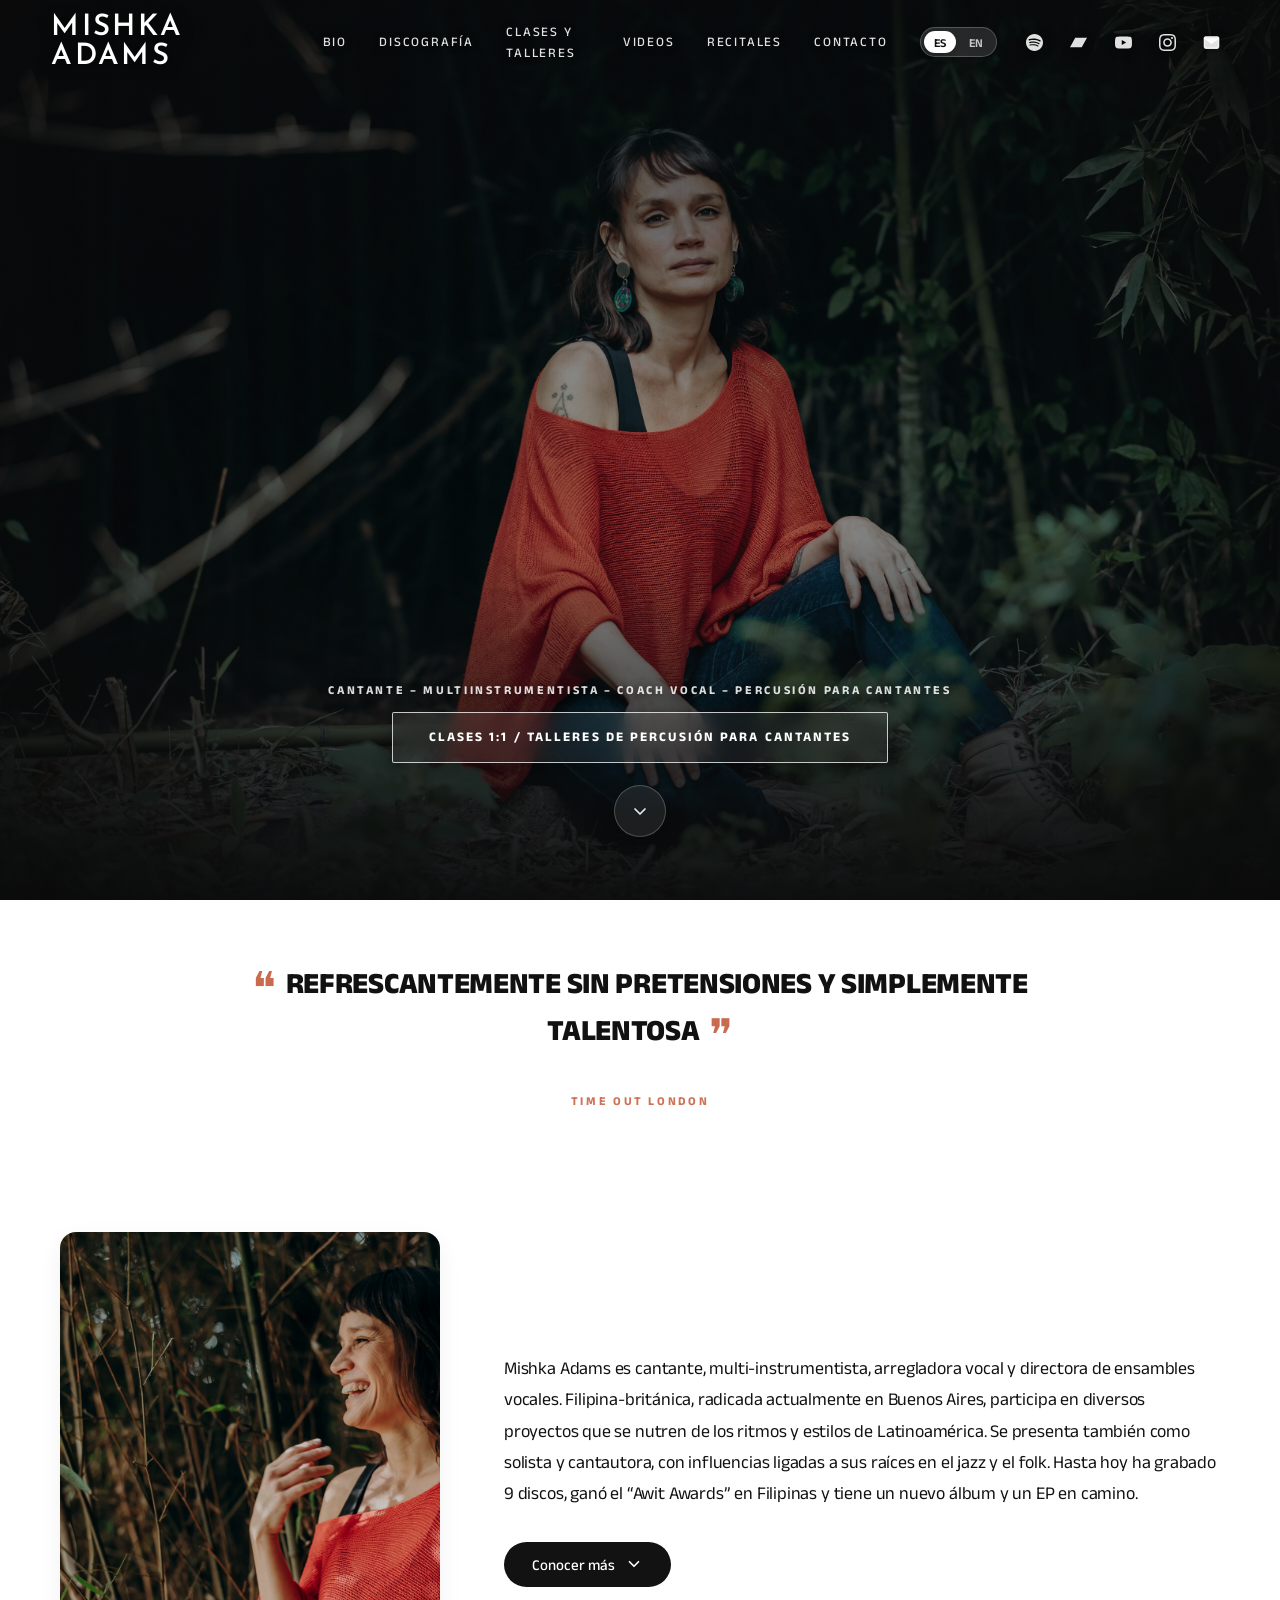
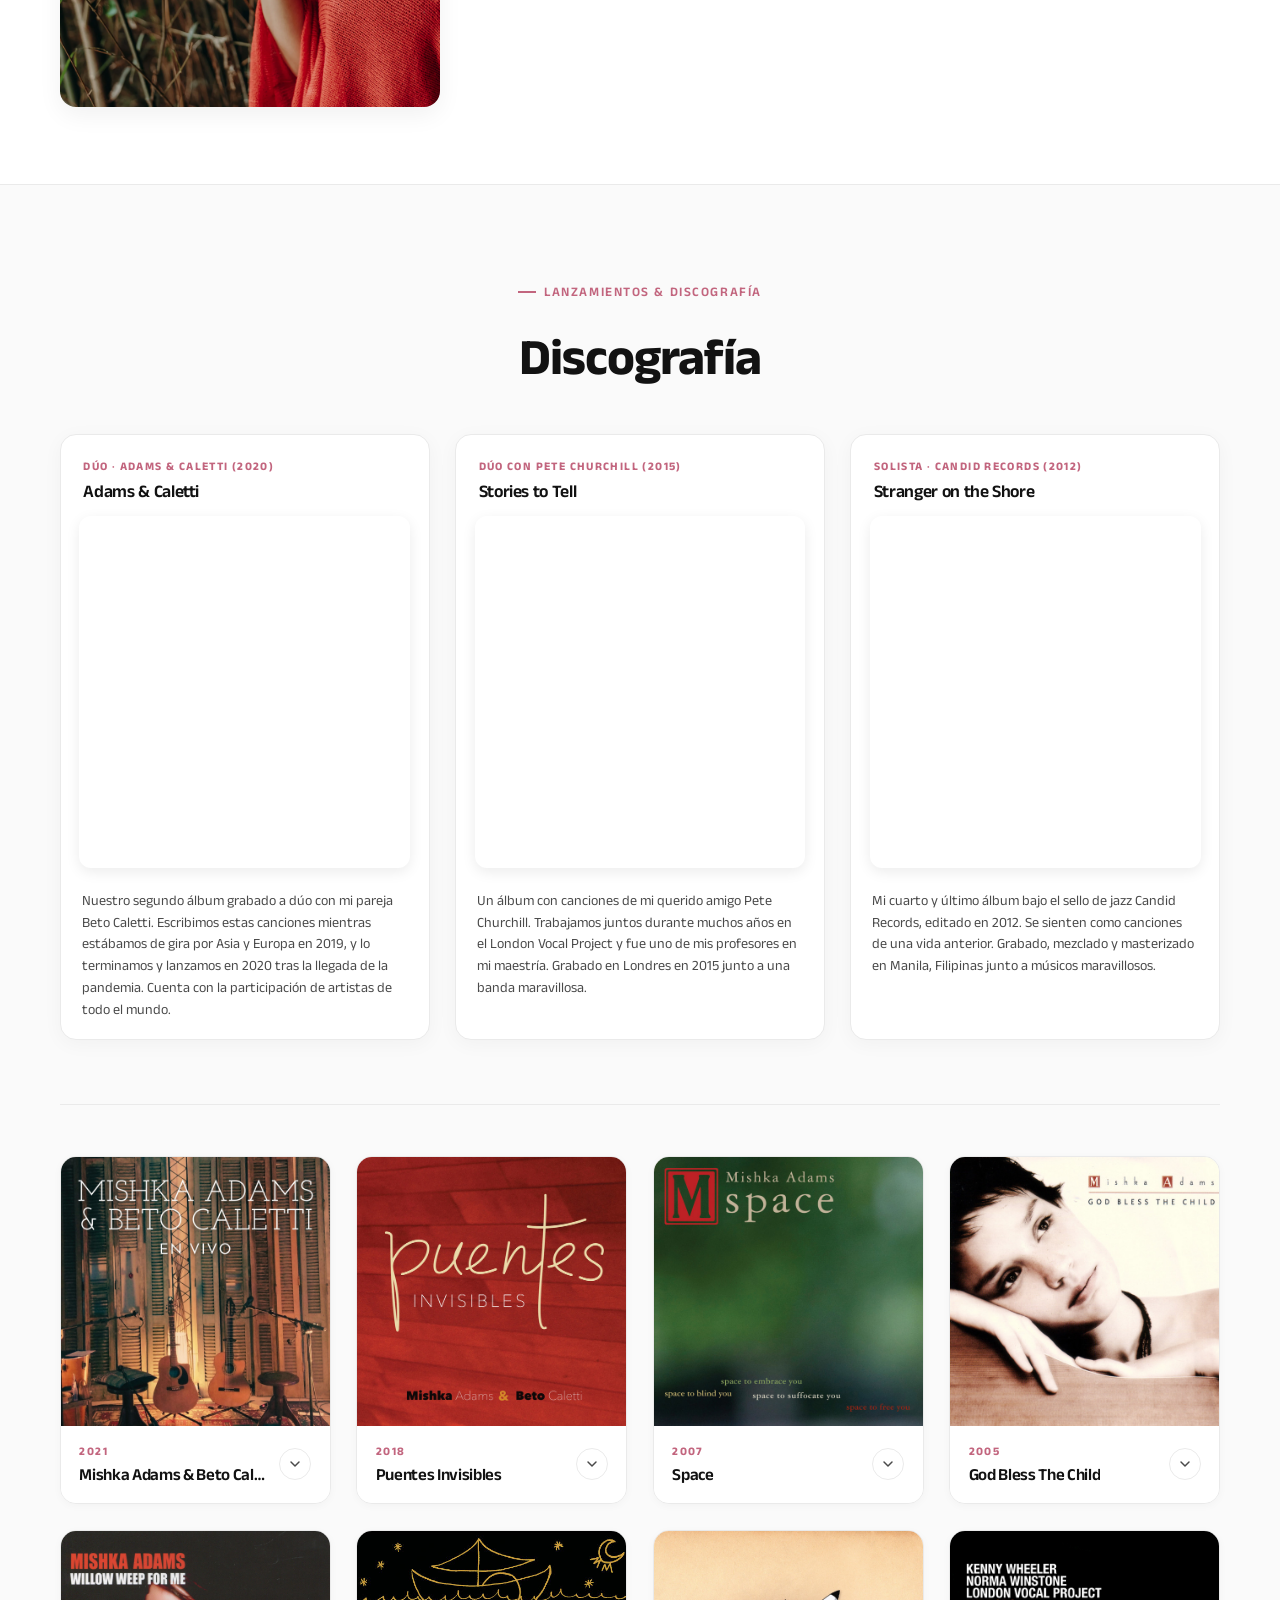
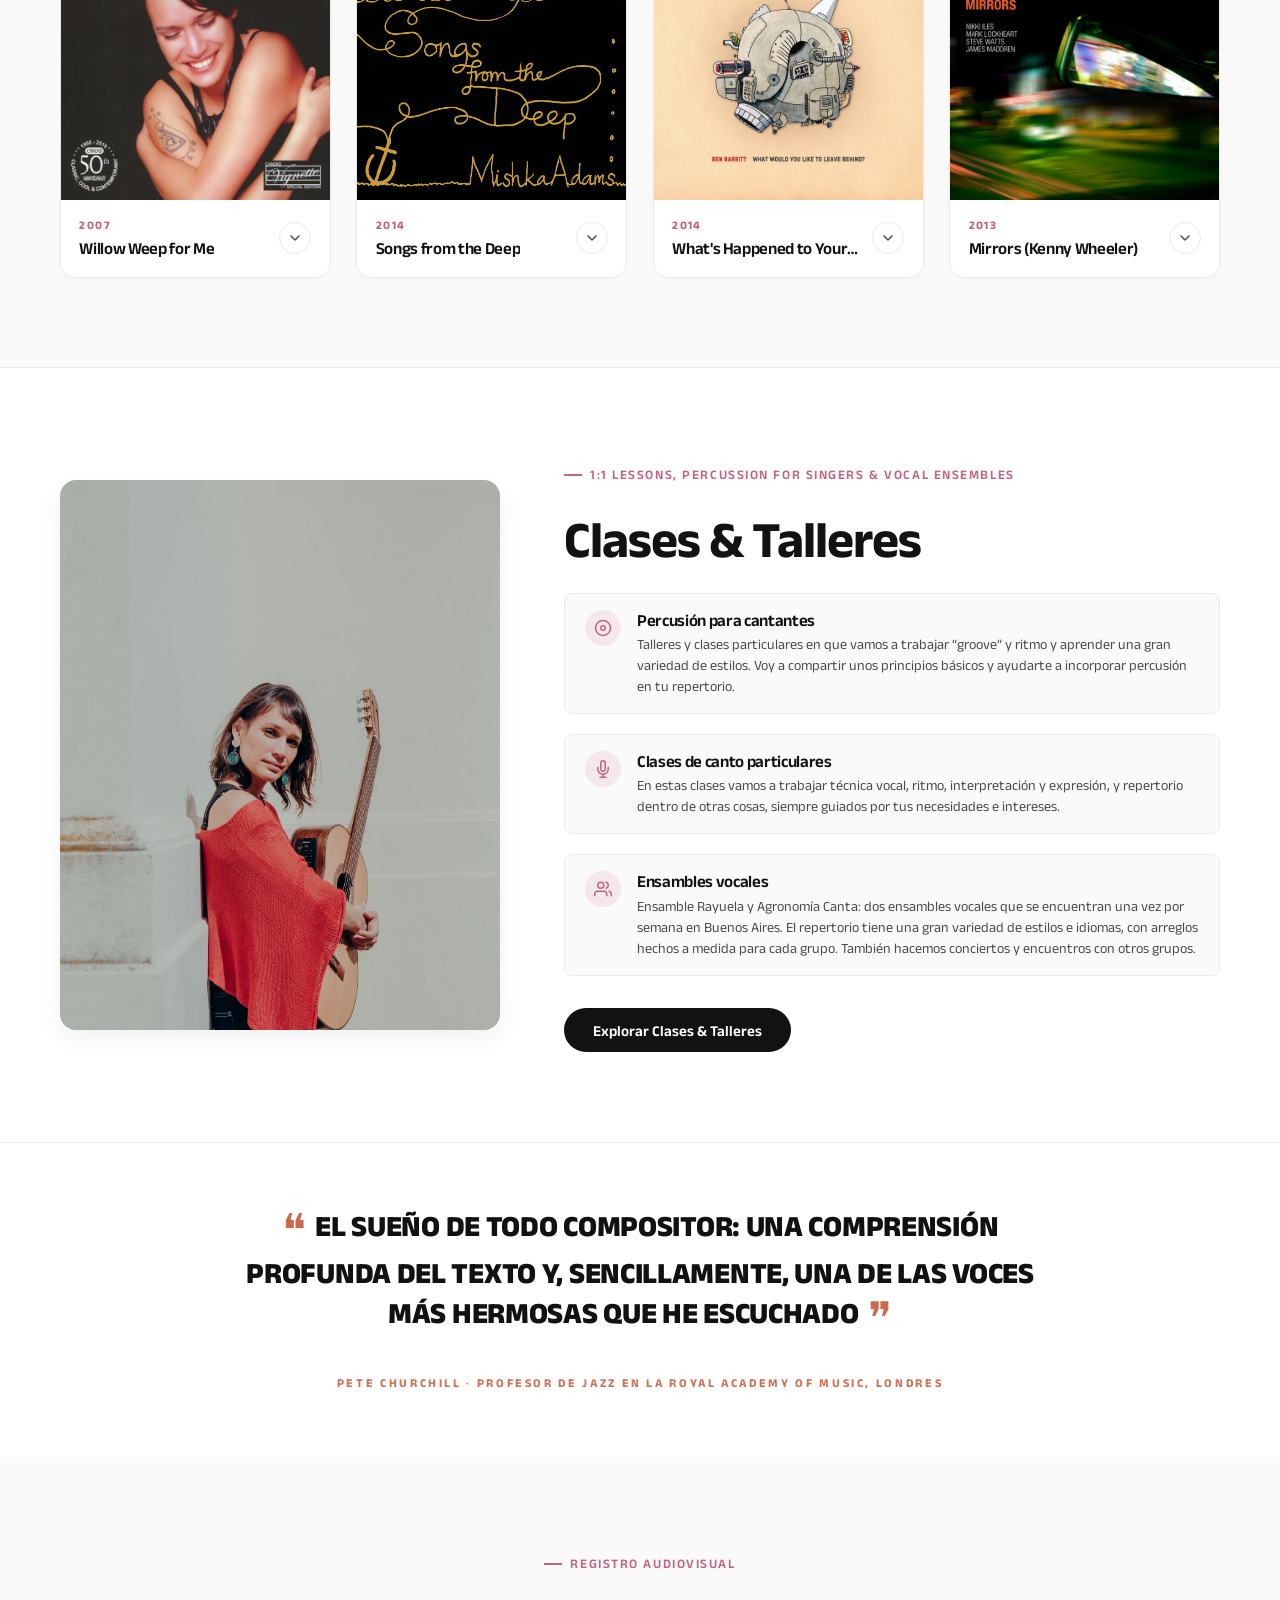
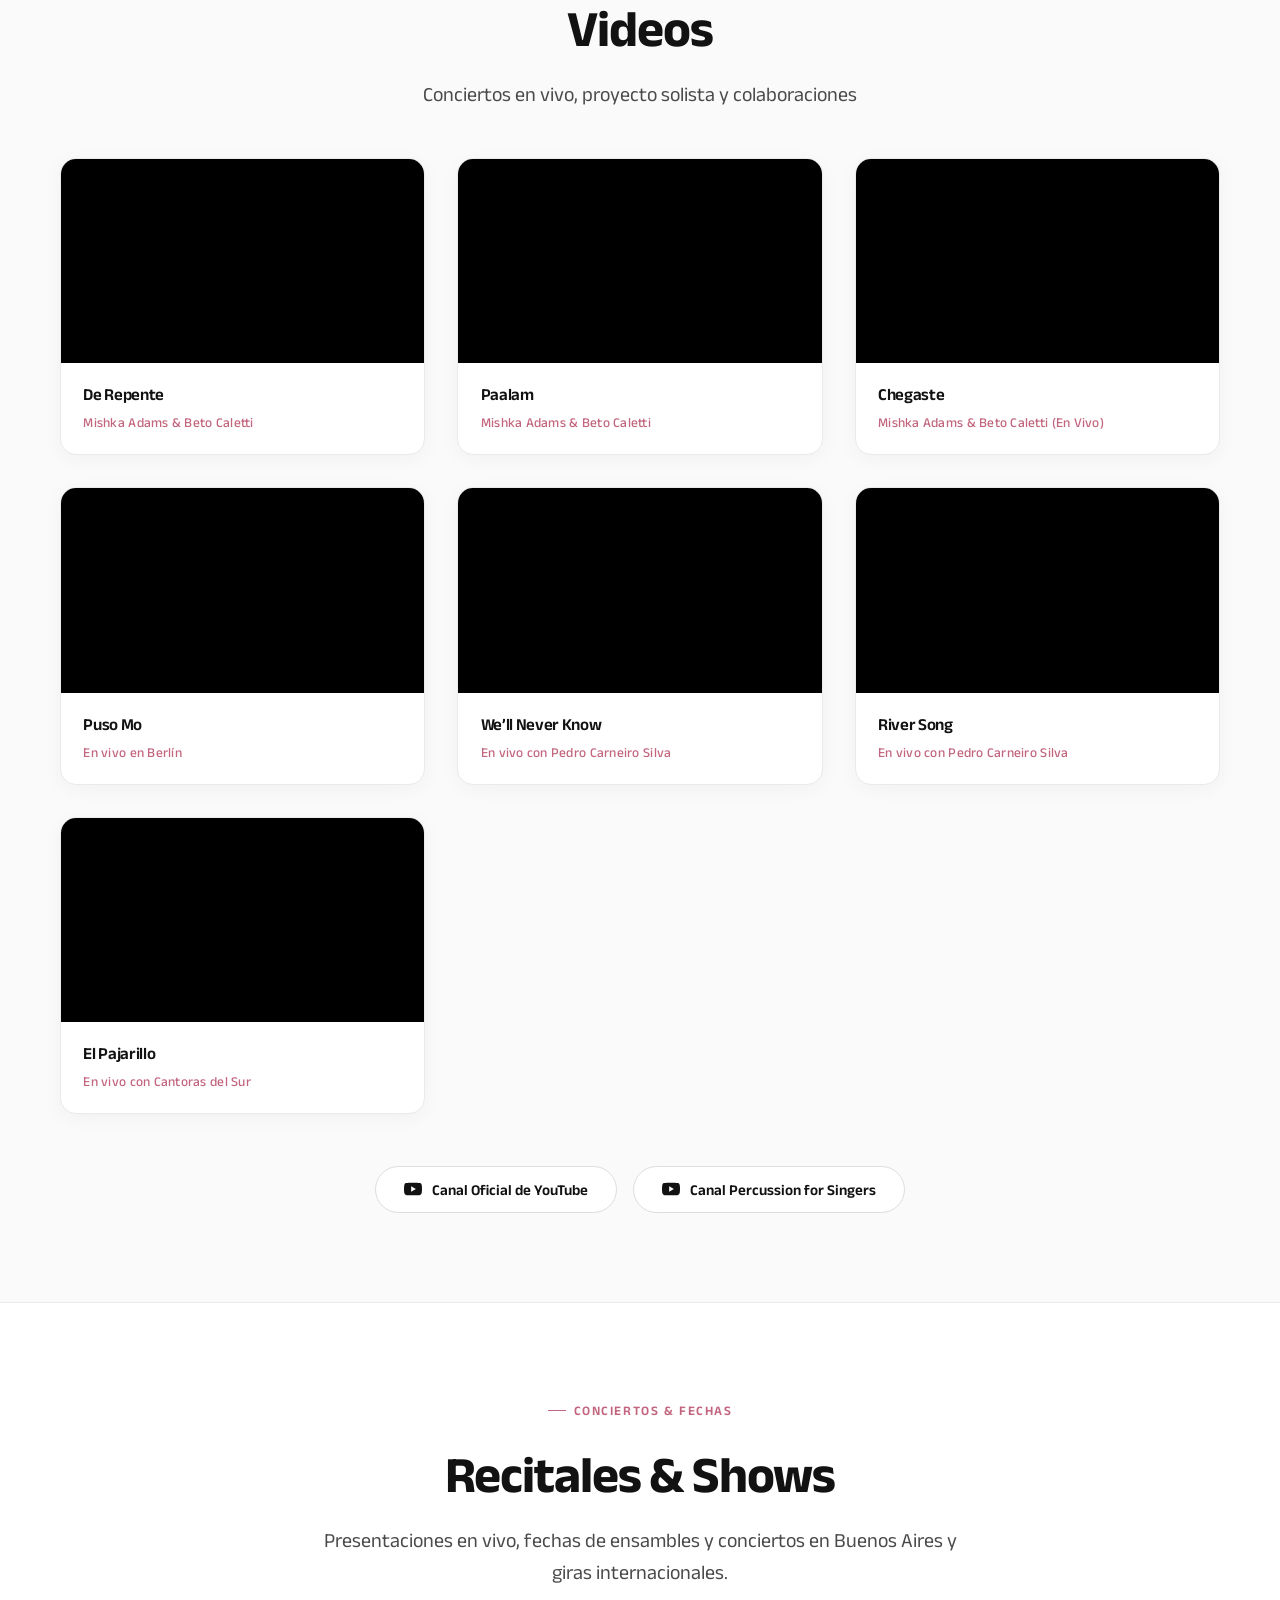
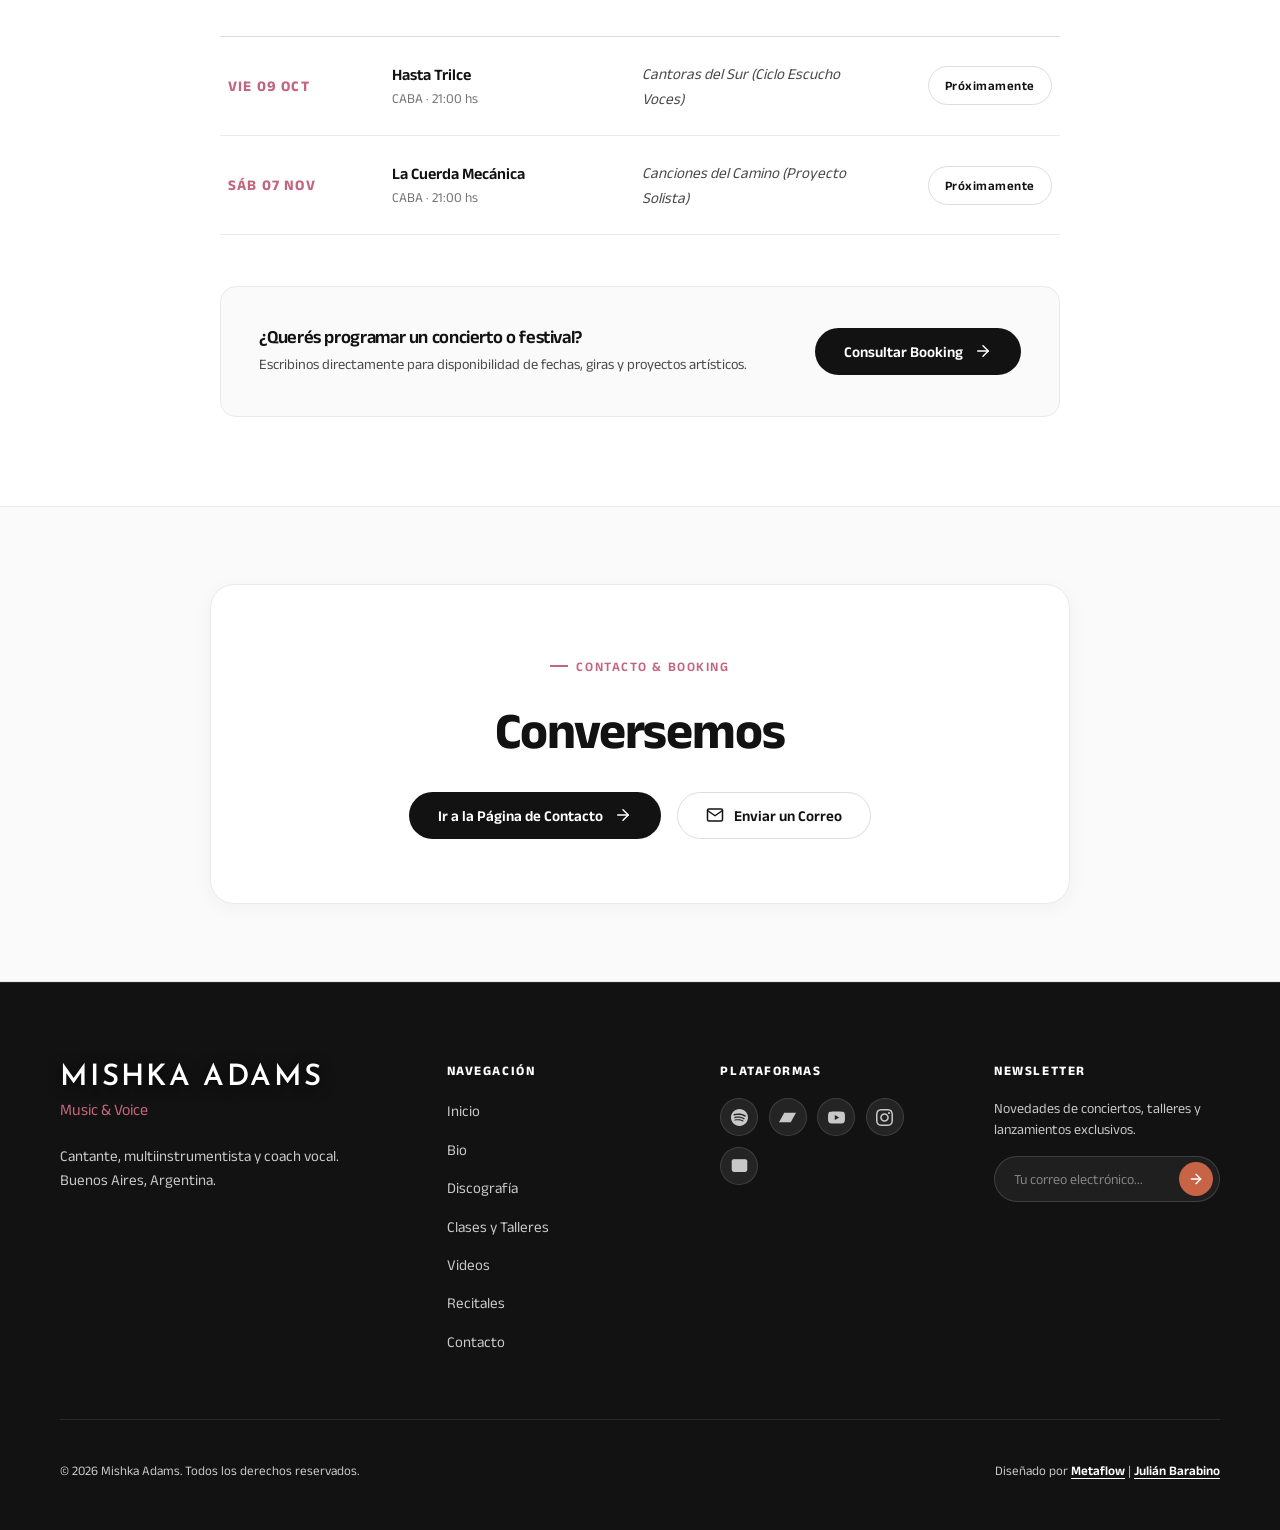
==== index.html @ d63f4602 "feat(media): replace main website photography with new session webp assets" ====
<!DOCTYPE html>
<html lang="es">
<head>
  <meta charset="UTF-8" />
  <meta name="viewport" content="width=device-width, initial-scale=1.0" />
  <title>Mishka Adams — Cantante, Multiinstrumentista & Vocal Coach | Sitio Oficial</title>
  <meta name="description" content="Sitio oficial de Mishka Adams: cantante, multiinstrumentista, compositora y pedagoga vocal en Buenos Aires. Creadora de Percussion for Singers, clases particulares y ensambles vocales." />
  <meta name="keywords" content="Mishka Adams, Percussion for Singers, Clases de canto Buenos Aires, Ensambles vocales, Jazz acústico, Bossa Nova, Beto Caletti, London Vocal Project" />
  
  <!-- Hreflang for SEO Multilingual -->
  <link rel="alternate" hreflang="es" href="https://mishkaadams.com/" />
  <link rel="alternate" hreflang="en" href="https://mishkaadams.com/?lang=en" />
  <link rel="alternate" hreflang="x-default" href="https://mishkaadams.com/" />

  <!-- OpenGraph / Social Media -->
  <meta property="og:type" content="website" />
  <meta property="og:title" content="Mishka Adams — Sitio Oficial" />
  <meta property="og:description" content="Música de raíz, jazz acústico, bossa nova y pedagogía vocal. Clases particulares y talleres de Percusión para Cantantes." />
  <meta property="og:image" content="FOTOS WEBSITE/Berlin/4 (1 of 1).jpg" />
  <meta name="twitter:card" content="summary_large_image" />

  <!-- Google Fonts Preconnect & Styles -->
  <link rel="preconnect" href="https://fonts.googleapis.com" />
  <link rel="preconnect" href="https://fonts.gstatic.com" crossorigin />
  <link href="https://fonts.googleapis.com/css2?family=Anek+Latin:wght@100..800&family=Josefin+Sans:ital,wght@0,100..700;1,100..700&display=swap" rel="stylesheet" />

  <!-- Stylesheet -->
  <link rel="stylesheet" href="styles.css" />

  <!-- Schema.org Structured Data (JSON-LD) -->
  <script type="application/ld+json">
  {
    "@context": "https://schema.org",
    "@graph": [
      {
        "@type": "Person",
        "@id": "https://mishkaadams.com/#person",
        "name": "Mishka Adams",
        "jobTitle": "Singer, Multi-instrumentalist, Vocal Coach",
        "description": "Filipino-British singer, multi-instrumentalist and vocal teacher based in Buenos Aires, Argentina.",
        "sameAs": [
          "https://open.spotify.com/artist/mishkaadams",
          "https://mishkaadams.bandcamp.com",
          "https://www.youtube.com/@PercussionforSingers",
          "https://instagram.com/mishkaadams"
        ]
      },
      {
        "@type": "Course",
        "name": "Percussion for Singers",
        "description": "Rhythm and percussion workshop tailored specifically for vocalists and singers of all levels.",
        "provider": {
          "@type": "Person",
          "name": "Mishka Adams"
        }
      },
      {
        "@type": "MusicEvent",
        "name": "Cantoras del Sur (Ciclo Escucho Voces)",
        "startDate": "2026-10-09T21:00:00-03:00",
        "eventStatus": "https://schema.org/EventScheduled",
        "eventAttendanceMode": "https://schema.org/OfflineEventAttendanceMode",
        "location": {
          "@type": "Place",
          "name": "Hasta Trilce",
          "address": {
            "@type": "PostalAddress",
            "addressLocality": "Buenos Aires",
            "addressRegion": "CABA",
            "addressCountry": "AR"
          }
        },
        "performer": {
          "@type": "Person",
          "name": "Mishka Adams"
        }
      },
      {
        "@type": "MusicEvent",
        "name": "Canciones del Camino (Proyecto Solista)",
        "startDate": "2026-11-07T21:00:00-03:00",
        "eventStatus": "https://schema.org/EventScheduled",
        "eventAttendanceMode": "https://schema.org/OfflineEventAttendanceMode",
        "location": {
          "@type": "Place",
          "name": "La Cuerda Mecánica",
          "address": {
            "@type": "PostalAddress",
            "addressLocality": "Buenos Aires",
            "addressRegion": "CABA",
            "addressCountry": "AR"
          }
        },
        "performer": {
          "@type": "Person",
          "name": "Mishka Adams"
        }
      }
    ]
  }
  </script>
</head>
<body>

  <!-- =========================================================================
       HEADER & NAVIGATION (Transparent Overlay Janis Joplin Style)
       ========================================================================= -->
  <header class="site-header">
    <div class="header-container">
      
      <!-- Brand Signature / Wordmark -->
      <a href="#" class="brand-logo" aria-label="Mishka Adams">
        <span class="brand-name">Mishka Adams</span>
      </a>

      <!-- Navigation Links & Mobile Drawer (Centered, Minimalist, Clean) -->
      <nav class="nav-menu" id="nav-menu" aria-label="Main Navigation">
        
        <!-- Mobile Drawer Top: Small Signature Logo -->
        <div class="mobile-nav-header">
          <a href="#" class="mobile-nav-logo" aria-label="Mishka Adams">
            <span class="brand-name">Mishka Adams</span>
          </a>
        </div>

        <!-- Mobile Drawer Language Switcher -->
        <div class="mobile-nav-lang">
          <div class="lang-switcher" aria-label="Selector de idioma / Language Switcher">
            <button class="lang-btn active" data-lang="es" aria-label="Español">ES</button>
            <span class="lang-divider">/</span>
            <button class="lang-btn" data-lang="en" aria-label="English">EN</button>
          </div>
        </div>

        <!-- Main Nav Links -->
        <div class="nav-links-wrap">
          <a href="#bio" class="nav-link" data-i18n="navBio">Bio</a>
          <a href="#discografia" class="nav-link" data-i18n="navDisco">Discografía</a>
          <a href="talleres.html" class="nav-link" data-i18n="navTeaching">Clases y Talleres</a>
          <a href="#videos" class="nav-link" data-i18n="navVideos">Videos</a>
          <a href="#recitales" class="nav-link" data-i18n="navShows">Recitales</a>
          <a href="contacto.html" class="nav-link" data-i18n="navContact">Contacto</a>
        </div>

        <!-- Mobile Drawer Footer: Socials & Credits (No Newsletter) -->
        <div class="mobile-nav-footer">
          <div class="mobile-nav-socials">
            <a href="https://open.spotify.com" target="_blank" rel="noopener noreferrer" class="social-icon-btn" aria-label="Spotify">
              <svg viewBox="0 0 24 24">
                <path d="M12 0C5.373 0 0 5.373 0 12s5.373 12 12 12 12-5.373 12-12S18.627 0 12 0zm5.494 17.305a.754.754 0 0 1-1.036.25c-2.833-1.732-6.4-2.124-10.603-1.163a.755.755 0 0 1-.34-1.472c4.604-1.05 8.56-.607 11.729 1.349a.755.755 0 0 1 .25 1.036zm1.467-3.262a.945.945 0 0 1-1.298.312c-3.243-1.993-8.188-2.568-12.025-1.402a.945.945 0 0 1-.557-1.805c4.385-1.332 9.83-.69 13.568 1.597a.945.945 0 0 1 .312 1.298zm.126-3.398c-3.889-2.31-10.3-2.524-14.032-1.391a1.134 1.134 0 1 1-.659-2.171c4.29-1.303 11.37-1.05 15.82 1.592a1.134 1.134 0 1 1-1.129 1.97z"/>
              </svg>
            </a>
            <a href="https://mishkaadams.bandcamp.com" target="_blank" rel="noopener noreferrer" class="social-icon-btn" aria-label="Bandcamp">
              <svg viewBox="0 0 24 24">
                <path d="M0 18.75l7.437-13.5h16.563l-7.438 13.5z"/>
              </svg>
            </a>
            <a href="https://www.youtube.com/@PercussionforSingers" target="_blank" rel="noopener noreferrer" class="social-icon-btn" aria-label="YouTube">
              <svg viewBox="0 0 24 24">
                <path d="M23.498 6.186a3.016 3.016 0 0 0-2.122-2.136C19.505 3.545 12 3.545 12 3.545s-7.505 0-9.377.505A3.017 3.017 0 0 0 .502 6.186C0 8.07 0 12 0 12s0 3.93.502 5.814a3.016 3.016 0 0 0 2.122 2.136c1.871.505 9.376.505 9.376.505s7.505 0 9.377-.505a3.015 3.015 0 0 0 2.122-2.136C24 15.93 24 12 24 12s0-3.93-.502-5.814zM9.545 15.568V8.432L15.818 12l-6.273 3.568z"/>
              </svg>
            </a>
            <a href="https://instagram.com/mishkaadams" target="_blank" rel="noopener noreferrer" class="social-icon-btn" aria-label="Instagram">
              <svg viewBox="0 0 24 24">
                <path d="M12 2.163c3.204 0 3.584.012 4.85.07 3.252.148 4.771 1.691 4.919 4.919.058 1.265.069 1.645.069 4.849 0 3.205-.012 3.584-.069 4.849-.149 3.225-1.664 4.771-4.919 4.919-1.266.058-1.644.07-4.85.07-3.204 0-3.584-.012-4.849-.07-3.26-.149-4.771-1.699-4.919-4.92-.058-1.265-.07-1.644-.07-4.849 0-3.204.013-3.583.07-4.849.149-3.227 1.664-4.771 4.919-4.919 1.266-.057 1.645-.069 4.849-.069zm0-2.163c-3.259 0-3.667.014-4.947.072-4.358.2-6.78 2.618-6.98 6.98-.059 1.281-.073 1.689-.073 4.948 0 3.259.014 3.668.072 4.948.2 4.358 2.618 6.78 6.98 6.98 1.281.058 1.689.072 4.948.072 3.259 0 3.668-.014 4.948-.072 4.354-.2 6.782-2.618 6.979-6.98.059-1.28.073-1.689.073-4.948 0-3.259-.014-3.667-.072-4.947-.196-4.354-2.617-6.78-6.979-6.98-1.281-.059-1.69-.073-4.949-.073zm0 5.838c-3.403 0-6.162 2.759-6.162 6.162s2.759 6.163 6.162 6.163 6.162-2.759 6.162-6.163c0-3.403-2.759-6.162-6.162-6.162zm0 10.162c-2.209 0-4-1.79-4-4 0-2.209 1.791-4 4-4s4 1.791 4 4c0 2.21-1.791 4-4 4zm6.406-11.845c-.796 0-1.441.645-1.441 1.44s.645 1.44 1.441 1.44c.795 0 1.439-.645 1.439-1.44s-.644-1.44-1.439-1.44z"/>
              </svg>
            </a>
            <a href="mailto:contact@mishkaadams.com" class="social-icon-btn" aria-label="Email">
              <svg viewBox="0 0 24 24" fill="none" stroke="currentColor" stroke-width="2" stroke-linecap="round" stroke-linejoin="round">
                <path d="M4 4h16c1.1 0 2 .9 2 2v12c0 1.1-.9 2-2 2H4c-1.1 0-2-.9-2-2V6c0-1.1.9-2 2-2z"></path>
                <polyline points="22,6 12,13 2,6"></polyline>
              </svg>
            </a>
          </div>
          <div class="mobile-nav-info">
            <p>© 2026 Mishka Adams. <span data-i18n="footerRights">Todos los derechos reservados.</span></p>
            <p class="mobile-nav-credits"><span data-i18n-html="footerCredits">Diseñado por <a href="https://metaflow.com.ar" target="_blank" rel="noopener noreferrer">Metaflow</a> | <a href="https://julianbarabino.com.ar" target="_blank" rel="noopener noreferrer">Julián Barabino</a></span></p>
          </div>
        </div>

      </nav>

      <!-- Header Actions: Language Switch & Socials -->
      <div class="header-actions">
        
        <!-- Language Switcher Pill -->
        <div class="lang-switcher" aria-label="Selector de idioma / Language Switcher">
          <button class="lang-btn active" data-lang="es" aria-label="Español">ES</button>
          <button class="lang-btn" data-lang="en" aria-label="English">EN</button>
        </div>

        <!-- Social Media Streaming Icons -->
        <div class="header-socials">
          <a href="https://open.spotify.com" target="_blank" rel="noopener noreferrer" class="social-icon-btn" aria-label="Spotify">
            <svg viewBox="0 0 24 24">
              <path d="M12 0C5.373 0 0 5.373 0 12s5.373 12 12 12 12-5.373 12-12S18.627 0 12 0zm5.494 17.305a.754.754 0 0 1-1.036.25c-2.833-1.732-6.4-2.124-10.603-1.163a.755.755 0 0 1-.34-1.472c4.604-1.05 8.56-.607 11.729 1.349a.755.755 0 0 1 .25 1.036zm1.467-3.262a.945.945 0 0 1-1.298.312c-3.243-1.993-8.188-2.568-12.025-1.402a.945.945 0 0 1-.557-1.805c4.385-1.332 9.83-.69 13.568 1.597a.945.945 0 0 1 .312 1.298zm.126-3.398c-3.889-2.31-10.3-2.524-14.032-1.391a1.134 1.134 0 1 1-.659-2.171c4.29-1.303 11.37-1.05 15.82 1.592a1.134 1.134 0 1 1-1.129 1.97z"/>
            </svg>
          </a>

          <a href="https://mishkaadams.bandcamp.com" target="_blank" rel="noopener noreferrer" class="social-icon-btn" aria-label="Bandcamp">
            <svg viewBox="0 0 24 24">
              <path d="M0 18.75l7.437-13.5h16.563l-7.438 13.5z"/>
            </svg>
          </a>

          <a href="https://www.youtube.com/@PercussionforSingers" target="_blank" rel="noopener noreferrer" class="social-icon-btn" aria-label="YouTube">
            <svg viewBox="0 0 24 24">
              <path d="M23.498 6.186a3.016 3.016 0 0 0-2.122-2.136C19.505 3.545 12 3.545 12 3.545s-7.505 0-9.377.505A3.017 3.017 0 0 0 .502 6.186C0 8.07 0 12 0 12s0 3.93.502 5.814a3.016 3.016 0 0 0 2.122 2.136c1.871.505 9.376.505 9.376.505s7.505 0 9.377-.505a3.015 3.015 0 0 0 2.122-2.136C24 15.93 24 12 24 12s0-3.93-.502-5.814zM9.545 15.568V8.432L15.818 12l-6.273 3.568z"/>
            </svg>
          </a>

          <a href="https://instagram.com/mishkaadams" target="_blank" rel="noopener noreferrer" class="social-icon-btn" aria-label="Instagram">
            <svg viewBox="0 0 24 24">
              <path d="M12 2.163c3.204 0 3.584.012 4.85.07 3.252.148 4.771 1.691 4.919 4.919.058 1.265.069 1.645.069 4.849 0 3.205-.012 3.584-.069 4.849-.149 3.225-1.664 4.771-4.919 4.919-1.266.058-1.644.07-4.85.07-3.204 0-3.584-.012-4.849-.07-3.26-.149-4.771-1.699-4.919-4.92-.058-1.265-.07-1.644-.07-4.849 0-3.204.013-3.583.07-4.849.149-3.227 1.664-4.771 4.919-4.919 1.266-.057 1.645-.069 4.849-.069zm0-2.163c-3.259 0-3.667.014-4.947.072-4.358.2-6.78 2.618-6.98 6.98-.059 1.281-.073 1.689-.073 4.948 0 3.259.014 3.668.072 4.948.2 4.358 2.618 6.78 6.98 6.98 1.281.058 1.689.072 4.948.072 3.259 0 3.668-.014 4.948-.072 4.354-.2 6.782-2.618 6.979-6.98.059-1.28.073-1.689.073-4.948 0-3.259-.014-3.667-.072-4.947-.196-4.354-2.617-6.78-6.979-6.98-1.281-.059-1.69-.073-4.949-.073zm0 5.838c-3.403 0-6.162 2.759-6.162 6.162s2.759 6.163 6.162 6.163 6.162-2.759 6.162-6.163c0-3.403-2.759-6.162-6.162-6.162zm0 10.162c-2.209 0-4-1.79-4-4 0-2.209 1.791-4 4-4s4 1.791 4 4c0 2.21-1.791 4-4 4zm6.406-11.845c-.796 0-1.441.645-1.441 1.44s.645 1.44 1.441 1.44c.795 0 1.439-.645 1.439-1.44s-.644-1.44-1.439-1.44z"/>
            </svg>
          </a>

          <a href="mailto:contact@mishkaadams.com" class="social-icon-btn" aria-label="Email">
            <svg viewBox="0 0 24 24" fill="none" stroke="currentColor" stroke-width="2" stroke-linecap="round" stroke-linejoin="round">
              <path d="M4 4h16c1.1 0 2 .9 2 2v12c0 1.1-.9 2-2 2H4c-1.1 0-2-.9-2-2V6c0-1.1.9-2 2-2z"></path>
              <polyline points="22,6 12,13 2,6"></polyline>
            </svg>
          </a>
        </div>

        <!-- Mobile Menu Toggle Button (Minimalist 2-line icon) -->
        <button class="mobile-toggle" aria-label="Abrir menú">
          <span></span>
          <span></span>
        </button>

      </div>
    </div>
  </header>

  <!-- =========================================================================
       HERO SECTION (Fullscreen Editorial Layout)
       ========================================================================= -->
  <section class="hero-section" id="hero">
    <!-- Accessible H1 for SEO -->
    <h1 class="visually-hidden">Mishka Adams — Cantante, Multiinstrumentista & Vocal Coach</h1>

    <!-- Fullscreen Hero Image & Vignette -->
    <img 
      src="FOTOS WEBSITE/Fotos Finales Mishka/pagina principal - Foto tapa opcion 1.webp" 
      alt="Mishka Adams" 
      class="hero-bg-img"
      width="1920" 
      height="1080"
    />
    <div class="hero-overlay"></div>

    <!-- Editorial Hero Call to Action (Pure Floating CTA — No Box) -->
    <div class="hero-cta-box">
      <span class="hero-cta-tag" data-i18n="heroCtaTag">Cantante – multiinstrumentista – coach vocal – percusión para cantantes</span>
      <a href="talleres.html" class="hero-cta-btn" data-i18n="heroCtaBtn">
        Clases 1:1 / Talleres de Percusión para Cantantes
      </a>
    </div>

    <!-- Centered Bottom Scroll Down Indicator (Takes user to Biography) -->
    <a href="#bio" class="hero-scroll-btn" aria-label="Desplazarse a la biografía">
      <svg class="hero-scroll-arrow" viewBox="0 0 24 24" fill="none" stroke="currentColor" stroke-width="1.75" stroke-linecap="round" stroke-linejoin="round">
        <path d="M7 10l5 5 5-5"/>
      </svg>
    </a>
  </section>

  <!-- =========================================================================
       EDITORIAL PRESS HIGHLIGHT 1 (Prior to Bio)
       ========================================================================= -->
  <section class="bio-press-minimal pre-bio-quote" id="quote-timeout" style="margin-top: clamp(3.5rem, 5vw, 5rem); margin-bottom: clamp(2rem, 3.5vw, 3rem);">
    <div class="container container-narrow">
      <div class="bio-quote-statement">
        <span class="bio-quote-glyph start" aria-hidden="true">❝</span>
        <blockquote class="bio-quote-text" data-i18n="preBioQuoteText">
          REFRESHINGLY UNPRETENTIOUS AND JUST PLAIN TALENTED
        </blockquote>
        <span class="bio-quote-glyph end" aria-hidden="true">❞</span>
      </div>
      <div class="bio-quote-author" data-i18n="preBioQuoteAuthor">
        TIME OUT LONDON
      </div>
    </div>
  </section>

  <!-- =========================================================================
       1. BIO STRIPE (Zócalo Editorial — No Title, Direct Hook)
       ========================================================================= -->
  <section class="bio-stripe-section" id="bio">
    <div class="container">
      <div class="bio-stripe-grid">
        
        <!-- Portrait Image -->
        <div class="bio-stripe-media">
          <img 
            src="FOTOS WEBSITE/Fotos Finales Mishka/pagina principal - Foto al lado del bio.webp" 
            alt="Mishka Adams" 
            class="bio-stripe-img" 
            loading="lazy" 
          />
        </div>

        <!-- Bio Content & Read More CTA -->
        <div class="bio-stripe-content">
          <p class="bio-stripe-lead" data-i18n="bioStripeLead">
            Mishka Adams es cantante, multi-instrumentista, arregladora vocal y directora de ensambles vocales. Filipina-británica, radicada actualmente en Buenos Aires, participa en diversos proyectos que se nutren de los ritmos y estilos de Latinoamérica. Se presenta también como solista y cantautora, con influencias ligadas a sus raíces en el jazz y el folk. Hasta hoy ha grabado 9 discos, ganó el “Awit Awards” en Filipinas y tiene un nuevo álbum y un EP en camino.
          </p>
          <div class="bio-stripe-actions">
            <button type="button" class="btn btn-primary bio-expand-btn" id="bio-expand-btn" aria-expanded="false" aria-controls="bio-extended-drawer">
              <span class="bio-btn-label" data-i18n="bioStripeBtn">Conocer más</span>
              <svg class="bio-expand-chevron" viewBox="0 0 24 24" width="16" height="16" fill="none" stroke="currentColor" stroke-width="2" stroke-linecap="round" stroke-linejoin="round" aria-hidden="true">
                <polyline points="6 9 12 15 18 9"></polyline>
              </svg>
            </button>
          </div>
        </div>

      </div>

      <!-- Expandable In-Place Bio Drawer -->
      <div class="bio-extended-drawer" id="bio-extended-drawer" aria-hidden="true">
        <div class="bio-extended-wrapper">
          <div class="bio-extended-inner" data-i18n-html="bioExtendedHtml">
            <p>Nací en Filipinas, hija de una escultora filipina y de un empresario inglés (y poeta ocasional). Gracias al arte de mi madre crecí rodeada por la comunidad bohemia de Manila. En casa había reuniones que se extendían hasta altas horas de la noche y en las que siempre aparecía una guitarra; mi madre me enseñaba canciones de Joni Mitchell, James Taylor y Crosby, Stills &amp; Nash, que cantábamos a dúo; la primera canción que toqué en la guitarra fue The Circle Game de Joni Mitchell. Nos reuníamos en la casa de mi tío, llegaba un pianista, un tío cantaba Elvis, otro Frank Sinatra. Mi tío preferido tocaba la flauta traversa y cantaba temas de Jobim, esa fue mi primera conexión con la música brasileña. La música seguía hasta tarde y mi tío mayor tenía una lista de temas entrañables que siempre me pedía que cantara. Su preferido indiscutido era Cry Me a River de Arthur Hamilton, para ese entonces ya me interesaba el jazz.</p>

            <p>Entonces me fui a estudiar a Londres, y ahí toqué guitarra, piano, batería, y finalmente descubrí el saxo tenor, impulsada por mi amor al jazz nacido en aquellas cenas familiares. No sabía mucho de teoría pero podía leer música; toqué en una orquesta y con el tiempo empecé a cantar en un grupo de jazz. Cuando canté en público por primera vez tenía 14 años, me temblaban tanto las rodillas que tuve que cantar descalza.</p>

            <p>A los 18 decidí quedarme en Manila y a los 19 ya era cantante de jazz de tiempo completo. Tuve la fortuna de ser invitada a cantar en un concierto durante una gira del gran saxofonista británico Courtney Pine y entre el público se encontraba la esposa del presidente de Candid Records. Poco tiempo después firmé un contrato por cuatro álbumes en los que pude grabar mis canciones y hacer mis primeros arreglos.</p>

            <p>Cuatro años después sentí que ya no pertenecía allí y me mudé definitivamente a Londres para estudiar jazz y vivir como música profesional. Cursé una maestría en jazz en la Guildhall School of Music, donde conocí a profesores maravillosos, entre ellos a Pete Churchill, con quién cofundamos el “London Vocal Project”. Pete y yo grabamos juntos un álbum con sus hermosas canciones. Durante mis años en Londres participé en numerosos proyectos como cantante principal, integrante de coros y sesionista en voces y percusión.</p>

            <p>Profundicé mi amor por la música brasilera al sumarme al grupo de samba “Rhythms of the City”: entré como percusionista y con el tiempo me convertí en una de sus cantantes. Toqué con ellos durante cinco o seis años girando por todo el Reino Unido y parte de Europa. Viajé a Brasil, aprendí portugués y viví un breve tiempo en Berlín. En el medio recorrí el mundo, conociendo lugares increíbles y personas entrañables. Hacia el final de mi estadía en Londres Guillermo Rozenthuler, compañero de banda, amigo y maestro, me introdujo por primera vez a la música argentina y me hizo escuchar las canciones de Beto Caletti, a quién conocí, me enamoré y terminé acompañando a la Argentina. Y aquí estoy en Buenos Aires, donde nació nuestra hija Mayumi, sintiendo que finalmente encontré mi lugar en el mundo. Con Beto giramos por el mundo tocando y cantando como dúo. Este hermoso país y su gente me abrieron infinitas puertas y tengo la suerte de compartir música con artistas extraordinarios.</p>

            <div class="bio-projects-section" style="margin-top: 2.25rem; border-top: 1px solid var(--border-subtle); padding-top: 1.75rem;">
              <h4 style="font-size: 1.15rem; font-weight: 600; color: var(--text-primary); margin-bottom: 1.25rem;">Otros proyectos:</h4>
              <div class="bio-projects-list">
                <div class="bio-project-item">
                  <span class="bio-project-title">Mishka Adams &amp; Beto Caletti</span>
                  <span class="bio-project-desc">Dúo de voces, guitarra de siete cuerdas y percusión que tiene sus raíces en la tradición de los ritmos afro latinos de Sudamérica. Sus canciones emergen de esta mezcla de estilos y embarcan a quien los escucha en un viaje en cuatro lenguajes: español, portugués, inglés y tagalog (filipino).</span>
                </div>
                <div class="bio-project-item">
                  <span class="bio-project-title">Canciones Migrantes</span>
                  <span class="bio-project-desc">Trío junto a Florencia Dávalos y Georgina Hassan que reúne canciones de sus ancestros, canciones propias y otras de diferentes partes del mundo.</span>
                </div>
                <div class="bio-project-item">
                  <span class="bio-project-title">Cantoras del Sur</span>
                  <span class="bio-project-desc">Ensamble de siete cantantes y percusión - una reunión de intérpretes y compositoras de diversas procedencias y estilos, unidas por el deseo de compartir y recrear repertorios populares, propios y anónimos, transmitidos de generación en generación principalmente por mujeres.</span>
                </div>
                <div class="bio-project-item">
                  <span class="bio-project-title">Mujererío Voces y Cuerpo</span>
                  <span class="bio-project-desc">Es un espectáculo en el que la música y las voces, se entrelazan con poemas y textos en una puesta en escena sutil y poética. Voces a capella, nueve cantoras y una bailarina bajo la dirección y arreglos de Violeta Manoukian.</span>
                </div>
                <div class="bio-project-item">
                  <span class="bio-project-title">Stories to Tell (with Pete Churchill)</span>
                  <span class="bio-project-desc">Unidos por las canciones de Pete Churchill y la voz de Mishka, este grupo también incluye el extraordinario Mark Lockheart en saxo, la guitarra exquisita de Ben Barritt, y el fantástico percusionista Adriano Adewale.</span>
                </div>
              </div>
            </div>

            <p style="margin-top: 1.75rem;">Entre todo esto, tengo mi proyecto solista en que toco mis composiciones que nacen de mis raíces en el folk y el jazz. También dirijo dos ensambles de mujeres, doy clases de canto particulares y talleres de percusión para cantantes.</p>

            <p class="bio-closing-note" style="margin-top: 1rem; font-style: italic;">Ha sido una aventura maravillosa hasta ahora, y no podría estar más agradecida, sobre todo a mi maestro John – sin él sería otra persona.</p>
          </div>
        </div>
      </div>
    </div>
  </section>

  <!-- =========================================================================
       2. DISCOGRAFÍA (Dedicated Releases & Music Archive Showcase)
       ========================================================================= -->
  <section class="section-discography" id="discografia">
    <div class="container">
      
      <!-- Section Header -->
      <div style="text-align: center; max-width: 760px; margin: 0 auto 3rem auto;">
        <span class="section-tag" data-i18n="discoTag">Lanzamientos & Discografía</span>
        <h2 class="section-title" data-i18n="discoTitle" style="margin-top: 0.5rem;">Discografía</h2>
      </div>

      <!-- 3 Central Players Grid -->
      <div class="disco-players-central">
        
        <!-- Player 1: Adams & Caletti (2020) -->
        <div class="disco-player-col">
          <div class="disco-player-header">
            <span class="disco-player-badge" data-i18n="discoPlayer1Badge">Dúo · Adams &amp; Caletti (2020)</span>
            <h3 class="disco-player-album-title" data-i18n="discoPlayer1Title">Adams &amp; Caletti</h3>
          </div>
          <div class="disco-player-frame">
            <iframe data-testid="embed-iframe" style="border-radius:12px" src="https://open.spotify.com/embed/album/0hYOZdnYE6uOcHZCHz37UT?utm_source=generator" width="100%" height="352" frameBorder="0" allowfullscreen="" allow="autoplay; clipboard-write; encrypted-media; fullscreen; picture-in-picture" loading="lazy"></iframe>
          </div>
          <p class="disco-player-desc" data-i18n="discoPlayer1Desc">
            Our second album recorded in duo with my husband Beto Caletti. We wrote these songs while on tour in Asia and Europe in 2019 and finished and released it in 2020 after the pandemic hit. Featuring artists from all over the world.
          </p>
        </div>

        <!-- Player 2: Stories to Tell (with Pete Churchill, 2015) -->
        <div class="disco-player-col">
          <div class="disco-player-header">
            <span class="disco-player-badge" data-i18n="discoPlayer2Badge">Dúo con Pete Churchill (2015)</span>
            <h3 class="disco-player-album-title" data-i18n="discoPlayer2Title">Stories to Tell</h3>
          </div>
          <div class="disco-player-frame">
            <iframe style="border: 0; width: 100%; height: 352px; border-radius: 12px;" src="https://bandcamp.com/EmbeddedPlayer/album=976803219/size=large/bgcol=ffffff/linkcol=333333/tracklist=true/transparent=true/" seamless loading="lazy" title="Stories to Tell — Pete Churchill &amp; Mishka Adams"><a href="https://petechurchillandmishkaadams.bandcamp.com/album/stories-to-tell">Stories to tell by Pete Churchill and Mishka Adams</a></iframe>
          </div>
          <p class="disco-player-desc" data-i18n="discoPlayer2Desc">
            An album of my close friend Pete Churchill’s songs. We worked together for many years in the London Vocal Project and he was one of my teachers on my masters degree. Recorded in London in 2015 with a wonderful band.
          </p>
        </div>

        <!-- Player 3: Stranger on the Shore (2012) -->
        <div class="disco-player-col">
          <div class="disco-player-header">
            <span class="disco-player-badge" data-i18n="discoPlayer3Badge">Solista · Candid Records (2012)</span>
            <h3 class="disco-player-album-title" data-i18n="discoPlayer3Title">Stranger on the Shore</h3>
          </div>
          <div class="disco-player-frame">
            <iframe data-testid="embed-iframe" style="border-radius:12px" src="https://open.spotify.com/embed/album/2JzKhUcsrw5Oju2WTPt5nD?utm_source=generator" width="100%" height="352" frameBorder="0" allowfullscreen="" allow="autoplay; clipboard-write; encrypted-media; fullscreen; picture-in-picture" loading="lazy"></iframe>
          </div>
          <p class="disco-player-desc" data-i18n="discoPlayer3Desc">
            My fourth and final album on jazz label Candid Records, released in 2012. They feel like songs from a previous life. Recorded, mixed and mastered in Manila, Philippines with wonderful musicians.
          </p>
        </div>

      </div>

      <!-- Expandable Discography Catalog (Directly underneath players) -->
      <div class="disco-covers-section">
        <div class="disco-catalog-grid">
          
          <!-- 1. Mishka Adams & Beto Caletti en Vivo (2021) -->
          <article class="disco-catalog-card" data-album="live-duo">
            <div class="disco-catalog-media">
              <img src="albumes/MishkaAdams_BetoCaletti_EnVivo.jpg" alt="Mishka Adams & Beto Caletti en Vivo" class="disco-catalog-img" loading="lazy" />
            </div>
            <div class="disco-catalog-header">
              <div class="disco-catalog-title-wrap">
                <span class="disco-catalog-year">2021</span>
                <h3 class="disco-catalog-title">Mishka Adams &amp; Beto Caletti en Vivo</h3>
              </div>
              <button class="disco-catalog-toggle" aria-expanded="false" aria-label="Desplegar información de Mishka Adams & Beto Caletti en Vivo">
                <svg viewBox="0 0 24 24" width="16" height="16" fill="none" stroke="currentColor" stroke-width="2.2" stroke-linecap="round" stroke-linejoin="round">
                  <polyline points="6 9 12 15 18 9"></polyline>
                </svg>
              </button>
            </div>
            <div class="disco-catalog-drawer">
              <div class="disco-catalog-drawer-inner">
                <div class="disco-catalog-meta">
                  <span class="disco-catalog-genre" data-i18n="discoStyle1">Música Brasileña & Raíz</span>
                  <span class="disco-catalog-label" data-i18n="discoLabel1">Grabación en Vivo</span>
                </div>
                <p class="disco-catalog-desc" data-i18n="discoDesc1">
                  Nuestro tercer álbum a dúo con Beto Caletti, grabado en vivo en nuestro primer concierto en público en 2021 tras el fin de la pandemia. Estaba embarazada de 4 meses de nuestra hija Mayumi.
                </p>
                <div class="disco-catalog-actions">
                  <span class="disco-catalog-listen-label" data-i18n="discoListenLabel">Escuchar en:</span>
                  <div class="disco-catalog-platform-links">
                    <a href="https://open.spotify.com/album/61mvtOMODBCeVPecemGDYH" target="_blank" rel="noopener noreferrer" class="platform-icon-btn" aria-label="Escuchar Mishka Adams & Beto Caletti en Vivo en Spotify">
                      <svg viewBox="0 0 24 24" width="15" height="15" fill="currentColor"><path d="M12 0C5.373 0 0 5.373 0 12s5.373 12 12 12 12-5.373 12-12S18.627 0 12 0zm5.494 17.305a.754.754 0 0 1-1.036.25c-2.833-1.732-6.4-2.124-10.603-1.163a.755.755 0 0 1-.34-1.472c4.604-1.05 8.56-.607 11.729 1.349a.755.755 0 0 1 .25 1.036zm1.467-3.262a.945.945 0 0 1-1.298.312c-3.243-1.993-8.188-2.568-12.025-1.402a.945.945 0 0 1-.557-1.805c4.385-1.332 9.83-.69 13.568 1.597a.945.945 0 0 1 .312 1.298zm.126-3.398c-3.889-2.31-10.3-2.524-14.032-1.391a1.134 1.134 0 1 1-.659-2.171c4.29-1.303 11.37-1.05 15.82 1.592a1.134 1.134 0 1 1-1.129 1.97z"/></svg>
                      <span data-i18n="discoListenSpotify">Spotify</span>
                    </a>
                  </div>
                </div>
              </div>
            </div>
          </article>

          <!-- 2. Puentes Invisibles (2018) -->
          <article class="disco-catalog-card" data-album="caletti-duo">
            <div class="disco-catalog-media">
              <img src="albumes/adams_caletti_Puentes.png" alt="Puentes Invisibles — Mishka Adams & Beto Caletti" class="disco-catalog-img" loading="lazy" />
            </div>
            <div class="disco-catalog-header">
              <div class="disco-catalog-title-wrap">
                <span class="disco-catalog-year">2018</span>
                <h3 class="disco-catalog-title">Puentes Invisibles</h3>
              </div>
              <button class="disco-catalog-toggle" aria-expanded="false" aria-label="Desplegar información de Puentes Invisibles">
                <svg viewBox="0 0 24 24" width="16" height="16" fill="none" stroke="currentColor" stroke-width="2.2" stroke-linecap="round" stroke-linejoin="round">
                  <polyline points="6 9 12 15 18 9"></polyline>
                </svg>
              </button>
            </div>
            <div class="disco-catalog-drawer">
              <div class="disco-catalog-drawer-inner">
                <div class="disco-catalog-meta">
                  <span class="disco-catalog-genre" data-i18n="discoStyle2">Música Rioplatense, Bossa & Folk</span>
                  <span class="disco-catalog-label" data-i18n="discoLabel2">Dúo de Estudio · Buenos Aires</span>
                </div>
                <p class="disco-catalog-desc" data-i18n="discoDesc2">
                  Nuestro primer álbum a dúo con Beto Caletti, grabado, mezclado y masterizado en Buenos Aires en 2018. Nos habíamos conocido el año anterior y estábamos recién enamorados.
                </p>
                <div class="disco-catalog-actions">
                  <span class="disco-catalog-listen-label" data-i18n="discoListenLabel">Escuchar en:</span>
                  <div class="disco-catalog-platform-links">
                    <a href="https://open.spotify.com/album/5Pi7e57HqZZK93cZ3mIruN" target="_blank" rel="noopener noreferrer" class="platform-icon-btn" aria-label="Escuchar Puentes Invisibles en Spotify">
                      <svg viewBox="0 0 24 24" width="15" height="15" fill="currentColor"><path d="M12 0C5.373 0 0 5.373 0 12s5.373 12 12 12 12-5.373 12-12S18.627 0 12 0zm5.494 17.305a.754.754 0 0 1-1.036.25c-2.833-1.732-6.4-2.124-10.603-1.163a.755.755 0 0 1-.34-1.472c4.604-1.05 8.56-.607 11.729 1.349a.755.755 0 0 1 .25 1.036zm1.467-3.262a.945.945 0 0 1-1.298.312c-3.243-1.993-8.188-2.568-12.025-1.402a.945.945 0 0 1-.557-1.805c4.385-1.332 9.83-.69 13.568 1.597a.945.945 0 0 1 .312 1.298zm.126-3.398c-3.889-2.31-10.3-2.524-14.032-1.391a1.134 1.134 0 1 1-.659-2.171c4.29-1.303 11.37-1.05 15.82 1.592a1.134 1.134 0 1 1-1.129 1.97z"/></svg>
                      <span data-i18n="discoListenSpotify">Spotify</span>
                    </a>
                  </div>
                </div>
              </div>
            </div>
          </article>

          <!-- 3. Space (2007) -->
          <article class="disco-catalog-card" data-album="space">
            <div class="disco-catalog-media">
              <img src="albumes/mishka_adams_Space_2007.png" alt="Space — Mishka Adams" class="disco-catalog-img" loading="lazy" />
            </div>
            <div class="disco-catalog-header">
              <div class="disco-catalog-title-wrap">
                <span class="disco-catalog-year">2007</span>
                <h3 class="disco-catalog-title">Space</h3>
              </div>
              <button class="disco-catalog-toggle" aria-expanded="false" aria-label="Desplegar información de Space">
                <svg viewBox="0 0 24 24" width="16" height="16" fill="none" stroke="currentColor" stroke-width="2.2" stroke-linecap="round" stroke-linejoin="round">
                  <polyline points="6 9 12 15 18 9"></polyline>
                </svg>
              </button>
            </div>
            <div class="disco-catalog-drawer">
              <div class="disco-catalog-drawer-inner">
                <div class="disco-catalog-meta">
                  <span class="disco-catalog-genre" data-i18n="discoStyle3">Contemporary Jazz & Folk</span>
                  <span class="disco-catalog-label" data-i18n="discoLabel3">Candid Records · Londres</span>
                </div>
                <p class="disco-catalog-desc" data-i18n="discoDesc3">
                  Mi segundo álbum con Candid Records. Grabado y arreglado en Londres en colaboración con el trompetista John Hoare y su maravilloso cuarteto en 2007, recién graduada de mi maestría en jazz.
                </p>
                <div class="disco-catalog-actions">
                  <span class="disco-catalog-listen-label" data-i18n="discoListenLabel">Escuchar en:</span>
                  <div class="disco-catalog-platform-links">
                    <a href="https://open.spotify.com/album/6ONBgDDEntuobFz9LXT5im" target="_blank" rel="noopener noreferrer" class="platform-icon-btn" aria-label="Escuchar Space en Spotify">
                      <svg viewBox="0 0 24 24" width="15" height="15" fill="currentColor"><path d="M12 0C5.373 0 0 5.373 0 12s5.373 12 12 12 12-5.373 12-12S18.627 0 12 0zm5.494 17.305a.754.754 0 0 1-1.036.25c-2.833-1.732-6.4-2.124-10.603-1.163a.755.755 0 0 1-.34-1.472c4.604-1.05 8.56-.607 11.729 1.349a.755.755 0 0 1 .25 1.036zm1.467-3.262a.945.945 0 0 1-1.298.312c-3.243-1.993-8.188-2.568-12.025-1.402a.945.945 0 0 1-.557-1.805c4.385-1.332 9.83-.69 13.568 1.597a.945.945 0 0 1 .312 1.298zm.126-3.398c-3.889-2.31-10.3-2.524-14.032-1.391a1.134 1.134 0 1 1-.659-2.171c4.29-1.303 11.37-1.05 15.82 1.592a1.134 1.134 0 1 1-1.129 1.97z"/></svg>
                      <span data-i18n="discoListenSpotify">Spotify</span>
                    </a>
                  </div>
                </div>
              </div>
            </div>
          </article>

          <!-- 4. God Bless The Child (2005) -->
          <article class="disco-catalog-card" data-album="god-bless">
            <div class="disco-catalog-media">
              <img src="albumes/mishka_adamas_god_bless_the_child.png" alt="God Bless The Child — Mishka Adams" class="disco-catalog-img" loading="lazy" />
            </div>
            <div class="disco-catalog-header">
              <div class="disco-catalog-title-wrap">
                <span class="disco-catalog-year">2005</span>
                <h3 class="disco-catalog-title">God Bless The Child</h3>
              </div>
              <button class="disco-catalog-toggle" aria-expanded="false" aria-label="Desplegar información de God Bless The Child">
                <svg viewBox="0 0 24 24" width="16" height="16" fill="none" stroke="currentColor" stroke-width="2.2" stroke-linecap="round" stroke-linejoin="round">
                  <polyline points="6 9 12 15 18 9"></polyline>
                </svg>
              </button>
            </div>
            <div class="disco-catalog-drawer">
              <div class="disco-catalog-drawer-inner">
                <div class="disco-catalog-meta">
                  <span class="disco-catalog-genre" data-i18n="discoStyle4">Vocal Jazz & Bossa Nova</span>
                  <span class="disco-catalog-label" data-i18n="discoLabel4">Candid Records · Debut</span>
                </div>
                <p class="disco-catalog-desc" data-i18n="discoDesc4">
                  Mi primer álbum de la historia y el primero de cuatro con el sello discográfico Candid Records. Tenía 19 años y estaba feliz de grabar. Fue grabado, mezclado y masterizado en Manila, Filipinas con mi banda de aquel momento en 2005.
                </p>
                <div class="disco-catalog-actions">
                  <span class="disco-catalog-listen-label" data-i18n="discoListenLabel">Escuchar en:</span>
                  <div class="disco-catalog-platform-links">
                    <a href="https://open.spotify.com/album/5CZnOXpelNTeHtR1x2U78e" target="_blank" rel="noopener noreferrer" class="platform-icon-btn" aria-label="Escuchar God Bless The Child en Spotify">
                      <svg viewBox="0 0 24 24" width="15" height="15" fill="currentColor"><path d="M12 0C5.373 0 0 5.373 0 12s5.373 12 12 12 12-5.373 12-12S18.627 0 12 0zm5.494 17.305a.754.754 0 0 1-1.036.25c-2.833-1.732-6.4-2.124-10.603-1.163a.755.755 0 0 1-.34-1.472c4.604-1.05 8.56-.607 11.729 1.349a.755.755 0 0 1 .25 1.036zm1.467-3.262a.945.945 0 0 1-1.298.312c-3.243-1.993-8.188-2.568-12.025-1.402a.945.945 0 0 1-.557-1.805c4.385-1.332 9.83-.69 13.568 1.597a.945.945 0 0 1 .312 1.298zm.126-3.398c-3.889-2.31-10.3-2.524-14.032-1.391a1.134 1.134 0 1 1-.659-2.171c4.29-1.303 11.37-1.05 15.82 1.592a1.134 1.134 0 1 1-1.129 1.97z"/></svg>
                      <span data-i18n="discoListenSpotify">Spotify</span>
                    </a>
                  </div>
                </div>
              </div>
            </div>
          </article>

          <!-- 5. Willow Weep for Me (2007) -->
          <article class="disco-catalog-card" data-album="willow-weep">
            <div class="disco-catalog-media">
              <img src="albumes/willow_weep_for_me.jpg" alt="Willow Weep for Me — Mishka Adams" class="disco-catalog-img" loading="lazy" />
            </div>
            <div class="disco-catalog-header">
              <div class="disco-catalog-title-wrap">
                <span class="disco-catalog-year">2007</span>
                <h3 class="disco-catalog-title">Willow Weep for Me</h3>
              </div>
              <button class="disco-catalog-toggle" aria-expanded="false" aria-label="Desplegar información de Willow Weep for Me">
                <svg viewBox="0 0 24 24" width="16" height="16" fill="none" stroke="currentColor" stroke-width="2.2" stroke-linecap="round" stroke-linejoin="round">
                  <polyline points="6 9 12 15 18 9"></polyline>
                </svg>
              </button>
            </div>
            <div class="disco-catalog-drawer">
              <div class="disco-catalog-drawer-inner">
                <div class="disco-catalog-meta">
                  <span class="disco-catalog-genre" data-i18n="discoStyle5">Vocal Jazz Standards</span>
                  <span class="disco-catalog-label" data-i18n="discoLabel5">Candid Records · Manila</span>
                </div>
                <p class="disco-catalog-desc" data-i18n="discoDesc5">
                  Mi tercer álbum bajo el sello Candid Records, una reedición de algunas canciones anteriores junto con cuatro nuevas grabaciones incluidas, registrado con mi banda en Filipinas en 2007.
                </p>
                <div class="disco-catalog-actions">
                  <span class="disco-catalog-listen-label" data-i18n="discoListenLabel">Escuchar en:</span>
                  <div class="disco-catalog-platform-links">
                    <a href="https://open.spotify.com/album/1hOxhJaiUl0IzQyCuTXGr2" target="_blank" rel="noopener noreferrer" class="platform-icon-btn" aria-label="Escuchar Willow Weep for Me en Spotify">
                      <svg viewBox="0 0 24 24" width="15" height="15" fill="currentColor"><path d="M12 0C5.373 0 0 5.373 0 12s5.373 12 12 12 12-5.373 12-12S18.627 0 12 0zm5.494 17.305a.754.754 0 0 1-1.036.25c-2.833-1.732-6.4-2.124-10.603-1.163a.755.755 0 0 1-.34-1.472c4.604-1.05 8.56-.607 11.729 1.349a.755.755 0 0 1 .25 1.036zm1.467-3.262a.945.945 0 0 1-1.298.312c-3.243-1.993-8.188-2.568-12.025-1.402a.945.945 0 0 1-.557-1.805c4.385-1.332 9.83-.69 13.568 1.597a.945.945 0 0 1 .312 1.298zm.126-3.398c-3.889-2.31-10.3-2.524-14.032-1.391a1.134 1.134 0 1 1-.659-2.171c4.29-1.303 11.37-1.05 15.82 1.592a1.134 1.134 0 1 1-1.129 1.97z"/></svg>
                      <span data-i18n="discoListenSpotify">Spotify</span>
                    </a>
                  </div>
                </div>
              </div>
            </div>
          </article>

          <!-- 6. Songs from the Deep (2014) -->
          <article class="disco-catalog-card" data-album="songs-deep">
            <div class="disco-catalog-media">
              <img src="albumes/songs_from_the_deep.jpg" alt="Songs from the Deep — Mishka Adams" class="disco-catalog-img" loading="lazy" />
            </div>
            <div class="disco-catalog-header">
              <div class="disco-catalog-title-wrap">
                <span class="disco-catalog-year">2014</span>
                <h3 class="disco-catalog-title">Songs from the Deep</h3>
              </div>
              <button class="disco-catalog-toggle" aria-expanded="false" aria-label="Desplegar información de Songs from the Deep">
                <svg viewBox="0 0 24 24" width="16" height="16" fill="none" stroke="currentColor" stroke-width="2.2" stroke-linecap="round" stroke-linejoin="round">
                  <polyline points="6 9 12 15 18 9"></polyline>
                </svg>
              </button>
            </div>
            <div class="disco-catalog-drawer">
              <div class="disco-catalog-drawer-inner">
                <div class="disco-catalog-meta">
                  <span class="disco-catalog-genre" data-i18n="discoStyle6">Acoustic Folk & Songwriting</span>
                  <span class="disco-catalog-label" data-i18n="discoLabel6">Independiente · Manila</span>
                </div>
                <p class="disco-catalog-desc" data-i18n="discoDesc6">
                  Grabé este álbum en Manila en un momento muy difícil de mi vida. Es un proyecto totalmente independiente, autofinanciado, producido y publicado por mí, y fue la primera y única vez que lancé un disco con composiciones exclusivamente mías. Mi querido amigo Ben Barritt viajó a Filipinas para grabarlo conmigo.
                </p>
                <div class="disco-catalog-actions">
                  <span class="disco-catalog-listen-label" data-i18n="discoListenLabel">Escuchar en:</span>
                  <div class="disco-catalog-platform-links">
                    <a href="https://mishkaadams.bandcamp.com/album/songs-from-the-deep" target="_blank" rel="noopener noreferrer" class="platform-icon-btn" aria-label="Escuchar Songs from the Deep en Bandcamp">
                      <svg viewBox="0 0 24 24" width="15" height="15" fill="currentColor"><path d="M0 18.75l7.437-13.5h16.563l-7.438 13.5z"/></svg>
                      <span data-i18n="discoListenBandcamp">Bandcamp</span>
                    </a>
                  </div>
                </div>
              </div>
            </div>
          </article>

          <!-- 7. What's Happened to Your Wonder? (Ben Barritt, 2014) -->
          <article class="disco-catalog-card" data-album="ben-barritt">
            <div class="disco-catalog-media">
              <img src="albumes/ben_barritt_debut.jpg" alt="What's Happened to Your Wonder? — Ben Barritt" class="disco-catalog-img" loading="lazy" />
            </div>
            <div class="disco-catalog-header">
              <div class="disco-catalog-title-wrap">
                <span class="disco-catalog-year">2014</span>
                <h3 class="disco-catalog-title">What's Happened to Your Wonder?</h3>
              </div>
              <button class="disco-catalog-toggle" aria-expanded="false" aria-label="Desplegar información de Ben Barritt debut">
                <svg viewBox="0 0 24 24" width="16" height="16" fill="none" stroke="currentColor" stroke-width="2.2" stroke-linecap="round" stroke-linejoin="round">
                  <polyline points="6 9 12 15 18 9"></polyline>
                </svg>
              </button>
            </div>
            <div class="disco-catalog-drawer">
              <div class="disco-catalog-drawer-inner">
                <div class="disco-catalog-meta">
                  <span class="disco-catalog-genre" data-i18n="discoStyle7">Folk, Soul & Acoustic</span>
                  <span class="disco-catalog-label" data-i18n="discoLabel7">Colaboración · Berlín</span>
                </div>
                <p class="disco-catalog-desc" data-i18n="discoDesc7">
                  Coros y percusión para el álbum debut de mi querido amigo Ben Barritt.
                </p>
                <div class="disco-catalog-actions">
                  <span class="disco-catalog-listen-label" data-i18n="discoListenLabel">Escuchar en:</span>
                  <div class="disco-catalog-platform-links">
                    <a href="https://open.spotify.com/album/1jTPUV3GpvSUEPwOydZ6ub" target="_blank" rel="noopener noreferrer" class="platform-icon-btn" aria-label="Escuchar Ben Barritt debut en Spotify">
                      <svg viewBox="0 0 24 24" width="15" height="15" fill="currentColor"><path d="M12 0C5.373 0 0 5.373 0 12s5.373 12 12 12 12-5.373 12-12S18.627 0 12 0zm5.494 17.305a.754.754 0 0 1-1.036.25c-2.833-1.732-6.4-2.124-10.603-1.163a.755.755 0 0 1-.34-1.472c4.604-1.05 8.56-.607 11.729 1.349a.755.755 0 0 1 .25 1.036zm1.467-3.262a.945.945 0 0 1-1.298.312c-3.243-1.993-8.188-2.568-12.025-1.402a.945.945 0 0 1-.557-1.805c4.385-1.332 9.83-.69 13.568 1.597a.945.945 0 0 1 .312 1.298zm.126-3.398c-3.889-2.31-10.3-2.524-14.032-1.391a1.134 1.134 0 1 1-.659-2.171c4.29-1.303 11.37-1.05 15.82 1.592a1.134 1.134 0 1 1-1.129 1.97z"/></svg>
                      <span data-i18n="discoListenSpotify">Spotify</span>
                    </a>
                  </div>
                </div>
              </div>
            </div>
          </article>

          <!-- 8. Mirrors — London Vocal Project & Kenny Wheeler (2013) -->
          <article class="disco-catalog-card" data-album="london-vocal">
            <div class="disco-catalog-media">
              <img src="albumes/london_vocal_project_kenny_wheeler.jpg" alt="Mirrors — London Vocal Project & Kenny Wheeler" class="disco-catalog-img" loading="lazy" />
            </div>
            <div class="disco-catalog-header">
              <div class="disco-catalog-title-wrap">
                <span class="disco-catalog-year">2013</span>
                <h3 class="disco-catalog-title">Mirrors (Kenny Wheeler)</h3>
              </div>
              <button class="disco-catalog-toggle" aria-expanded="false" aria-label="Desplegar información de Mirrors London Vocal Project">
                <svg viewBox="0 0 24 24" width="16" height="16" fill="none" stroke="currentColor" stroke-width="2.2" stroke-linecap="round" stroke-linejoin="round">
                  <polyline points="6 9 12 15 18 9"></polyline>
                </svg>
              </button>
            </div>
            <div class="disco-catalog-drawer">
              <div class="disco-catalog-drawer-inner">
                <div class="disco-catalog-meta">
                  <span class="disco-catalog-genre" data-i18n="discoStyle8">Choral Jazz & Poetry</span>
                  <span class="disco-catalog-label" data-i18n="discoLabel8">London Vocal Project · ECM / Edition</span>
                </div>
                <p class="disco-catalog-desc" data-i18n="discoDesc8">
                  Fui cofundadora y canté en la cuerda de contraltos de este maravilloso coro durante 13 años, bajo la dirección y arreglos de Pete Churchill. Grabamos este álbum con la música del gran Kenny Wheeler.
                </p>
                <div class="disco-catalog-actions">
                  <span class="disco-catalog-listen-label" data-i18n="discoListenLabel">Escuchar en:</span>
                  <div class="disco-catalog-platform-links">
                    <a href="https://open.spotify.com/album/7adEwWYHNWi0B6F8A492y3" target="_blank" rel="noopener noreferrer" class="platform-icon-btn" aria-label="Escuchar Mirrors London Vocal Project en Spotify">
                      <svg viewBox="0 0 24 24" width="15" height="15" fill="currentColor"><path d="M12 0C5.373 0 0 5.373 0 12s5.373 12 12 12 12-5.373 12-12S18.627 0 12 0zm5.494 17.305a.754.754 0 0 1-1.036.25c-2.833-1.732-6.4-2.124-10.603-1.163a.755.755 0 0 1-.34-1.472c4.604-1.05 8.56-.607 11.729 1.349a.755.755 0 0 1 .25 1.036zm1.467-3.262a.945.945 0 0 1-1.298.312c-3.243-1.993-8.188-2.568-12.025-1.402a.945.945 0 0 1-.557-1.805c4.385-1.332 9.83-.69 13.568 1.597a.945.945 0 0 1 .312 1.298zm.126-3.398c-3.889-2.31-10.3-2.524-14.032-1.391a1.134 1.134 0 1 1-.659-2.171c4.29-1.303 11.37-1.05 15.82 1.592a1.134 1.134 0 1 1-1.129 1.97z"/></svg>
                      <span data-i18n="discoListenSpotify">Spotify</span>
                    </a>
                  </div>
                </div>
              </div>
            </div>
          </article>

        </div>
      </div>

    </div>
  </section>

  <!-- =========================================================================
       3. CLASES & TALLERES (Zócalo / Teaser hacia talleres.html)
       ========================================================================= -->
  <section class="section-workshops-teaser" id="talleres">
    <div class="container">
      <div class="workshops-teaser-grid">
        
        <!-- Media Visual -->
        <div class="workshops-teaser-media">
          <img 
            src="FOTOS WEBSITE/Fotos Finales Mishka/pagina principal - Foto al lado de clases y talleres.webp" 
            alt="Mishka Adams — Talleres de Percusión & Canto" 
            class="workshops-teaser-img" 
            loading="lazy" 
          />
        </div>

        <!-- Pillars & Content -->
        <div class="workshops-teaser-content">
          <span class="section-tag" data-i18n="teachingTeaserTag">1:1 lessons, percussion for singers & vocal ensembles</span>
          <h2 class="section-title" data-i18n="teachingTeaserTitle" style="margin-top: 0.5rem;">Clases & Talleres</h2>

          <!-- 3 Pillars List -->
          <div class="workshops-pillars-list" style="margin-top: 1.5rem;">
            
            <div class="pillar-item">
              <div class="pillar-icon-box">
                <svg viewBox="0 0 24 24" fill="none" stroke="currentColor" stroke-width="2" stroke-linecap="round" stroke-linejoin="round">
                  <circle cx="12" cy="12" r="10"></circle>
                  <circle cx="12" cy="12" r="3"></circle>
                </svg>
              </div>
              <div class="pillar-info">
                <h4 data-i18n="teachingPillar1Title">Percusión para cantantes</h4>
                <p data-i18n="teachingPillar1Desc">Talleres y clases particulares en que vamos a trabajar “groove” y ritmo y aprender una gran variedad de estilos. Voy a compartir unos principios básicos y ayudarte a incorporar percusión en tu repertorio.</p>
              </div>
            </div>

            <div class="pillar-item">
              <div class="pillar-icon-box">
                <svg viewBox="0 0 24 24" fill="none" stroke="currentColor" stroke-width="2" stroke-linecap="round" stroke-linejoin="round">
                  <path d="M12 1a3 3 0 0 0-3 3v8a3 3 0 0 0 6 0V4a3 3 0 0 0-3-3z"></path>
                  <path d="M19 10v2a7 7 0 0 1-14 0v-2"></path>
                  <line x1="12" y1="19" x2="12" y2="23"></line>
                  <line x1="8" y1="23" x2="16" y2="23"></line>
                </svg>
              </div>
              <div class="pillar-info">
                <h4 data-i18n="teachingPillar2Title">Clases de canto particulares</h4>
                <p data-i18n="teachingPillar2Desc">En estas clases vamos a trabajar técnica vocal, ritmo, interpretación y expresión, y repertorio dentro de otras cosas, siempre guiados por tus necesidades e intereses.</p>
              </div>
            </div>

            <div class="pillar-item">
              <div class="pillar-icon-box">
                <svg viewBox="0 0 24 24" fill="none" stroke="currentColor" stroke-width="2" stroke-linecap="round" stroke-linejoin="round">
                  <path d="M17 21v-2a4 4 0 0 0-4-4H5a4 4 0 0 0-4 4v2"></path>
                  <circle cx="9" cy="7" r="4"></circle>
                  <path d="M23 21v-2a4 4 0 0 0-3-3.87"></path>
                  <path d="M16 3.13a4 4 0 0 1 0 7.75"></path>
                </svg>
              </div>
              <div class="pillar-info">
                <h4 data-i18n="teachingPillar3Title">Ensambles vocales</h4>
                <p data-i18n="teachingPillar3Desc">Ensamble Rayuela y Agronomía Canta: dos ensambles vocales que se encuentran una vez por semana en Buenos Aires. El repertorio tiene una gran variedad de estilos e idiomas, con arreglos hechos a medida para cada grupo. También hacemos conciertos y encuentros con otros grupos.</p>
              </div>
            </div>

          </div>

          <div class="workshops-teaser-actions">
            <a href="talleres.html" class="btn btn-primary" data-i18n="teachingTeaserBtn">
              <span>Explorar Clases & Talleres</span>
              <svg viewBox="0 0 24 24" width="16" height="16" fill="none" stroke="currentColor" stroke-width="2" stroke-linecap="round" stroke-linejoin="round">
                <line x1="5" y1="12" x2="19" y2="12"></line>
                <polyline points="12 5 19 12 12 19"></polyline>
              </svg>
            </a>
          </div>

        </div>

      </div>
    </div>
  </section>

  <!-- =========================================================================
       EDITORIAL PRESS HIGHLIGHT 2
       ========================================================================= -->
  <section class="bio-press-minimal" id="home-quote" style="margin-top: clamp(3rem, 5vw, 4.5rem); margin-bottom: clamp(3rem, 5vw, 4.5rem);">
    <div class="container container-narrow">
      <div class="bio-quote-statement">
        <span class="bio-quote-glyph start" aria-hidden="true">❝</span>
        <blockquote class="bio-quote-text" data-i18n="homeQuoteText">
          EL SUEÑO DE TODO COMPOSITOR: UNA COMPRENSIÓN PROFUNDA DEL TEXTO Y, SENCILLAMENTE, UNA DE LAS VOCES MÁS HERMOSAS QUE HE ESCUCHADO
        </blockquote>
        <span class="bio-quote-glyph end" aria-hidden="true">❞</span>
      </div>
      <div class="bio-quote-author" data-i18n="homeQuoteAuthor">
        PETE CHURCHILL · PROFESOR DE JAZZ EN LA ROYAL ACADEMY OF MUSIC, LONDRES
      </div>
    </div>
  </section>

  <!-- =========================================================================
       4. VIDEOS SECTION (Curated Live Performances & YouTube Channels)
       ========================================================================= -->
  <section class="section-videos" id="videos">
    <div class="container">
      
      <!-- Section Header -->
      <div style="text-align: center; max-width: 760px; margin: 0 auto 3rem auto;">
        <span class="section-tag" data-i18n="videosTag">Registro Audiovisual</span>
        <h2 class="section-title" data-i18n="videosTitle" style="margin-top: 0.5rem;">Videos</h2>
        <p class="section-subtitle" data-i18n="videosSubtitle" style="margin-left: auto; margin-right: auto;">
          Conciertos en vivo, proyecto solista y colaboraciones
        </p>
      </div>

      <!-- Videos Grid -->
      <div class="videos-grid">
        
        <!-- Video 1: De Repente (Mishka Adams & Beto Caletti) -->
        <div class="video-card">
          <div class="video-frame-container">
            <iframe 
              src="https://www.youtube-nocookie.com/embed/28lg_ip8phk" 
              title="De Repente — Mishka Adams &amp; Beto Caletti" 
              allow="accelerometer; autoplay; clipboard-write; encrypted-media; gyroscope; picture-in-picture" 
              allowfullscreen 
              loading="lazy">
            </iframe>
          </div>
          <div class="video-card-body">
            <h4 class="video-card-title" data-i18n="video1Title">De Repente</h4>
            <span class="video-card-subtitle" data-i18n="video1Sub">Mishka Adams &amp; Beto Caletti</span>
          </div>
        </div>

        <!-- Video 2: Paalam (Mishka Adams & Beto Caletti) -->
        <div class="video-card">
          <div class="video-frame-container">
            <iframe 
              src="https://www.youtube-nocookie.com/embed/v4JJeYOySpg" 
              title="Paalam — Mishka Adams &amp; Beto Caletti" 
              allow="accelerometer; autoplay; clipboard-write; encrypted-media; gyroscope; picture-in-picture" 
              allowfullscreen 
              loading="lazy">
            </iframe>
          </div>
          <div class="video-card-body">
            <h4 class="video-card-title" data-i18n="video2Title">Paalam</h4>
            <span class="video-card-subtitle" data-i18n="video2Sub">Mishka Adams &amp; Beto Caletti</span>
          </div>
        </div>

        <!-- Video 3: Chegaste (En Vivo con Beto Caletti) -->
        <div class="video-card">
          <div class="video-frame-container">
            <iframe 
              src="https://www.youtube-nocookie.com/embed/YAS4n-cMVP0" 
              title="Chegaste — Mishka Adams &amp; Beto Caletti" 
              allow="accelerometer; autoplay; clipboard-write; encrypted-media; gyroscope; picture-in-picture" 
              allowfullscreen 
              loading="lazy">
            </iframe>
          </div>
          <div class="video-card-body">
            <h4 class="video-card-title" data-i18n="video3Title">Chegaste</h4>
            <span class="video-card-subtitle" data-i18n="video3Sub">Mishka Adams &amp; Beto Caletti (En Vivo)</span>
          </div>
        </div>

        <!-- Video 4: Puso Mo (Live in Berlin) -->
        <div class="video-card">
          <div class="video-frame-container">
            <iframe 
              src="https://www.youtube-nocookie.com/embed/ke12zhcXO7Q" 
              title="Puso Mo — Live in Berlin" 
              allow="accelerometer; autoplay; clipboard-write; encrypted-media; gyroscope; picture-in-picture" 
              allowfullscreen 
              loading="lazy">
            </iframe>
          </div>
          <div class="video-card-body">
            <h4 class="video-card-title" data-i18n="video4Title">Puso Mo</h4>
            <span class="video-card-subtitle" data-i18n="video4Sub">En vivo en Berlín</span>
          </div>
        </div>

        <!-- Video 5: We’ll never know (Live with Pedro Carneiro Silva) -->
        <div class="video-card">
          <div class="video-frame-container">
            <iframe 
              src="https://www.youtube-nocookie.com/embed/IW3PiMWhMRw" 
              title="We’ll never know — Live with Pedro Carneiro Silva" 
              allow="accelerometer; autoplay; clipboard-write; encrypted-media; gyroscope; picture-in-picture" 
              allowfullscreen 
              loading="lazy">
            </iframe>
          </div>
          <div class="video-card-body">
            <h4 class="video-card-title" data-i18n="video5Title">We’ll Never Know</h4>
            <span class="video-card-subtitle" data-i18n="video5Sub">En vivo con Pedro Carneiro Silva</span>
          </div>
        </div>

        <!-- Video 6: River Song (Live with Pedro Carneiro Silva) -->
        <div class="video-card">
          <div class="video-frame-container">
            <iframe 
              src="https://www.youtube-nocookie.com/embed/nXkZ48Aay6s" 
              title="River Song — Live with Pedro Carneiro Silva" 
              allow="accelerometer; autoplay; clipboard-write; encrypted-media; gyroscope; picture-in-picture" 
              allowfullscreen 
              loading="lazy">
            </iframe>
          </div>
          <div class="video-card-body">
            <h4 class="video-card-title" data-i18n="video6Title">River Song</h4>
            <span class="video-card-subtitle" data-i18n="video6Sub">En vivo con Pedro Carneiro Silva</span>
          </div>
        </div>

        <!-- Video 7: El Pajarillo (Live with Cantoras del Sur) -->
        <div class="video-card">
          <div class="video-frame-container">
            <iframe 
              src="https://www.youtube-nocookie.com/embed/gGlWdeI2vIs" 
              title="El Pajarillo — Live with Cantoras del Sur" 
              allow="accelerometer; autoplay; clipboard-write; encrypted-media; gyroscope; picture-in-picture" 
              allowfullscreen 
              loading="lazy">
            </iframe>
          </div>
          <div class="video-card-body">
            <h4 class="video-card-title" data-i18n="video7Title">El Pajarillo</h4>
            <span class="video-card-subtitle" data-i18n="video7Sub">En vivo con Cantoras del Sur</span>
          </div>
        </div>

      </div>

      <!-- Video Action Links -->
      <div class="videos-footer-actions">
        <a href="https://www.youtube.com/channel/UC6MEJPJrqSQyWl6XbNT9J2w" target="_blank" rel="noopener noreferrer" class="btn btn-secondary">
          <svg viewBox="0 0 24 24" width="16" height="16" fill="currentColor"><path d="M23.498 6.186a3.016 3.016 0 0 0-2.122-2.136C19.505 3.545 12 3.545 12 3.545s-7.505 0-9.377.505A3.017 3.017 0 0 0 .502 6.186C0 8.07 0 12 0 12s0 3.93.502 5.814a3.016 3.016 0 0 0 2.122 2.136c1.871.505 9.376.505 9.376.505s7.505 0 9.377-.505a3.015 3.015 0 0 0 2.122-2.136C24 15.93 24 12 24 12s0-3.93-.502-5.814zM9.545 15.568V8.432L15.818 12l-6.273 3.568z"/></svg>
          <span data-i18n="videosMoreBtn">Canal Oficial de YouTube</span>
        </a>
        <a href="https://www.youtube.com/@PercussionforSingers" target="_blank" rel="noopener noreferrer" class="btn btn-secondary">
          <svg viewBox="0 0 24 24" width="16" height="16" fill="currentColor"><path d="M23.498 6.186a3.016 3.016 0 0 0-2.122-2.136C19.505 3.545 12 3.545 12 3.545s-7.505 0-9.377.505A3.017 3.017 0 0 0 .502 6.186C0 8.07 0 12 0 12s0 3.93.502 5.814a3.016 3.016 0 0 0 2.122 2.136c1.871.505 9.376.505 9.376.505s7.505 0 9.377-.505a3.015 3.015 0 0 0 2.122-2.136C24 15.93 24 12 24 12s0-3.93-.502-5.814zM9.545 15.568V8.432L15.818 12l-6.273 3.568z"/></svg>
          <span data-i18n="videosTeachingBtn">Canal Percussion for Singers</span>
        </a>
      </div>

    </div>
  </section>

  <!-- =========================================================================
       5. RECITALES & GIGS (Nick Cave Minimalist Live Tour Dates)
       ========================================================================= -->
  <section class="section-gigs" id="recitales">
    <div class="container container-narrow">
      
      <!-- Section Header -->
      <div style="text-align: center;">
        <span class="section-tag" data-i18n="showsTag">Conciertos & Fechas</span>
        <h2 class="section-title" data-i18n="showsTitle" style="margin-top: 0.5rem;">Recitales & Shows</h2>
        <p class="section-subtitle" data-i18n="showsSubtitle" style="margin-left: auto; margin-right: auto;">
          Presentaciones en vivo, fechas de ensambles y conciertos en Buenos Aires y giras internacionales.
        </p>
      </div>

      <!-- Live Dates List -->
      <div class="gigs-list">
        
        <div class="gig-item">
          <div class="gig-date" data-i18n="show1Date">VIE 09 OCT</div>
          <div class="gig-location">
            <span class="gig-city" data-i18n="show1City">Hasta Trilce</span>
            <span class="gig-venue" data-i18n="show1Venue">CABA · 21:00 hs</span>
          </div>
          <div class="gig-project" data-i18n="show1Project">Cantoras del Sur (Ciclo Escucho Voces)</div>
          <div class="gig-action">
            <a href="contacto.html?subject=booking" class="gig-status-btn" data-i18n="show1Status">Próximamente</a>
          </div>
        </div>

        <div class="gig-item">
          <div class="gig-date" data-i18n="show2Date">SÁB 07 NOV</div>
          <div class="gig-location">
            <span class="gig-city" data-i18n="show2City">La Cuerda Mecánica</span>
            <span class="gig-venue" data-i18n="show2Venue">CABA · 21:00 hs</span>
          </div>
          <div class="gig-project" data-i18n="show2Project">Canciones del Camino (Proyecto Solista)</div>
          <div class="gig-action">
            <a href="contacto.html?subject=booking" class="gig-status-btn" data-i18n="show2Status">Próximamente</a>
          </div>
        </div>

      </div>

      <!-- Booking Callout Box -->
      <div class="gigs-booking-callout">
        <div class="gigs-booking-text">
          <h4 data-i18n="showBookingTitle">¿Querés programar un concierto o festival?</h4>
          <p data-i18n="showBookingDesc">Escribinos directamente para disponibilidad de fechas, giras y proyectos artísticos.</p>
        </div>
        <a href="contacto.html?subject=booking" class="btn btn-primary">
          <span data-i18n="showBookingBtn">Consultar Booking</span>
          <svg viewBox="0 0 24 24" width="16" height="16" fill="none" stroke="currentColor" stroke-width="2" stroke-linecap="round" stroke-linejoin="round">
            <line x1="5" y1="12" x2="19" y2="12"></line>
            <polyline points="12 5 19 12 12 19"></polyline>
          </svg>
        </a>
      </div>

    </div>
  </section>

  <!-- =========================================================================
       6. CONTACTO (Zócalo / Teaser de Enlace hacia contacto.html)
       ========================================================================= -->
  <section class="section-contact-teaser" id="contacto">
    <div class="container">
      <div class="contact-teaser-card">
        <span class="section-tag" data-i18n="contactTeaserTag">Contacto & Booking</span>
        <h2 class="section-title" data-i18n="contactTeaserTitle" style="margin-top: 0.5rem;">Conversemos</h2>
        
        <div class="contact-teaser-actions">
          <a href="contacto.html" class="btn btn-primary">
            <span data-i18n="contactTeaserBtn">Ir a la Página de Contacto</span>
            <svg viewBox="0 0 24 24" width="16" height="16" fill="none" stroke="currentColor" stroke-width="2" stroke-linecap="round" stroke-linejoin="round">
              <line x1="5" y1="12" x2="19" y2="12"></line>
              <polyline points="12 5 19 12 12 19"></polyline>
            </svg>
          </a>
          <a href="mailto:contact@mishkaadams.com" class="btn btn-secondary">
            <svg viewBox="0 0 24 24" width="16" height="16" fill="none" stroke="currentColor" stroke-width="2" stroke-linecap="round" stroke-linejoin="round">
              <path d="M4 4h16c1.1 0 2 .9 2 2v12c0 1.1-.9 2-2 2H4c-1.1 0-2-.9-2-2V6c0-1.1.9-2 2-2z"></path>
              <polyline points="22,6 12,13 2,6"></polyline>
            </svg>
            <span data-i18n="contactDirectEmail">Enviar un Correo</span>
          </a>
        </div>

      </div>
    </div>
  </section>

  <!-- =========================================================================
       FOOTER
       ========================================================================= -->
  <footer class="site-footer">
    <div class="container">
      
      <div class="footer-top">
        
        <!-- Brand Summary -->
        <div class="footer-brand">
          <span class="brand-name">Mishka Adams</span>
          <span class="brand-subtitle" style="display: block; margin-top: 4px;">Music & Voice</span>
          <p class="footer-brand-desc" data-i18n="footerBrandDesc">
            Cantante, multiinstrumentista y coach vocal. Buenos Aires, Argentina.
          </p>
        </div>

        <!-- Navigation Links -->
        <div>
          <h4 class="footer-col-title" data-i18n="footerNavTitle">Navegación</h4>
          <ul class="footer-links">
            <li><a href="index.html" class="footer-link" data-i18n="navHome">Inicio</a></li>
            <li><a href="#bio" class="footer-link" data-i18n="navBio">Bio</a></li>
            <li><a href="#discografia" class="footer-link" data-i18n="navDisco">Discografía</a></li>
            <li><a href="talleres.html" class="footer-link" data-i18n="navTeaching">Clases y Talleres</a></li>
            <li><a href="#videos" class="footer-link" data-i18n="navVideos">Videos</a></li>
            <li><a href="#recitales" class="footer-link" data-i18n="navShows">Recitales</a></li>
            <li><a href="contacto.html" class="footer-link" data-i18n="navContact">Contacto</a></li>
          </ul>
        </div>

        <!-- Music Platforms -->
        <div>
          <h4 class="footer-col-title" data-i18n="footerConnectTitle">Plataformas</h4>
          <div class="footer-social-icons">
            <a href="https://open.spotify.com" target="_blank" rel="noopener noreferrer" class="footer-social-btn" aria-label="Spotify">
              <svg viewBox="0 0 24 24">
                <path d="M12 0C5.373 0 0 5.373 0 12s5.373 12 12 12 12-5.373 12-12S18.627 0 12 0zm5.494 17.305a.754.754 0 0 1-1.036.25c-2.833-1.732-6.4-2.124-10.603-1.163a.755.755 0 0 1-.34-1.472c4.604-1.05 8.56-.607 11.729 1.349a.755.755 0 0 1 .25 1.036zm1.467-3.262a.945.945 0 0 1-1.298.312c-3.243-1.993-8.188-2.568-12.025-1.402a.945.945 0 0 1-.557-1.805c4.385-1.332 9.83-.69 13.568 1.597a.945.945 0 0 1 .312 1.298zm.126-3.398c-3.889-2.31-10.3-2.524-14.032-1.391a1.134 1.134 0 1 1-.659-2.171c4.29-1.303 11.37-1.05 15.82 1.592a1.134 1.134 0 1 1-1.129 1.97z"/>
              </svg>
            </a>
            <a href="https://mishkaadams.bandcamp.com" target="_blank" rel="noopener noreferrer" class="footer-social-btn" aria-label="Bandcamp">
              <svg viewBox="0 0 24 24">
                <path d="M0 18.75l7.437-13.5h16.563l-7.438 13.5z"/>
              </svg>
            </a>
            <a href="https://www.youtube.com/@PercussionforSingers" target="_blank" rel="noopener noreferrer" class="footer-social-btn" aria-label="YouTube">
              <svg viewBox="0 0 24 24">
                <path d="M23.498 6.186a3.016 3.016 0 0 0-2.122-2.136C19.505 3.545 12 3.545 12 3.545s-7.505 0-9.377.505A3.017 3.017 0 0 0 .502 6.186C0 8.07 0 12 0 12s0 3.93.502 5.814a3.016 3.016 0 0 0 2.122 2.136c1.871.505 9.376.505 9.376.505s7.505 0 9.377-.505a3.015 3.015 0 0 0 2.122-2.136C24 15.93 24 12 24 12s0-3.93-.502-5.814zM9.545 15.568V8.432L15.818 12l-6.273 3.568z"/>
              </svg>
            </a>
            <a href="https://instagram.com/mishkaadams" target="_blank" rel="noopener noreferrer" class="footer-social-btn" aria-label="Instagram">
              <svg viewBox="0 0 24 24">
                <path d="M12 2.163c3.204 0 3.584.012 4.85.07 3.252.148 4.771 1.691 4.919 4.919.058 1.265.069 1.645.069 4.849 0 3.205-.012 3.584-.069 4.849-.149 3.225-1.664 4.771-4.919 4.919-1.266.058-1.644.07-4.85.07-3.204 0-3.584-.012-4.849-.07-3.26-.149-4.771-1.699-4.919-4.92-.058-1.265-.07-1.644-.07-4.849 0-3.204.013-3.583.07-4.849.149-3.227 1.664-4.771 4.919-4.919 1.266-.057 1.645-.069 4.849-.069zm0-2.163c-3.259 0-3.667.014-4.947.072-4.358.2-6.78 2.618-6.98 6.98-.059 1.281-.073 1.689-.073 4.948 0 3.259.014 3.668.072 4.948.2 4.358 2.618 6.78 6.98 6.98 1.281.058 1.689.072 4.948.072 3.259 0 3.668-.014 4.948-.072 4.354-.2 6.782-2.618 6.979-6.98.059-1.28.073-1.689.073-4.948 0-3.259-.014-3.667-.072-4.947-.196-4.354-2.617-6.78-6.979-6.98-1.281-.059-1.69-.073-4.949-.073zm0 5.838c-3.403 0-6.162 2.759-6.162 6.162s2.759 6.163 6.162 6.163 6.162-2.759 6.162-6.163c0-3.403-2.759-6.162-6.162-6.162zm0 10.162c-2.209 0-4-1.79-4-4 0-2.209 1.791-4 4-4s4 1.791 4 4c0 2.21-1.791 4-4 4zm6.406-11.845c-.796 0-1.441.645-1.441 1.44s.645 1.44 1.441 1.44c.795 0 1.439-.645 1.439-1.44s-.644-1.44-1.439-1.44z"/>
              </svg>
            </a>
            <a href="mailto:contact@mishkaadams.com" class="footer-social-btn" aria-label="Email">
              <svg viewBox="0 0 24 24" fill="none" stroke="currentColor" stroke-width="2" stroke-linecap="round" stroke-linejoin="round">
                <path d="M4 4h16c1.1 0 2 .9 2 2v12c0 1.1-.9 2-2 2H4c-1.1 0-2-.9-2-2V6c0-1.1.9-2 2-2z"></path>
                <polyline points="22,6 12,13 2,6"></polyline>
              </svg>
            </a>
          </div>
        </div>

        <!-- Newsletter Compact Card -->
        <div class="footer-newsletter-col">
          <h4 class="footer-col-title" data-i18n="footerNewsletterTitle">Newsletter</h4>
          <p class="footer-newsletter-desc" data-i18n="footerNewsletterDesc">
            Novedades de conciertos, talleres y lanzamientos exclusivos.
          </p>
          <form class="footer-newsletter-form" id="footer-newsletter-form">
            <div class="footer-input-group">
              <input 
                type="email" 
                class="footer-input" 
                placeholder="Tu correo electrónico..." 
                data-i18n-placeholder="newsletterPlaceholder" 
                required 
                aria-label="Correo para newsletter"
              />
              <button type="submit" class="footer-submit-btn" aria-label="Suscribirse">
                <svg viewBox="0 0 24 24" width="16" height="16" fill="none" stroke="currentColor" stroke-width="2" stroke-linecap="round" stroke-linejoin="round">
                  <line x1="5" y1="12" x2="19" y2="12"></line>
                  <polyline points="12 5 19 12 12 19"></polyline>
                </svg>
              </button>
            </div>
            <div class="newsletter-feedback" id="footer-newsletter-feedback"></div>
          </form>
        </div>

      </div>

      <!-- Footer Bottom -->
      <div class="footer-bottom">
        <div>
          <span>© 2026 Mishka Adams. <span data-i18n="footerRights">Todos los derechos reservados.</span></span>
        </div>
        <div class="footer-credits">
          <span data-i18n-html="footerCredits">Diseñado por <a href="https://metaflow.com.ar" target="_blank" rel="noopener noreferrer">Metaflow</a> | <a href="https://julianbarabino.com.ar" target="_blank" rel="noopener noreferrer">Julián Barabino</a></span>
        </div>
      </div>

    </div>
  </footer>

  <!-- Scripts -->
  <script src="main.js"></script>
</body>
</html>
---- styles.css ----
@import url('https://fonts.googleapis.com/css2?family=Josefin+Sans:ital,wght@0,100..700;1,100..700&display=swap');

/* ==========================================================================
   MISHKA ADAMS — OFFICIAL WEBSITE
   Design System: Warm Editorial / Organic Bossa Nova & World Jazz
   Creative Direction: Metaflow | Julián Barabino
   ========================================================================== */

/* --------------------------------------------------------------------------
   1. DESIGN TOKENS & CSS VARIABLES
   -------------------------------------------------------------------------- */
:root {
  /* Color Palette: Clean Editorial White Canvas (Matching Bio Page) */
  --bg-canvas: #FFFFFF;
  --bg-canvas-alt: #FFFFFF;
  --bg-surface: #FFFFFF;
  --bg-surface-elevated: #FFFFFF;
  --bg-card: #FFFFFF;
  --bg-card-hover: #F8F8F8;
  --bg-overlay: rgba(18, 18, 18, 0.4);

  /* Typography Colors */
  --text-primary: #121212;
  --text-secondary: #4A4A4A;
  --text-muted: #767676;
  --text-on-dark: #FFFFFF;
  --text-on-dark-muted: #C8C8C8;

  /* Accent Tones */
  --accent-rose: #C2657E;
  --accent-rose-soft: rgba(194, 101, 126, 0.12);
  --accent-terracotta: #C86446;
  --accent-terracotta-soft: rgba(200, 100, 70, 0.1);
  --accent-gold: #B88E52;
  --accent-gold-soft: rgba(184, 142, 82, 0.12);

  /* Borders & Lines */
  --border-subtle: #EAEAEA;
  --border-medium: #DDDDDD;
  --border-focus: #C2657E;

  /* Shadows */
  --shadow-sm: 0 2px 8px rgba(0, 0, 0, 0.03);
  --shadow-md: 0 8px 24px rgba(0, 0, 0, 0.06);
  --shadow-lg: 0 16px 40px rgba(0, 0, 0, 0.08);
  --shadow-card: 0 4px 20px rgba(0, 0, 0, 0.04);

  /* Typography Stacks (Anek Latin Full-Site Unified Standard & Josefin Sans Brand) */
  --font-primary: 'Anek Latin', -apple-system, BlinkMacSystemFont, 'Segoe UI', Roboto, sans-serif;
  --font-sans: 'Anek Latin', -apple-system, BlinkMacSystemFont, 'Segoe UI', Roboto, sans-serif;
  --font-display: 'Anek Latin', -apple-system, BlinkMacSystemFont, 'Segoe UI', Roboto, sans-serif;
  --font-serif-subtle: 'Anek Latin', -apple-system, BlinkMacSystemFont, 'Segoe UI', Roboto, sans-serif;
  --font-karla: 'Anek Latin', -apple-system, BlinkMacSystemFont, 'Segoe UI', Roboto, sans-serif;
  --font-anek: 'Anek Latin', -apple-system, BlinkMacSystemFont, 'Segoe UI', Roboto, sans-serif;
  --font-logo: "Josefin Sans", sans-serif;

  /* Layout & Spacing */
  --container-max: 1240px;
  --container-narrow: 920px;
  --section-padding: clamp(4.5rem, 8vw, 8rem);
  --header-height: 84px;
  --radius-sm: 8px;
  --radius-md: 16px;
  --radius-lg: 24px;
  --radius-pill: 9999px;

  /* Transitions */
  --transition-fast: 0.2s cubic-bezier(0.16, 1, 0.3, 1);
  --transition-medium: 0.35s cubic-bezier(0.16, 1, 0.3, 1);
  --transition-slow: 0.6s cubic-bezier(0.16, 1, 0.3, 1);
}

/* --------------------------------------------------------------------------
   2. RESET & BASE STYLES
   -------------------------------------------------------------------------- */
*, *::before, *::after {
  box-sizing: border-box;
  margin: 0;
  padding: 0;
}

html {
  scroll-behavior: smooth;
  scroll-snap-type: y proximity;
  font-size: 16px;
  -webkit-text-size-adjust: 100%;
}


body {
  background-color: var(--bg-canvas);
  color: var(--text-primary);
  font-family: var(--font-primary);
  font-optical-sizing: auto;
  font-variation-settings: "wdth" 100;
  line-height: 1.65;
  font-weight: 400;
  overflow-x: hidden;
  position: relative;
  -webkit-font-smoothing: antialiased;
  -moz-osx-font-smoothing: grayscale;
}

img, picture, video {
  max-width: 100%;
  display: block;
  height: auto;
}

a {
  color: inherit;
  text-decoration: none;
  transition: color var(--transition-fast);
}

button, input, textarea, select {
  font-family: inherit;
  font-size: inherit;
  color: inherit;
}

ul, ol {
  list-style: none;
}

::selection {
  background-color: var(--accent-rose-soft);
  color: var(--text-primary);
}

/* Vertical Scroll Snap Section Targets */
.hero-section,
.section-teaching,
.section-music,
.section-bio,
.section-press,
.section-newsletter,
.section-contact,
.site-footer {
  scroll-snap-align: start;
  scroll-snap-stop: normal;
}

/* Visually Hidden Utility for SEO & Screen Readers */
.visually-hidden {
  position: absolute;
  width: 1px;
  height: 1px;
  padding: 0;
  margin: -1px;
  overflow: hidden;
  clip: rect(0, 0, 0, 0);
  white-space: nowrap;
  border: 0;
}

/* --------------------------------------------------------------------------
   3. TYPOGRAPHY UTILITIES
   -------------------------------------------------------------------------- */

h1, h2, h3, h4, h5, h6 {
  font-family: var(--font-primary);
  font-weight: 700;
  line-height: 1.2;
  color: var(--text-primary);
  letter-spacing: -0.02em;
}

.font-display {
  font-family: var(--font-primary);
}

.font-serif {
  font-family: var(--font-primary);
}

.text-rose {
  color: var(--accent-rose);
}

.text-gold {
  color: var(--accent-gold);
}

.text-muted {
  color: var(--text-muted);
}

.section-tag {
  display: inline-flex;
  align-items: center;
  gap: 0.5rem;
  font-size: 0.8125rem;
  font-weight: 600;
  text-transform: uppercase;
  letter-spacing: 0.12em;
  color: var(--accent-rose);
  margin-bottom: 1rem;
}

.section-tag::before {
  content: "";
  display: inline-block;
  width: 18px;
  height: 1.5px;
  background-color: var(--accent-rose);
}

.section-title {
  font-size: clamp(2rem, 4vw, 3.25rem);
  margin-bottom: 1.25rem;
  line-height: 1.15;
}

.section-subtitle {
  font-size: clamp(1.05rem, 1.8vw, 1.25rem);
  color: var(--text-secondary);
  max-width: 640px;
  line-height: 1.6;
}

.container {
  width: 100%;
  max-width: var(--container-max);
  margin-left: auto;
  margin-right: auto;
  padding-left: clamp(1.25rem, 4vw, 2.5rem);
  padding-right: clamp(1.25rem, 4vw, 2.5rem);
}

.container-narrow {
  max-width: var(--container-narrow);
}

/* --------------------------------------------------------------------------
   4. HEADER & NAVIGATION
   -------------------------------------------------------------------------- */
/* --------------------------------------------------------------------------
   4. HEADER & NAVIGATION (Transparent Overlay Janis Joplin Style)
   -------------------------------------------------------------------------- */
.site-header {
  position: fixed;
  top: 0;
  left: 0;
  width: 100%;
  height: var(--header-height);
  z-index: 1000;
  background-color: transparent;
  border: none;
  transform: translateY(0);
  opacity: 1;
  pointer-events: auto;
  transition: transform var(--transition-medium), opacity var(--transition-medium);
}

.site-header.header-hidden {
  transform: translateY(-100%);
  opacity: 0;
  pointer-events: none;
}

/* Dedicated Header Background exclusively for Contact Page */
body.page-contacto .site-header {
  background-color: rgba(18, 18, 18, 0.96);
  backdrop-filter: blur(16px);
  -webkit-backdrop-filter: blur(16px);
  border-bottom: 1px solid rgba(255, 255, 255, 0.1);
  box-shadow: 0 4px 20px rgba(0, 0, 0, 0.12);
}

body.page-contacto .brand-name,
body.page-contacto .nav-link {
  text-shadow: none;
}


.header-container {
  width: 100%;
  max-width: 1600px;
  margin: 0 auto;
  height: 100%;
  padding: 0 clamp(1.5rem, 4vw, 3.5rem);
  display: flex;
  align-items: center;
  justify-content: space-between;
  gap: 2rem;
}

/* Brand Wordmark / Signature */
.brand-logo {
  text-decoration: none;
  display: flex;
  align-items: center;
}

.brand-name {
  font-family: var(--font-logo);
  font-optical-sizing: auto;
  font-weight: 600;
  font-style: normal;
  font-size: clamp(1.4rem, 2.3vw, 1.95rem);
  color: #ffffff;
  letter-spacing: 0.08em;
  text-transform: uppercase;
  text-shadow: 0 2px 14px rgba(0, 0, 0, 0.75);
  line-height: 1;
}

/* Navigation Menu (Centered, Clean, Letter-spaced) */
.nav-menu {
  display: flex;
  align-items: center;
  gap: clamp(1.5rem, 2.5vw, 2.5rem);
}

.nav-links-wrap {
  display: flex;
  align-items: center;
  gap: clamp(1.5rem, 2.5vw, 2.5rem);
}

.mobile-nav-header,
.mobile-nav-lang,
.mobile-nav-footer {
  display: none !important;
}

.nav-link {
  font-family: var(--font-sans);
  font-size: 0.8125rem;
  font-weight: 500;
  text-transform: uppercase;
  letter-spacing: 0.14em;
  color: rgba(255, 255, 255, 0.88);
  position: relative;
  padding: 0.35rem 0;
  text-shadow: 0 1px 6px rgba(0, 0, 0, 0.6);
  transition: color var(--transition-fast);
}

.nav-link::after {
  content: "";
  position: absolute;
  bottom: -2px;
  left: 0;
  width: 0;
  height: 1.5px;
  background-color: #ffffff;
  transition: width var(--transition-fast);
}

.nav-link:hover,
.nav-link.active {
  color: #ffffff;
}

.nav-link:hover::after,
.nav-link.active::after {
  width: 100%;
}

/* Header Actions: Language Switch & Socials */
.header-actions {
  display: flex;
  align-items: center;
  gap: 1.25rem;
}

/* Language Toggle Pill */
.lang-switcher {
  display: inline-flex;
  align-items: center;
  background: rgba(255, 255, 255, 0.12);
  border: 1px solid rgba(255, 255, 255, 0.22);
  border-radius: var(--radius-pill);
  padding: 3px;
  gap: 2px;
  backdrop-filter: blur(8px);
}

.lang-btn {
  border: none;
  background: transparent;
  padding: 0.3rem 0.65rem;
  font-size: 0.75rem;
  font-weight: 600;
  border-radius: var(--radius-pill);
  cursor: pointer;
  color: rgba(255, 255, 255, 0.75);
  transition: all var(--transition-fast);
}

.lang-btn.active {
  background-color: #ffffff;
  color: #121214;
  box-shadow: 0 2px 8px rgba(0, 0, 0, 0.3);
}

.lang-btn:hover:not(.active) {
  color: #ffffff;
}

/* Header Socials */
.header-socials {
  display: flex;
  align-items: center;
  gap: 0.65rem;
}

.social-icon-btn {
  display: flex;
  align-items: center;
  justify-content: center;
  width: 34px;
  height: 34px;
  border-radius: 50%;
  color: rgba(255, 255, 255, 0.88);
  background: transparent;
  border: none;
  transition: all var(--transition-fast);
}

.social-icon-btn svg {
  width: 17px;
  height: 17px;
  fill: currentColor;
  filter: drop-shadow(0 1px 4px rgba(0, 0, 0, 0.7));
}

.social-icon-btn:hover {
  color: #ffffff;
  transform: translateY(-2px);
}

/* Mobile Menu Toggle (Minimalist 2-line icon) */
.mobile-toggle {
  display: none;
  flex-direction: column;
  justify-content: center;
  gap: 6px;
  width: 40px;
  height: 40px;
  background: transparent;
  border: none;
  cursor: pointer;
  padding: 8px;
}

.mobile-toggle span {
  display: block;
  width: 22px;
  height: 2px;
  background-color: #ffffff;
  border-radius: 2px;
  transition: all var(--transition-fast);
  box-shadow: 0 1px 4px rgba(0, 0, 0, 0.6);
}

/* --------------------------------------------------------------------------
   5. HERO SECTION (Fullscreen Editorial Layout Janis Joplin)
   -------------------------------------------------------------------------- */
.hero-section {
  position: relative;
  width: 100%;
  height: 100vh;
  height: 100dvh;
  min-height: 620px;
  display: flex;
  flex-direction: column;
  justify-content: flex-end;
  align-items: center;
  text-align: center;
  overflow: hidden;
  padding-bottom: clamp(3rem, 7vh, 6rem);
  background-color: #0c0c0e;
}

/* Fullscreen Background Image */
.hero-bg-img {
  position: absolute;
  inset: 0;
  width: 100%;
  height: 100%;
  object-fit: cover;
  object-position: center 30%;
  z-index: 1;
}

/* Cinematic Vignette Overlay (Matching Janis Joplin Reference) */
.hero-overlay {
  position: absolute;
  inset: 0;
  z-index: 2;
  pointer-events: none;
  background: 
    radial-gradient(circle at center, rgba(0, 0, 0, 0.05) 0%, rgba(10, 10, 10, 0.45) 65%, rgba(10, 10, 10, 0.85) 100%),
    linear-gradient(to top, rgba(12, 12, 14, 0.95) 0%, rgba(12, 12, 14, 0.1) 40%, rgba(12, 12, 14, 0.4) 100%);
}

/* Editorial Hero Call to Action (Floating Minimalist CTA — No Box) */
.hero-cta-box {
  position: relative;
  z-index: 3;
  display: flex;
  flex-direction: column;
  align-items: center;
  text-align: center;
  margin-bottom: clamp(1.25rem, 2.5vh, 2rem);
  padding: 0;
  background: transparent;
  border: none;
  box-shadow: none;
}

.hero-cta-tag {
  display: inline-block;
  font-family: var(--font-karla);
  font-size: clamp(0.75rem, 0.9vw, 0.85rem);
  font-weight: 700;
  text-transform: uppercase;
  letter-spacing: 0.22em;
  color: rgba(255, 255, 255, 0.85);
  margin-bottom: 0.75rem;
  text-shadow: 0 2px 10px rgba(0, 0, 0, 0.7);
}

.hero-cta-btn {
  display: inline-flex;
  align-items: center;
  justify-content: center;
  padding: 0.85rem 2.25rem;
  background-color: rgba(255, 255, 255, 0.06);
  color: #FFFFFF;
  font-family: var(--font-karla);
  font-size: clamp(0.82rem, 0.9vw, 0.92rem);
  font-weight: 700;
  text-transform: uppercase;
  letter-spacing: 0.16em;
  border-radius: 2px;
  border: 1.5px solid rgba(255, 255, 255, 0.75);
  backdrop-filter: blur(10px);
  -webkit-backdrop-filter: blur(10px);
  transition: all var(--transition-fast);
  text-decoration: none;
  cursor: pointer;
  box-shadow: 0 4px 20px rgba(0, 0, 0, 0.35);
}

.hero-cta-btn:hover {
  background-color: #FFFFFF;
  border-color: #FFFFFF;
  color: #121212;
  transform: translateY(-2px);
  box-shadow: 0 8px 28px rgba(0, 0, 0, 0.55);
}

/* Centered Bottom Scroll Down Indicator (Refined SVG Arrow Button) */
.hero-scroll-btn {
  position: relative;
  z-index: 3;
  display: inline-flex;
  align-items: center;
  justify-content: center;
  width: 52px;
  height: 52px;
  border-radius: 50%;
  color: rgba(255, 255, 255, 0.9);
  background: rgba(255, 255, 255, 0.08);
  backdrop-filter: blur(10px);
  -webkit-backdrop-filter: blur(10px);
  border: 1.5px solid rgba(255, 255, 255, 0.22);
  transition: all var(--transition-fast);
  cursor: pointer;
  animation: heroBounce 2.4s infinite ease-in-out;
  box-shadow: 0 4px 20px rgba(0, 0, 0, 0.35);
}

.hero-scroll-btn:hover {
  color: #ffffff;
  background: rgba(255, 255, 255, 0.2);
  border-color: rgba(255, 255, 255, 0.5);
  transform: translateY(4px) scale(1.08);
  box-shadow: 0 6px 24px rgba(0, 0, 0, 0.5);
}

.hero-scroll-arrow {
  width: 24px;
  height: 24px;
  stroke: currentColor;
  transition: transform var(--transition-fast);
}

.hero-scroll-btn:hover .hero-scroll-arrow {
  transform: translateY(2px);
}

@keyframes heroBounce {
  0%, 20%, 50%, 80%, 100% {
    transform: translateY(0);
  }
  40% {
    transform: translateY(8px);
  }
  60% {
    transform: translateY(4px);
  }
}


/* --------------------------------------------------------------------------
   6. BUTTONS & INTERACTIVE PILLS
   -------------------------------------------------------------------------- */
.btn {
  display: inline-flex;
  align-items: center;
  justify-content: center;
  gap: 0.65rem;
  padding: 0.85rem 1.75rem;
  font-size: 0.9375rem;
  font-weight: 600;
  border-radius: var(--radius-pill);
  cursor: pointer;
  transition: all var(--transition-fast);
  border: 1.5px solid transparent;
  line-height: 1;
}

.btn svg {
  width: 18px;
  height: 18px;
  transition: transform var(--transition-fast);
}

.btn:hover svg {
  transform: translateX(3px);
}

.btn-primary {
  background-color: var(--text-primary);
  color: var(--text-on-dark);
}

.btn-primary:hover {
  background-color: var(--accent-rose);
  box-shadow: 0 8px 20px rgba(194, 101, 126, 0.28);
  transform: translateY(-2px);
}

.btn-secondary {
  background-color: var(--bg-surface);
  color: var(--text-primary);
  border-color: var(--border-medium);
}

.btn-secondary:hover {
  border-color: var(--text-primary);
  background-color: var(--bg-canvas-alt);
  transform: translateY(-2px);
}

/* --------------------------------------------------------------------------
   7. TEACHING & WORKSHOPS SECTION (Horizontal Slide Carousel)
   -------------------------------------------------------------------------- */
.section-teaching {
  min-height: 100vh;
  min-height: 100dvh;
  display: flex;
  flex-direction: column;
  justify-content: center;
  padding-top: clamp(2.5rem, 5vh, 4rem);
  padding-bottom: clamp(2.5rem, 5vh, 4rem);
  background-color: var(--bg-canvas);
  border-top: none;
  border-bottom: none;
  position: relative;
  overflow: hidden;
  box-sizing: border-box;
}

.teaching-header-flex {
  display: flex;
  justify-content: space-between;
  align-items: flex-end;
  gap: 2rem;
  margin-bottom: clamp(1.5rem, 3vh, 2.5rem);
}


.teaching-header-flex .section-header {
  margin-bottom: 0;
}

/* Desktop-only Navigation Arrows in Header */
.edu-slider-arrows {
  display: flex;
  align-items: center;
  gap: 0.75rem;
  flex-shrink: 0;
}

.edu-arrow-btn {
  display: flex;
  align-items: center;
  justify-content: center;
  width: 44px;
  height: 44px;
  border-radius: 50%;
  background-color: var(--bg-surface);
  border: 1.5px solid var(--border-medium);
  color: var(--text-primary);
  cursor: pointer;
  transition: all var(--transition-fast);
  box-shadow: var(--shadow-sm);
}

.edu-arrow-btn:hover {
  background-color: var(--text-primary);
  color: var(--text-on-dark);
  border-color: var(--text-primary);
  transform: translateY(-2px);
  box-shadow: var(--shadow-md);
}

/* Dots Indicator Centered Below Slide Track */
.edu-dots-indicator {
  display: flex;
  align-items: center;
  justify-content: center;
  gap: 8px;
  margin-top: 1.75rem;
}

.edu-dot {
  width: 8px;
  height: 8px;
  border-radius: 50%;
  background-color: var(--border-medium);
  border: none;
  cursor: pointer;
  padding: 0;
  transition: all var(--transition-fast);
}

.edu-dot.active {
  width: 24px;
  border-radius: var(--radius-pill);
  background-color: var(--accent-rose);
}


/* Slide Container & Track */
.edu-slider-container {
  width: 100%;
  position: relative;
}

.edu-slider-track {
  display: flex;
  align-items: flex-start;
  gap: clamp(1.5rem, 3vw, 2.5rem);
  overflow-x: auto;
  scroll-snap-type: x mandatory;
  scroll-behavior: smooth;
  -webkit-overflow-scrolling: touch;
  padding: 0.5rem 4px 2rem 4px;
  scrollbar-width: none;
}

.edu-slider-track::-webkit-scrollbar {
  display: none;
}

/* Individual Modular Educational Box (Slide item) */
.edu-card {
  flex: 0 0 clamp(320px, 86vw, 760px);
  scroll-snap-align: start;
  align-self: flex-start;
  background-color: var(--bg-surface);
  border: 1px solid var(--border-medium);
  border-radius: var(--radius-lg);
  overflow: hidden;
  box-shadow: var(--shadow-sm);
  transition: box-shadow var(--transition-medium), border-color var(--transition-medium);
}


.edu-card:hover {
  box-shadow: var(--shadow-md);
  border-color: var(--accent-rose);
}

.edu-card.is-expanded {
  box-shadow: var(--shadow-lg);
  border-color: var(--accent-rose);
}


/* Main Grid: Photo and Description Alongside */
.edu-card-grid {
  display: grid;
  grid-template-columns: 1fr 1.2fr;
  gap: clamp(1.75rem, 3.5vw, 3.5rem);
  padding: clamp(1.5rem, 3vw, 2.75rem);
  align-items: center;
}

/* Photo Media Frame */
.edu-card-media {
  position: relative;
  width: 100%;
  height: 100%;
  min-height: 240px;
  border-radius: var(--radius-md);
  overflow: hidden;
  background-color: var(--bg-canvas-alt);
}

.edu-card-img {
  width: 100%;
  height: 100%;
  object-fit: cover;
  object-position: center;
  transition: transform var(--transition-slow);
}

.edu-card:hover .edu-card-img {
  transform: scale(1.03);
}

/* Content Column (Alongside the photo) */
.edu-card-content {
  display: flex;
  flex-direction: column;
  justify-content: center;
}

.edu-card-header {
  margin-bottom: 0.75rem;
}

.edu-card-badge {
  display: inline-block;
  font-size: 0.75rem;
  font-weight: 700;
  text-transform: uppercase;
  letter-spacing: 0.12em;
  color: var(--accent-rose);
  margin-bottom: 0.4rem;
}

.edu-card-title {
  font-family: var(--font-display);
  font-size: clamp(1.4rem, 2.5vw, 2.25rem);
  font-weight: 700;
  line-height: 1.18;
  color: var(--text-primary);
  margin-bottom: 0.25rem;
}

.edu-card-subtitle {
  font-style: italic;
  font-size: clamp(0.95rem, 1.4vw, 1.15rem);
  color: var(--text-secondary);
  line-height: 1.4;
  margin-bottom: 0.75rem;
}

.edu-card-summary {
  font-size: clamp(0.9rem, 1.2vw, 1rem);
  color: var(--text-secondary);
  line-height: 1.6;
  margin-bottom: 1.25rem;
}

/* Integrated Full Ficha / Details (Always Visible) */
.edu-card-details {
  background-color: var(--bg-canvas-alt);
  border-top: 1px solid var(--border-subtle);
  padding: clamp(1.25rem, 3vw, 2.25rem);
}

.edu-details-inner {
  display: flex;
  flex-direction: column;
  gap: 1.25rem;
  max-width: 800px;
  margin: 0 auto;
}

.edu-details-desc {
  font-size: clamp(0.875rem, 1.1vw, 0.975rem);
  color: var(--text-secondary);
  line-height: 1.65;
}

.edu-features-heading {
  font-size: 0.8125rem;
  font-weight: 700;
  text-transform: uppercase;
  letter-spacing: 0.08em;
  color: var(--text-primary);
  margin-bottom: 0.65rem;
}

.edu-features-list {
  display: flex;
  flex-direction: column;
  gap: 0.5rem;
}

.edu-feature-item {
  display: flex;
  align-items: flex-start;
  gap: 0.65rem;
  font-size: clamp(0.825rem, 1.05vw, 0.9rem);
  color: var(--text-secondary);
  line-height: 1.45;
}

.edu-feature-item .feature-bullet {
  color: var(--accent-rose);
  font-size: 0.95rem;
  line-height: 1.2;
}

.edu-card-actions {
  display: flex;
  flex-wrap: wrap;
  gap: 0.85rem;
  align-items: center;
  padding-top: 0.35rem;
}

.youtube-btn {
  display: inline-flex;
  align-items: center;
  gap: 0.5rem;
}


/* --------------------------------------------------------------------------
   8. DEDICATED BIO PAGE (bio.html — Clean White Editorial Aesthetic)
   -------------------------------------------------------------------------- */
.bio-page-body {
  background-color: #ffffff;
  color: var(--text-primary);
}

.hero-bio {
  position: relative;
  width: 100%;
  height: 100vh;
  height: 100dvh;
  min-height: 620px;
  display: flex;
  flex-direction: column;
  justify-content: flex-end;
  align-items: center;
  text-align: center;
  overflow: hidden;
  padding-bottom: clamp(3rem, 7vh, 6rem);
  background-color: #1a1816;
}

.hero-bio-bg-img {
  position: absolute;
  inset: 0;
  width: 100%;
  height: 100%;
  object-fit: cover;
  object-position: center 25%;
  z-index: 1;
}

.hero-bio-overlay {
  position: absolute;
  inset: 0;
  z-index: 2;
  pointer-events: none;
  background: 
    radial-gradient(circle at center, rgba(0, 0, 0, 0.02) 0%, rgba(0, 0, 0, 0.25) 65%, rgba(0, 0, 0, 0.65) 100%),
    linear-gradient(to top, rgba(0, 0, 0, 0.65) 0%, rgba(0, 0, 0, 0.05) 45%, rgba(0, 0, 0, 0.35) 100%);
}

.hero-bio-content {
  position: relative;
  z-index: 3;
  padding: 0 1.5rem;
  max-width: 1200px;
  margin-bottom: 2rem;
}

.hero-bio-outline-title {
  font-family: "Josefin Sans", sans-serif !important;
  font-optical-sizing: auto;
  font-weight: 600;
  font-style: normal;
  text-transform: uppercase;
  color: #FFFFFF !important;
  -webkit-text-stroke: 0 !important;
  text-stroke: 0 !important;
  letter-spacing: 0.08em;
  line-height: 1.15;
  text-align: center;
  text-shadow: 0 4px 20px rgba(0, 0, 0, 0.75), 0 1px 4px rgba(0, 0, 0, 0.9);
  margin: 0;
  font-size: clamp(2.2rem, 6vw, 4.5rem);
}

.section-teaching .section-title,
.section-teaching-teaser .section-title {
  font-family: var(--font-logo);
  font-weight: 600;
  letter-spacing: 0.02em;
}

.section-bio-story {
  padding-top: clamp(4rem, 7vw, 7rem);
  padding-bottom: clamp(5rem, 8vw, 8rem);
  background-color: #ffffff;
  position: relative;
}

.bio-page-body .bio-narrative-story p.lead {
  color: var(--text-primary);
}

.bio-page-body .bio-narrative-story p {
  color: var(--text-secondary);
}

.bio-footer-nav {
  display: flex;
  align-items: center;
  justify-content: center;
  margin-top: clamp(2.5rem, 5vw, 4rem);
  padding-top: clamp(2rem, 4vw, 3rem);
  border-top: 1px solid var(--border-subtle);
}

.bio-back-btn {
  display: inline-flex;
  align-items: center;
  justify-content: center;
  width: 52px;
  height: 52px;
  border-radius: 50%;
  background-color: var(--bg-surface);
  border: 1.5px solid var(--border-medium);
  color: var(--text-primary);
  transition: all var(--transition-fast);
  box-shadow: var(--shadow-sm);
  cursor: pointer;
}

.bio-back-btn svg {
  width: 22px;
  height: 22px;
  stroke: currentColor;
  transition: transform var(--transition-fast);
}

.bio-back-btn:hover {
  background-color: var(--text-primary);
  color: #ffffff;
  border-color: var(--text-primary);
  transform: translateX(-4px);
  box-shadow: var(--shadow-md);
}

.bio-back-btn:hover svg {
  transform: translateX(-2px);
}

/* --------------------------------------------------------------------------
   8B. HOMEPAGE BIO SPLIT SECTION (50/50 Full-Width Split-Screen)
   -------------------------------------------------------------------------- */
.section-bio-teaser {
  padding: 0;
  background-color: #FFFFFF;
  border-top: none;
  border-bottom: none;
  overflow: hidden;
  position: relative;
}

.bio-split-grid {
  display: grid;
  grid-template-columns: 1fr 1fr;
  min-height: clamp(380px, 46vh, 480px);
  width: 100%;
}

.bio-split-media {
  position: relative;
  width: 100%;
  height: 100%;
  min-height: 380px;
  overflow: hidden;
  background-color: #1a1816;
}

.bio-split-img {
  width: 100%;
  height: 100%;
  object-fit: cover;
  object-position: center 25%;
  display: block;
  transition: transform var(--transition-slow);
}

.bio-split-media:hover .bio-split-img {
  transform: scale(1.03);
}

.bio-split-content {
  display: flex;
  flex-direction: column;
  justify-content: center;
  align-items: flex-start;
  padding: clamp(2.25rem, 4vw, 3.5rem) clamp(2rem, 4.5vw, 4.25rem);
  background-color: #FFFFFF;
}

.bio-split-inner {
  max-width: 520px;
  width: 100%;
}

.bio-split-title {
  font-size: clamp(1.65rem, 2.4vw, 2.2rem);
  font-weight: 700;
  color: var(--text-primary);
  margin-bottom: 0.85rem;
  line-height: 1.15;
  letter-spacing: -0.01em;
}

.bio-split-text {
  font-size: clamp(0.95rem, 1.05vw, 1.05rem);
  color: var(--text-secondary);
  line-height: 1.65;
  margin-bottom: 1.5rem;
}

.bio-split-actions {
  display: flex;
  align-items: center;
}

/* 1. Diptych Photos Side by Side */
.bio-diptych {
  display: grid;
  grid-template-columns: 1fr 1fr;
  gap: clamp(0.75rem, 1.5vw, 1.25rem);
  margin-bottom: clamp(2rem, 3.5vw, 3rem);
}

.bio-diptych-frame {
  position: relative;
  border-radius: var(--radius-md);
  overflow: hidden;
  background-color: var(--bg-canvas-alt);
  aspect-ratio: 1 / 1;
  box-shadow: var(--shadow-md);
  border: 1px solid var(--border-subtle);
}

.bio-diptych-img {
  width: 100%;
  height: 100%;
  aspect-ratio: 1 / 1;
  object-fit: cover;
  object-position: center;
  transition: transform var(--transition-slow);
}

.bio-diptych-frame:hover .bio-diptych-img {
  transform: scale(1.03);
}

/* 2. Embedded Audio Players (Contextual within Narrative) */
.bio-spotify-wrapper {
  width: 100%;
  margin-top: clamp(1.5rem, 2.5vw, 2rem);
  margin-bottom: clamp(1.75rem, 3vw, 2.5rem);
  border-radius: 12px;
  overflow: hidden;
  box-shadow: var(--shadow-md);
  background-color: #121110;
}

.bio-spotify-wrapper iframe {
  width: 100%;
  border: none;
  display: block;
}

.bio-bandcamp-wrapper {
  width: 100%;
  margin-top: clamp(1.5rem, 2.5vw, 2rem);
  margin-bottom: clamp(1.75rem, 3vw, 2.5rem);
  border-radius: 12px;
  overflow: hidden;
  box-shadow: var(--shadow-sm);
  border: 1px solid var(--border-medium);
  background-color: var(--bg-surface);
}

.bio-bandcamp-wrapper iframe {
  width: 100%;
  height: 120px;
  border: none;
  display: block;
}

/* 3. Narrative Story Typography (Janis Joplin / Editorial Standard) */
.bio-narrative-story {
  max-width: 860px;
  margin: 0 auto;
}

.bio-narrative-story p.lead {
  font-family: var(--font-karla);
  font-optical-sizing: auto;
  font-size: clamp(1.35rem, 2.3vw, 1.85rem);
  font-weight: 700;
  color: var(--text-primary);
  line-height: 1.35;
  letter-spacing: -0.02em;
  margin-bottom: clamp(1.5rem, 2.5vw, 2rem);
}

.bio-narrative-story p {
  font-family: var(--font-karla);
  font-optical-sizing: auto;
  font-size: clamp(1.05rem, 1.15vw, 1.18rem);
  font-weight: 400;
  color: var(--text-secondary);
  line-height: 1.75;
  letter-spacing: -0.005em;
  margin-bottom: 1.5rem;
}

.bio-narrative-story p:last-child {
  margin-bottom: 0;
}

/* Responsive Styles for Bio & Discography */
@media (max-width: 900px) {
  .bio-split-grid {
    grid-template-columns: 1fr;
    min-height: auto;
  }

  .bio-split-media {
    min-height: 260px;
    height: 36vh;
  }

  .bio-split-content {
    padding: clamp(2rem, 4.5vw, 2.75rem) 1.25rem;
  }

  .bio-split-inner {
    max-width: 100%;
  }
}

@media (max-width: 768px) {

  .hero-bio-outline-title {
    font-size: clamp(1.8rem, 7.5vw, 2.8rem);
    -webkit-text-stroke: 0 !important;
    color: #FFFFFF !important;
  }

  .bio-diptych {
    gap: 0.5rem;
    margin-bottom: 1.5rem;
  }

  .bio-spotify-wrapper,
  .bio-bandcamp-wrapper {
    margin-top: 1.25rem;
    margin-bottom: 1.25rem;
  }

  .bio-narrative-story p.lead {
    font-size: 1.25rem;
    line-height: 1.35;
    margin-bottom: 1.25rem;
  }

  .bio-narrative-story p {
    font-size: 0.975rem;
    line-height: 1.65;
    margin-bottom: 1.25rem;
  }
}/* --------------------------------------------------------------------------
   10. BIO PRESS SECTION (Janis Joplin Bold Typographic Aesthetic — Zero Boxes)
   -------------------------------------------------------------------------- */
.bio-press-minimal {
  margin-top: clamp(3.5rem, 6vw, 5.5rem);
  margin-bottom: clamp(3.5rem, 6vw, 5.5rem);
  text-align: center;
  position: relative;
  padding: 0 1rem;
}

.bio-ending-quote {
  margin-top: clamp(3.5rem, 6vw, 5.5rem);
  margin-bottom: clamp(1.5rem, 3vw, 2.5rem);
}

.bio-quote-statement {
  position: relative;
  display: inline-block;
  max-width: 820px;
  margin: 0 auto;
}

.bio-quote-glyph {
  font-family: var(--font-karla), serif;
  font-size: clamp(2rem, 3.5vw, 3.2rem);
  color: var(--accent-terracotta);
  line-height: 1;
  vertical-align: middle;
  opacity: 0.95;
  user-select: none;
}

.bio-quote-glyph.start {
  margin-right: 0.4rem;
}

.bio-quote-glyph.end {
  margin-left: 0.4rem;
}

.bio-quote-text {
  display: inline;
  font-family: var(--font-karla);
  font-size: clamp(1.25rem, 2.3vw, 1.85rem);
  font-weight: 800;
  line-height: 1.35;
  text-transform: uppercase;
  letter-spacing: -0.01em;
  color: #111111;
  margin: 0;
  padding: 0;
}

.bio-quote-author {
  font-family: var(--font-karla);
  font-size: clamp(0.75rem, 0.9vw, 0.85rem);
  font-weight: 700;
  text-transform: uppercase;
  letter-spacing: 0.22em;
  color: var(--accent-terracotta);
  margin-top: clamp(1.5rem, 2.5vw, 2.25rem);
  opacity: 0.9;
}

/* Home Page Inverted Full-Width Editorial Review Strips */
.home-press-minimal {
  background-color: var(--text-primary);
  color: var(--text-on-dark);
  margin-top: 0;
  margin-bottom: 0;
  padding: clamp(4rem, 6.5vw, 5.5rem) 1.5rem;
  border: none;
}

.home-press-minimal .bio-quote-statement {
  max-width: 860px;
}

.home-press-minimal .bio-quote-text {
  color: #FFFFFF;
}

.home-press-minimal .bio-quote-glyph {
  color: var(--accent-terracotta);
}

.home-press-minimal .bio-quote-author {
  color: var(--accent-terracotta);
  opacity: 1;
}

/* --------------------------------------------------------------------------
   11. COMPACT FOOTER NEWSLETTER CARD
   -------------------------------------------------------------------------- */
.footer-newsletter-col {
  display: flex;
  flex-direction: column;
}

.footer-newsletter-desc {
  font-size: 0.875rem;
  color: var(--text-on-dark-muted);
  line-height: 1.5;
  margin-bottom: 1rem;
}

.footer-newsletter-form {
  position: relative;
  width: 100%;
}

.footer-input-group {
  display: flex;
  align-items: center;
  background-color: rgba(255, 255, 255, 0.06);
  border: 1px solid rgba(255, 255, 255, 0.14);
  border-radius: var(--radius-pill);
  padding: 0.3rem 0.35rem 0.3rem 1.15rem;
  transition: border-color var(--transition-fast), box-shadow var(--transition-fast), background-color var(--transition-fast);
}

.footer-input-group:focus-within {
  border-color: var(--accent-terracotta);
  background-color: rgba(255, 255, 255, 0.1);
  box-shadow: 0 0 0 3px rgba(199, 107, 78, 0.2);
}

.footer-input {
  background: transparent;
  border: none;
  outline: none;
  font-family: var(--font-primary);
  font-size: 0.875rem;
  color: #ffffff;
  width: 100%;
}

.footer-input::placeholder {
  color: rgba(255, 255, 255, 0.45);
}

.footer-submit-btn {
  background-color: var(--accent-terracotta);
  color: #ffffff;
  border: none;
  width: 34px;
  height: 34px;
  border-radius: 50%;
  display: inline-flex;
  align-items: center;
  justify-content: center;
  cursor: pointer;
  flex-shrink: 0;
  transition: transform var(--transition-fast), background-color var(--transition-fast);
}

.footer-submit-btn:hover {
  transform: scale(1.08);
  background-color: #b55d40;
}

.footer-submit-btn:disabled,
.newsletter-submit:disabled {
  opacity: 0.5;
  cursor: not-allowed;
  pointer-events: none;
  transform: none;
}

.newsletter-feedback {
  margin-top: 0.85rem;
  font-size: 0.875rem;
  font-weight: 500;
  line-height: 1.45;
  min-height: 1.25rem;
}

.newsletter-feedback.success {
  color: #1e7048;
}

.site-footer .newsletter-feedback.success {
  color: #4ade80;
}

.newsletter-feedback.error {
  color: #b91c1c;
}

.site-footer .newsletter-feedback.error {
  color: #f87171;
}

/* --------------------------------------------------------------------------
   12. CONTACT & BOOKING SECTION
   -------------------------------------------------------------------------- */
.section-contact {
  padding-top: clamp(4.5rem, 8vw, 7.5rem);
  padding-bottom: clamp(5rem, 9vw, 8rem);
  background-color: var(--bg-canvas);
  border-top: none;
}

.contact-section-header {
  text-align: center;
  max-width: 640px;
  margin: 0 auto clamp(2.5rem, 5vw, 4rem);
}

.contact-section-header .section-tag {
  display: inline-flex;
  align-items: center;
  justify-content: center;
}

.contact-section-header .section-title {
  margin-top: 0.5rem;
  margin-bottom: 1.25rem;
}

.contact-section-header .section-subtitle {
  margin-left: auto;
  margin-right: auto;
}

.contact-form-wrapper {
  max-width: 680px;
  margin: 0 auto;
  width: 100%;
}

/* Contact Form */
.contact-form-card {
  background-color: var(--bg-card);
  border: 1px solid var(--border-medium);
  border-radius: var(--radius-lg);
  padding: clamp(2rem, 5vw, 3.5rem);
  box-shadow: var(--shadow-md);
}

.form-group {
  margin-bottom: 1.5rem;
}

.form-label {
  display: block;
  font-size: 0.875rem;
  font-weight: 600;
  margin-bottom: 0.5rem;
  color: var(--text-primary);
}

.form-input,
.form-select,
.form-textarea {
  width: 100%;
  background-color: var(--bg-canvas);
  border: 1.5px solid var(--border-medium);
  border-radius: var(--radius-sm);
  padding: 0.85rem 1.15rem;
  color: var(--text-primary);
  outline: none;
  transition: all var(--transition-fast);
}

.form-input:focus,
.form-select:focus,
.form-textarea:focus {
  border-color: var(--accent-rose);
  background-color: var(--bg-surface);
  box-shadow: 0 0 0 3px var(--accent-rose-soft);
}

.form-textarea {
  resize: vertical;
  min-height: 130px;
}

/* --------------------------------------------------------------------------
   13. FOOTER
   -------------------------------------------------------------------------- */
.site-footer {
  background-color: var(--text-primary);
  color: var(--text-on-dark);
  padding-top: 5rem;
  padding-bottom: 3rem;
  border-top: 1px solid rgba(255, 255, 255, 0.08);
}

.footer-top {
  display: grid;
  grid-template-columns: 1.5fr 1fr 1fr 1fr;
  gap: 3rem;
  margin-bottom: 4rem;
}

.footer-brand .brand-name {
  color: #ffffff;
}

.footer-brand .brand-subtitle {
  color: var(--accent-rose);
}

.footer-brand-desc {
  color: var(--text-on-dark-muted);
  font-size: 0.9375rem;
  margin-top: 1.25rem;
  line-height: 1.6;
  max-width: 320px;
}

.footer-col-title {
  font-family: var(--font-sans);
  font-size: 0.8125rem;
  font-weight: 700;
  text-transform: uppercase;
  letter-spacing: 0.12em;
  color: #ffffff;
  margin-bottom: 1.25rem;
}

.footer-links {
  display: flex;
  flex-direction: column;
  gap: 0.75rem;
}

.footer-link {
  color: var(--text-on-dark-muted);
  font-size: 0.9375rem;
  transition: color var(--transition-fast);
}

.footer-link:hover {
  color: var(--accent-rose);
}

.footer-social-icons {
  display: flex;
  align-items: center;
  flex-wrap: wrap;
  gap: 0.65rem;
}

.footer-social-btn {
  display: inline-flex;
  align-items: center;
  justify-content: center;
  width: 38px;
  height: 38px;
  border-radius: 50%;
  background: rgba(255, 255, 255, 0.08);
  color: var(--text-on-dark-muted);
  border: 1px solid rgba(255, 255, 255, 0.12);
  transition: all var(--transition-fast);
}

.footer-social-btn svg {
  width: 17px;
  height: 17px;
  fill: currentColor;
}

.footer-social-btn:hover {
  background: rgba(255, 255, 255, 0.18);
  color: #ffffff;
  border-color: rgba(255, 255, 255, 0.3);
  transform: translateY(-2px);
}

.footer-bottom {
  padding-top: 2.5rem;
  border-top: 1px solid rgba(255, 255, 255, 0.1);
  display: flex;
  flex-wrap: wrap;
  justify-content: space-between;
  align-items: center;
  gap: 1.5rem;
  font-size: 0.8125rem;
  color: var(--text-on-dark-muted);
}

.footer-credits a {
  color: #ffffff;
  font-weight: 600;
  text-decoration: underline;
  text-underline-offset: 3px;
}

.footer-credits a:hover {
  color: var(--accent-rose);
}

/* --------------------------------------------------------------------------
   14. RESPONSIVE BREAKPOINTS
   -------------------------------------------------------------------------- */
@media (max-width: 1024px) {
  .hero-grid {
    grid-template-columns: 1fr;
    gap: 3rem;
  }
  
  .hero-visual-wrapper {
    order: -1;
    max-width: 680px;
    margin: 0 auto;
  }

  .teaching-card {
    grid-template-columns: 1fr;
    gap: 2rem;
  }

  .bio-grid {
    grid-template-columns: 1fr;
  }

  .footer-top {
    grid-template-columns: 1fr 1fr;
    gap: 2.5rem;
  }
}

@media (max-width: 768px) {
  :root {
    --header-height: 72px;
  }

  .header-container {
    padding: 0 1.25rem;
  }

  .header-actions .lang-switcher,
  .header-socials {
    display: none;
  }

  .mobile-toggle {
    display: flex;
    z-index: 1001;
  }

  .mobile-toggle.active span:nth-child(1) {
    transform: translateY(4px) rotate(45deg);
  }

  .mobile-toggle.active span:nth-child(2) {
    transform: translateY(-4px) rotate(-45deg);
  }

  .nav-menu {
    position: fixed;
    top: 0;
    left: 0;
    width: 100%;
    height: 100vh;
    height: 100dvh;
    background-color: #000000;
    display: flex;
    flex-direction: column;
    justify-content: space-between;
    align-items: center;
    padding: clamp(2rem, 5vh, 3.5rem) 1.5rem clamp(1.5rem, 4vh, 2.5rem);
    transform: translateY(-100%);
    transition: transform var(--transition-medium);
    border: none;
    box-shadow: 0 16px 40px rgba(0, 0, 0, 0.85);
    z-index: 999;
    overflow-y: auto;
  }

  .nav-menu.open {
    transform: translateY(0);
  }

  .mobile-nav-header {
    display: flex !important;
    justify-content: center;
    align-items: center;
    width: 100%;
    padding-bottom: 0.25rem;
  }

  .mobile-nav-logo {
    text-decoration: none;
    display: inline-flex;
    align-items: center;
    justify-content: center;
  }

  .mobile-nav-logo .brand-name {
    font-family: var(--font-logo);
    font-optical-sizing: auto;
    font-weight: 600;
    font-style: normal;
    font-size: clamp(1.35rem, 5vw, 1.7rem);
    color: #ffffff;
    letter-spacing: 0.08em;
    text-transform: uppercase;
    text-shadow: none;
    line-height: 1;
    transition: color var(--transition-fast);
  }

  .mobile-nav-logo:hover .brand-name {
    color: var(--accent-rose);
  }

  .mobile-nav-lang {
    display: flex !important;
    justify-content: center;
    width: 100%;
    padding-bottom: 0.5rem;
  }

  .nav-links-wrap {
    display: flex;
    flex-direction: column;
    align-items: center;
    justify-content: center;
    gap: clamp(1.25rem, 3.5vh, 2.25rem);
    margin: auto 0;
    width: 100%;
  }

  .nav-menu .nav-link {
    font-family: var(--font-karla);
    font-size: clamp(1.35rem, 5.5vw, 1.85rem);
    font-weight: 700;
    color: #ffffff;
    text-transform: uppercase;
    letter-spacing: 0.08em;
    padding: 0.25rem 0;
    text-align: center;
    text-shadow: none;
    transition: color var(--transition-fast), transform var(--transition-fast);
  }

  .nav-menu .nav-link::after {
    display: none;
  }

  .nav-menu .nav-link:hover,
  .nav-menu .nav-link.active {
    color: var(--accent-rose);
    transform: scale(1.04);
  }

  .mobile-nav-footer {
    display: flex !important;
    flex-direction: column;
    align-items: center;
    gap: 1.25rem;
    width: 100%;
    padding-top: 1.5rem;
    border-top: 1px solid rgba(255, 255, 255, 0.12);
  }

  .mobile-nav-socials {
    display: flex;
    align-items: center;
    justify-content: center;
    gap: 1.35rem;
  }

  .mobile-nav-socials .social-icon-btn {
    width: 40px;
    height: 40px;
    display: inline-flex;
    align-items: center;
    justify-content: center;
    color: rgba(255, 255, 255, 0.85);
    border-radius: 50%;
    background-color: rgba(255, 255, 255, 0.05);
    border: 1px solid rgba(255, 255, 255, 0.1);
    transition: color var(--transition-fast), transform var(--transition-fast), background-color var(--transition-fast);
  }

  .mobile-nav-socials .social-icon-btn svg {
    width: 18px;
    height: 18px;
    filter: none;
  }

  .mobile-nav-socials .social-icon-btn:hover {
    color: #ffffff;
    background-color: var(--accent-rose);
    transform: translateY(-2px);
  }

  .mobile-nav-info {
    text-align: center;
    font-size: 0.775rem;
    color: rgba(255, 255, 255, 0.5);
    line-height: 1.55;
    display: flex;
    flex-direction: column;
    gap: 0.35rem;
  }

  .mobile-nav-info a {
    color: #ffffff;
    text-decoration: underline;
    text-underline-offset: 2px;
    font-weight: 600;
  }

  .mobile-nav-info a:hover {
    color: var(--accent-rose);
  }

  /* Educational Modular Slide Carousel in Mobile */
  .section-teaching {
    min-height: auto;
    padding-top: clamp(2rem, 4vh, 3rem);
    padding-bottom: clamp(2.5rem, 4vh, 3.5rem);
  }

  .teaching-header-flex {
    display: block;
    margin-bottom: 1.25rem;
  }

  .edu-slider-arrows {
    display: none !important;
  }

  .edu-dots-indicator {
    margin-top: 1.25rem;
  }

  .edu-card {
    flex: 0 0 88vw;
    min-width: 290px;
  }

  .edu-card-grid {
    grid-template-columns: 120px 1fr;
    gap: 1rem;
    padding: 1.15rem;
    align-items: center;
  }

  .edu-card-media {
    min-height: 135px;
    height: 100%;
    aspect-ratio: 1/1;
  }

  .edu-card-badge {
    font-size: 0.6875rem;
    margin-bottom: 0.2rem;
  }

  .edu-card-title {
    font-size: 1.18rem;
    line-height: 1.2;
    margin-bottom: 0.2rem;
  }

  .edu-card-subtitle {
    font-size: 0.8rem;
    margin-bottom: 0.35rem;
  }

  .edu-card-summary {
    font-size: 0.8rem;
    line-height: 1.45;
  }

  .edu-card-details {
    padding: 1.15rem;
  }

  .edu-details-desc {
    font-size: 0.825rem;
    line-height: 1.5;
  }

  .edu-features-heading {
    font-size: 0.775rem;
    margin-bottom: 0.5rem;
  }

  .edu-feature-item {
    font-size: 0.8rem;
    line-height: 1.4;
  }

  .edu-card-actions {
    flex-direction: column;
    width: 100%;
    gap: 0.6rem;
  }

  .edu-card-actions .btn {
    width: 100%;
    padding: 0.75rem 1rem;
    font-size: 0.85rem;
    justify-content: center;
  }


  .newsletter-form {
    flex-direction: column;
    border-radius: var(--radius-md);
    padding: 8px;
    gap: 8px;
  }

  .newsletter-submit {
    width: 100%;
    border-radius: var(--radius-sm);
  }

  .footer-top {
    grid-template-columns: 1fr;
  }
}

@media (max-width: 480px) {
  .edu-card-grid {
    grid-template-columns: 110px 1fr;
    gap: 0.9rem;
    padding: 1rem;
  }

  .edu-card-media {
    min-height: 115px;
    aspect-ratio: 1/1;
  }

  .edu-card-badge {
    font-size: 0.625rem;
  }

  .edu-card-title {
    font-size: 1.05rem;
  }

  .edu-card-subtitle {
    font-size: 0.75rem;
  }

  .edu-card-summary {
    font-size: 0.75rem;
    line-height: 1.4;
  }

  .edu-toggle-btn {
    padding: 0.35rem 0.8rem;
    font-size: 0.7rem;
  }
}

/* ==========================================================================
   REVISION 2 MODULAR SECTIONS (Bio Stripe, Discografía, Videos, Recitales, Contact)
   ========================================================================== */

/* 1. Bio Stripe Section (Compact Editorial Layout) */
.bio-stripe-section {
  padding: clamp(3.5rem, 6vw, 5.5rem) 0;
  background-color: var(--bg-canvas);
  border-bottom: 1px solid var(--border-subtle);
}

.bio-stripe-grid {
  display: grid;
  grid-template-columns: minmax(280px, 380px) 1fr;
  gap: clamp(2rem, 5vw, 4rem);
  align-items: center;
}

.bio-stripe-media {
  position: relative;
}

.bio-stripe-img {
  width: 100%;
  aspect-ratio: 4 / 5;
  object-fit: cover;
  border-radius: var(--radius-md);
  box-shadow: var(--shadow-md);
  filter: contrast(1.02);
  display: block;
}

.bio-stripe-content {
  display: flex;
  flex-direction: column;
  gap: 1.5rem;
}

.bio-stripe-lead {
  font-size: clamp(1.05rem, 1.4vw, 1.22rem);
  line-height: 1.75;
  color: var(--text-primary);
  font-weight: 400;
  letter-spacing: -0.01em;
}

.bio-stripe-placeholder {
  font-size: clamp(0.92rem, 1.1vw, 1.02rem);
  line-height: 1.65;
  color: var(--text-secondary);
  font-style: italic;
  padding-left: 1.25rem;
  border-left: 2px solid var(--accent-rose);
}

.bio-stripe-actions {
  display: flex;
  align-items: center;
  gap: 1rem;
  padding-top: 0.5rem;
}

.bio-expand-btn {
  display: inline-flex;
  align-items: center;
  justify-content: center;
  gap: 0.65rem;
  cursor: pointer;
  border: none;
  font-family: inherit;
  font-weight: 500;
  transition: all var(--transition-medium);
}

.bio-expand-chevron {
  transition: transform 0.35s cubic-bezier(0.16, 1, 0.3, 1);
  stroke-width: 2.25;
}

.bio-expand-btn.is-expanded .bio-expand-chevron {
  transform: rotate(180deg);
}

/* In-Place Extended Bio Accordion Drawer */
.bio-extended-drawer {
  display: grid;
  grid-template-rows: 0fr;
  opacity: 0;
  margin-top: 0;
  transition: grid-template-rows 0.5s cubic-bezier(0.16, 1, 0.3, 1), 
              opacity 0.4s cubic-bezier(0.16, 1, 0.3, 1), 
              margin-top 0.5s cubic-bezier(0.16, 1, 0.3, 1);
  width: 100%;
}

.bio-extended-drawer.is-expanded {
  grid-template-rows: 1fr;
  opacity: 1;
  margin-top: clamp(2.5rem, 5vw, 4rem);
}

.bio-extended-wrapper {
  overflow: hidden;
}

.bio-extended-inner {
  max-width: 880px;
  margin: 0 auto;
  padding: clamp(2rem, 4vw, 3.25rem);
  background: #FFFFFF;
  border: 1px solid var(--border-subtle);
  border-radius: var(--radius-md);
  box-shadow: var(--shadow-sm);
  display: flex;
  flex-direction: column;
  gap: 1.4rem;
}

.bio-extended-inner p {
  font-size: clamp(1rem, 1.2vw, 1.12rem);
  line-height: 1.85;
  color: var(--text-secondary);
  font-family: var(--font-primary);
  margin: 0;
}

.bio-extended-inner p em {
  font-style: italic;
  color: var(--text-primary);
}

.bio-extended-inner p:first-of-type {
  color: var(--text-primary);
  font-size: clamp(1.05rem, 1.3vw, 1.18rem);
  font-weight: 400;
}

.bio-projects-list {
  display: grid;
  grid-template-columns: 1fr;
  gap: 1rem;
  margin: 0.5rem 0;
  padding: 1.5rem clamp(1.25rem, 3vw, 2rem);
  background: var(--bg-surface);
  border-radius: var(--radius-sm);
  border-left: 3px solid var(--accent-rose);
}

.bio-project-item {
  display: flex;
  flex-direction: column;
  gap: 0.35rem;
}

.bio-project-title {
  font-family: var(--font-logo);
  font-weight: 600;
  font-size: 0.95rem;
  letter-spacing: 0.04em;
  text-transform: uppercase;
  color: var(--text-primary);
}

.bio-project-desc {
  font-size: clamp(0.92rem, 1.1vw, 1.02rem);
  line-height: 1.65;
  color: var(--text-secondary);
}

.bio-closing-note {
  font-style: italic;
  padding-top: 1.25rem;
  border-top: 1px solid var(--border-subtle);
  color: var(--text-secondary);
  font-size: 1.05rem;
  line-height: 1.7;
}

/* 2. Discography Section (3 Central Players & Album Covers Archive) */
.section-discography {
  padding: clamp(4.5rem, 7vw, 6.5rem) 0;
  background-color: #FAFAFA;
  border-bottom: 1px solid var(--border-subtle);
}

/* Central 3-Player Grid */
.disco-players-central {
  display: grid;
  grid-template-columns: repeat(3, 1fr);
  gap: clamp(1.2rem, 2vw, 1.75rem);
  margin-top: clamp(2.5rem, 3.8vw, 3.25rem);
  margin-bottom: clamp(3.5rem, 5vw, 4.5rem);
  width: 100%;
}

.disco-player-col {
  display: flex;
  flex-direction: column;
  gap: 0.85rem;
  background: var(--bg-surface);
  border: 1px solid var(--border-subtle);
  border-radius: 16px;
  padding: 1.15rem;
  box-shadow: var(--shadow-card);
  transition: transform var(--transition-medium), box-shadow var(--transition-medium), border-color var(--transition-medium);
}

.disco-player-col:hover {
  transform: translateY(-4px);
  box-shadow: var(--shadow-md);
  border-color: rgba(212, 165, 165, 0.4);
}

.disco-player-header {
  display: flex;
  flex-direction: column;
  gap: 0.25rem;
  padding: 0.2rem 0.25rem 0;
}

.disco-player-badge {
  font-size: 0.72rem;
  font-weight: 700;
  letter-spacing: 0.12em;
  text-transform: uppercase;
  color: var(--accent-rose);
}

.disco-player-album-title {
  font-size: 1.1rem;
  font-weight: 600;
  color: var(--text-primary);
  line-height: 1.3;
  white-space: nowrap;
  overflow: hidden;
  text-overflow: ellipsis;
  margin: 0;
}

.disco-player-frame {
  width: 100%;
  border-radius: 12px;
  overflow: hidden;
  box-shadow: 0 4px 14px rgba(0, 0, 0, 0.08);
}

.disco-player-frame iframe {
  width: 100% !important;
  display: block;
  border-radius: 12px;
}

@media (max-width: 1080px) {
  .disco-players-central {
    grid-template-columns: 1fr;
    max-width: 600px;
    margin-left: auto;
    margin-right: auto;
    gap: 1.75rem;
  }
}

.disco-player-desc {
  font-size: 0.88rem;
  line-height: 1.55;
  color: var(--text-secondary);
  margin-top: 0.5rem;
  padding: 0 0.15rem;
  flex-grow: 1;
}

/* Album Archive Catalog (Immediately below central players - Seamless flow) */
.disco-covers-section {
  border-top: 1px solid var(--border-subtle);
  padding-top: clamp(2.5rem, 4vw, 3.5rem);
}

.disco-catalog-grid {
  display: grid;
  grid-template-columns: repeat(4, 1fr);
  gap: clamp(1.2rem, 2vw, 1.75rem);
}

@media (max-width: 1120px) {
  .disco-catalog-grid {
    grid-template-columns: repeat(3, 1fr);
    gap: 1.5rem;
  }
}

@media (max-width: 860px) {
  .disco-catalog-grid {
    grid-template-columns: repeat(2, 1fr);
    gap: 1.5rem;
  }
}

@media (max-width: 580px) {
  .disco-catalog-grid {
    grid-template-columns: 1fr;
    gap: 1.25rem;
  }
}

.disco-catalog-card {
  background: var(--bg-surface);
  border: 1px solid var(--border-subtle);
  border-radius: var(--radius-md);
  overflow: hidden;
  display: flex;
  flex-direction: column;
  box-shadow: var(--shadow-sm);
  transition: transform var(--transition-medium), box-shadow var(--transition-medium), border-color var(--transition-medium);
}

.disco-catalog-card:hover {
  box-shadow: var(--shadow-card);
  border-color: rgba(212, 165, 165, 0.45);
}

.disco-catalog-media {
  position: relative;
  width: 100%;
  aspect-ratio: 1 / 1;
  overflow: hidden;
  background: #111111;
  cursor: pointer;
}

.disco-catalog-img {
  width: 100%;
  height: 100%;
  object-fit: cover;
  display: block;
  transition: transform 0.5s cubic-bezier(0.25, 1, 0.5, 1);
}

.disco-catalog-card:hover .disco-catalog-img {
  transform: scale(1.04);
}

/* Card Header with Title and Chevron Toggle */
.disco-catalog-header {
  padding: 1rem 1.15rem;
  display: flex;
  align-items: center;
  justify-content: space-between;
  gap: 0.75rem;
  cursor: pointer;
  user-select: none;
  background: var(--bg-surface);
  transition: background-color var(--transition-fast);
}

.disco-catalog-header:hover {
  background: rgba(212, 165, 165, 0.05);
}

.disco-catalog-title-wrap {
  display: flex;
  flex-direction: column;
  gap: 0.2rem;
  min-width: 0;
}

.disco-catalog-year {
  font-size: 0.72rem;
  font-weight: 700;
  letter-spacing: 0.12em;
  color: var(--accent-rose);
  text-transform: uppercase;
}

.disco-catalog-title {
  font-size: 1.05rem;
  font-weight: 600;
  color: var(--text-primary);
  line-height: 1.3;
  margin: 0;
  white-space: nowrap;
  overflow: hidden;
  text-overflow: ellipsis;
}

.disco-catalog-toggle {
  flex-shrink: 0;
  width: 32px;
  height: 32px;
  border-radius: 50%;
  border: 1px solid var(--border-subtle);
  background: var(--bg-canvas);
  color: var(--text-secondary);
  display: flex;
  align-items: center;
  justify-content: center;
  cursor: pointer;
  transition: transform 0.35s cubic-bezier(0.4, 0, 0.2, 1), background-color 0.2s, color 0.2s, border-color 0.2s;
}

.disco-catalog-card.is-expanded .disco-catalog-toggle {
  transform: rotate(180deg);
  background-color: var(--accent-rose);
  color: #1a1a1a;
  border-color: var(--accent-rose);
}

/* Smooth Drawer Expand Animation using CSS Grid */
.disco-catalog-drawer {
  display: grid;
  grid-template-rows: 0fr;
  transition: grid-template-rows 0.35s cubic-bezier(0.4, 0, 0.2, 1);
  background: var(--bg-surface);
  border-top: 1px solid transparent;
}

.disco-catalog-card.is-expanded .disco-catalog-drawer {
  grid-template-rows: 1fr;
  border-top-color: var(--border-subtle);
}

.disco-catalog-drawer-inner {
  overflow: hidden;
  display: flex;
  flex-direction: column;
  gap: 0.85rem;
  padding: 0 1.15rem;
  transition: padding 0.35s cubic-bezier(0.4, 0, 0.2, 1);
}

.disco-catalog-card.is-expanded .disco-catalog-drawer-inner {
  padding: 1rem 1.15rem 1.25rem;
}

.disco-catalog-meta {
  display: flex;
  flex-wrap: wrap;
  align-items: center;
  gap: 0.5rem 0.85rem;
  font-size: 0.78rem;
}

.disco-catalog-genre {
  font-weight: 600;
  color: var(--text-primary);
  background: rgba(212, 165, 165, 0.12);
  padding: 0.2rem 0.6rem;
  border-radius: 4px;
}

.disco-catalog-label {
  color: var(--text-muted);
}

.disco-catalog-desc {
  font-size: 0.88rem;
  line-height: 1.55;
  color: var(--text-secondary);
  margin: 0;
}

.disco-catalog-actions {
  display: flex;
  align-items: center;
  justify-content: space-between;
  flex-wrap: wrap;
  gap: 0.75rem;
  padding-top: 0.6rem;
  border-top: 1px solid var(--border-subtle);
}

.disco-catalog-listen-label {
  font-size: 0.75rem;
  font-weight: 700;
  text-transform: uppercase;
  letter-spacing: 0.1em;
  color: var(--text-muted);
}

.disco-catalog-platform-links {
  display: flex;
  align-items: center;
  gap: 0.5rem;
}

.platform-icon-btn {
  display: inline-flex;
  align-items: center;
  gap: 0.45rem;
  padding: 0.38rem 0.75rem;
  border-radius: 20px;
  background: var(--bg-canvas);
  border: 1px solid var(--border-subtle);
  color: var(--text-primary);
  font-size: 0.78rem;
  font-weight: 600;
  text-decoration: none;
  transition: all var(--transition-fast);
}

.platform-icon-btn:hover {
  background: #111111;
  color: #FFFFFF;
  border-color: #111111;
  transform: translateY(-2px);
  box-shadow: 0 4px 10px rgba(0, 0, 0, 0.18);
}

.platform-icon-btn svg {
  flex-shrink: 0;
}

/* 3. Workshops & Classes Teaser (Landing Zócalo) */
.section-workshops-teaser {
  padding: clamp(4.5rem, 7vw, 6.5rem) 0;
  background-color: var(--bg-canvas);
  border-bottom: 1px solid var(--border-subtle);
}

.workshops-teaser-grid {
  display: grid;
  grid-template-columns: minmax(320px, 440px) 1fr;
  gap: clamp(2rem, 5vw, 4.5rem);
  align-items: center;
}

.workshops-teaser-img {
  width: 100%;
  aspect-ratio: 4 / 5;
  object-fit: cover;
  border-radius: var(--radius-md);
  box-shadow: var(--shadow-md);
  display: block;
}

.workshops-pillars-list {
  display: flex;
  flex-direction: column;
  gap: 1.25rem;
  margin: 1.5rem 0 2rem;
}

.pillar-item {
  display: flex;
  gap: 1rem;
  align-items: flex-start;
  padding: 1rem 1.25rem;
  background: #FAFAFA;
  border: 1px solid var(--border-subtle);
  border-radius: var(--radius-sm);
  transition: border-color var(--transition-fast);
}

.pillar-item:hover {
  border-color: var(--accent-rose);
}

.pillar-icon-box {
  width: 36px;
  height: 36px;
  min-width: 36px;
  border-radius: 50%;
  background: var(--accent-rose-soft);
  color: var(--accent-rose);
  display: flex;
  align-items: center;
  justify-content: center;
}

.pillar-icon-box svg {
  width: 18px;
  height: 18px;
}

.pillar-info h4 {
  font-size: 1.05rem;
  font-weight: 600;
  color: var(--text-primary);
  margin-bottom: 0.25rem;
}

.pillar-info p {
  font-size: 0.88rem;
  color: var(--text-secondary);
  line-height: 1.5;
}

/* 4. Videos Section */
.section-videos {
  padding: clamp(4.5rem, 7vw, 6.5rem) 0;
  background-color: #FAFAFA;
  border-bottom: 1px solid var(--border-subtle);
}

.section-videos .section-subtitle,
.section-gigs .section-subtitle,
.ensembles-showcase .section-subtitle {
  margin-left: auto;
  margin-right: auto;
}

.videos-grid {
  display: grid;
  grid-template-columns: repeat(3, 1fr);
  gap: clamp(1.25rem, 2.5vw, 2rem);
  margin-top: clamp(2rem, 4vw, 3rem);
}

.video-card {
  background: var(--bg-surface);
  border: 1px solid var(--border-subtle);
  border-radius: var(--radius-md);
  overflow: hidden;
  box-shadow: var(--shadow-card);
  display: flex;
  flex-direction: column;
  transition: transform var(--transition-medium), box-shadow var(--transition-medium);
}

.video-card:hover {
  transform: translateY(-4px);
  box-shadow: var(--shadow-md);
}

.video-frame-container {
  position: relative;
  width: 100%;
  aspect-ratio: 16 / 9;
  background: #000;
}

.video-frame-container iframe {
  position: absolute;
  top: 0;
  left: 0;
  width: 100%;
  height: 100%;
  border: 0;
}

.video-card-body {
  padding: 1.25rem 1.4rem;
  display: flex;
  flex-direction: column;
  gap: 0.4rem;
  flex-grow: 1;
}

.video-card-title {
  font-size: 1.05rem;
  font-weight: 600;
  color: var(--text-primary);
  line-height: 1.35;
}

.video-card-desc {
  font-size: 0.86rem;
  color: var(--text-secondary);
  line-height: 1.5;
}

.video-card-subtitle {
  font-size: 0.84rem;
  color: var(--accent-rose);
  font-weight: 500;
  letter-spacing: 0.02em;
}

/* Vocal Ensembles Showcase (talleres.html) */
.ensembles-showcase {
  border-top: 1px solid var(--border-subtle);
  padding-top: clamp(3.5rem, 6vw, 5rem);
  margin-top: clamp(3.5rem, 6vw, 5rem);
}

.ensembles-videos-grid {
  display: grid;
  grid-template-columns: repeat(2, 1fr);
  gap: clamp(1.25rem, 2.5vw, 2rem);
  max-width: 960px;
  margin: 0 auto;
}

@media (max-width: 768px) {
  .ensembles-videos-grid {
    grid-template-columns: 1fr;
    max-width: 540px;
  }
}

.videos-footer-actions {
  display: flex;
  justify-content: center;
  flex-wrap: wrap;
  gap: 1rem;
  margin-top: clamp(2.5rem, 4vw, 3.5rem);
}

/* 5. Recitales / Gigs Section (Nick Cave Tour Dates Aesthetic) */
.section-gigs {
  padding: clamp(4.5rem, 7vw, 6.5rem) 0;
  background-color: var(--bg-canvas);
  border-bottom: 1px solid var(--border-subtle);
}

.gigs-list {
  margin-top: clamp(2rem, 4vw, 3rem);
  border-top: 1px solid var(--border-medium);
}

.gig-item {
  display: grid;
  grid-template-columns: 140px 1fr 1fr 160px;
  align-items: center;
  gap: 1.5rem;
  padding: 1.5rem 0.5rem;
  border-bottom: 1px solid var(--border-subtle);
  transition: background-color var(--transition-fast), padding var(--transition-fast);
}

.gig-item:hover {
  background-color: #FAFAFA;
  padding-left: 1rem;
  padding-right: 1rem;
}

.gig-date {
  font-size: 0.92rem;
  font-weight: 700;
  letter-spacing: 0.08em;
  text-transform: uppercase;
  color: var(--accent-rose);
}

.gig-location {
  display: flex;
  flex-direction: column;
}

.gig-city {
  font-size: 1rem;
  font-weight: 600;
  color: var(--text-primary);
}

.gig-venue {
  font-size: 0.85rem;
  color: var(--text-muted);
}

.gig-project {
  font-size: 0.95rem;
  color: var(--text-secondary);
  font-style: italic;
}

.gig-action {
  display: flex;
  justify-content: flex-end;
}

.gig-status-btn {
  padding: 0.5rem 1rem;
  font-size: 0.8rem;
  font-weight: 600;
  letter-spacing: 0.04em;
  border-radius: var(--radius-pill);
  border: 1px solid var(--border-medium);
  background: transparent;
  color: var(--text-primary);
  text-decoration: none;
  text-align: center;
  transition: all var(--transition-fast);
  white-space: nowrap;
}

.gig-status-btn:hover {
  background: var(--text-primary);
  color: var(--bg-surface);
  border-color: var(--text-primary);
}

.gigs-booking-callout {
  margin-top: clamp(2.5rem, 4vw, 3.5rem);
  padding: clamp(1.8rem, 3vw, 2.5rem);
  background: #FAFAFA;
  border: 1px solid var(--border-subtle);
  border-radius: var(--radius-md);
  display: flex;
  align-items: center;
  justify-content: space-between;
  gap: 2rem;
}

.gigs-booking-text h4 {
  font-size: 1.15rem;
  font-weight: 600;
  color: var(--text-primary);
  margin-bottom: 0.35rem;
}

.gigs-booking-text p {
  font-size: 0.9rem;
  color: var(--text-secondary);
}

/* 6. Contact Teaser Section (Landing) */
.section-contact-teaser {
  padding: clamp(4rem, 6vw, 6rem) 0;
  background-color: #FAFAFA;
  border-bottom: 1px solid var(--border-subtle);
}

.contact-teaser-card {
  background: var(--bg-surface);
  border: 1px solid var(--border-subtle);
  border-radius: var(--radius-lg);
  padding: clamp(2.5rem, 5vw, 4rem);
  text-align: center;
  box-shadow: var(--shadow-card);
  max-width: 860px;
  margin: 0 auto;
}

.contact-teaser-actions {
  display: flex;
  justify-content: center;
  flex-wrap: wrap;
  gap: 1rem;
  margin-top: 2rem;
}

/* 7. Dedicated Contact Page Styles (contacto.html) */
.contact-page-hero {
  padding-top: calc(var(--header-height) + clamp(3rem, 6vw, 5rem));
  padding-bottom: clamp(3rem, 5vw, 4.5rem);
  background: #FAFAFA;
  border-bottom: 1px solid var(--border-subtle);
  text-align: center;
}

.contact-page-grid {
  display: grid;
  grid-template-columns: minmax(280px, 380px) 1fr;
  gap: clamp(2.5rem, 5vw, 4.5rem);
  padding: clamp(3.5rem, 6vw, 6rem) 0;
  align-items: flex-start;
}

.contact-sidebar {
  display: flex;
  flex-direction: column;
  gap: 1.5rem;
}

.contact-channel-card {
  background: #FAFAFA;
  border: 1px solid var(--border-subtle);
  border-radius: var(--radius-md);
  padding: 1.5rem;
  display: flex;
  flex-direction: column;
  gap: 0.75rem;
}

.contact-channel-header {
  display: flex;
  align-items: center;
  gap: 0.75rem;
}

.contact-channel-icon {
  width: 40px;
  height: 40px;
  border-radius: 50%;
  background: var(--accent-rose-soft);
  color: var(--accent-rose);
  display: flex;
  align-items: center;
  justify-content: center;
}

.contact-channel-icon svg {
  width: 20px;
  height: 20px;
}

.contact-channel-title {
  font-size: 1.05rem;
  font-weight: 600;
  color: var(--text-primary);
}

.contact-channel-desc {
  font-size: 0.88rem;
  color: var(--text-secondary);
  line-height: 1.5;
}

.contact-channel-btn {
  display: inline-flex;
  align-items: center;
  gap: 0.5rem;
  font-size: 0.86rem;
  font-weight: 600;
  color: var(--accent-rose);
  text-decoration: none;
  transition: color var(--transition-fast);
}

.contact-channel-btn:hover {
  color: var(--text-primary);
}

.contact-channel-btn svg {
  width: 16px;
  height: 16px;
}

/* Contact Photo Card */
.contact-photo-card {
  border-radius: var(--radius-md);
  overflow: hidden;
  box-shadow: var(--shadow-sm);
  border: 1px solid var(--border-subtle);
  background: #FFFFFF;
}

.contact-photo-img {
  width: 100%;
  aspect-ratio: 4 / 4.2;
  object-fit: cover;
  display: block;
}

.contact-photo-caption {
  padding: 0.85rem 1rem;
  background: #FFFFFF;
  border-top: 1px solid var(--border-subtle);
  text-align: center;
}

.contact-photo-title {
  font-family: var(--font-logo);
  font-size: 0.82rem;
  letter-spacing: 0.06em;
  text-transform: uppercase;
  color: var(--text-muted);
  font-weight: 600;
}

/* Press Kit Drive Card */
.contact-press-card {
  background: #FFFFFF;
  border: 1px solid var(--border-subtle);
  border-left: 3px solid var(--accent-rose);
}

.btn-press-drive {
  display: inline-flex;
  align-items: center;
  justify-content: center;
  gap: 0.6rem;
  padding: 0.75rem 1.25rem;
  border-radius: var(--radius-sm);
  border: 1px solid var(--border-medium);
  background: #FFFFFF;
  color: var(--text-primary);
  font-size: 0.88rem;
  font-weight: 500;
  text-decoration: none;
  transition: all var(--transition-fast);
}

.btn-press-drive:hover {
  background: var(--bg-surface);
  border-color: var(--accent-rose);
  color: var(--accent-rose);
}

/* Contact Form Card */
.contact-form-card {
  background: #FFFFFF;
  border: 1px solid var(--border-subtle);
  border-radius: var(--radius-md);
  padding: clamp(2rem, 4vw, 3rem);
  box-shadow: var(--shadow-sm);
}

.contact-form-headline {
  font-family: var(--font-logo);
  font-size: clamp(1.5rem, 2.5vw, 2rem);
  font-weight: 600;
  color: var(--text-primary);
  margin-top: 0.35rem;
  margin-bottom: 1.5rem;
}

/* Dedicated Newsletter Strip on Contact Page */
.contact-newsletter-section {
  padding: clamp(3.5rem, 6vw, 5rem) 0;
  background: #F8F7F5;
  border-top: 1px solid var(--border-subtle);
  border-bottom: 1px solid var(--border-subtle);
}

.contact-newsletter-card {
  max-width: 680px;
  margin: 0 auto;
  text-align: center;
  display: flex;
  flex-direction: column;
  gap: 1.25rem;
}

.contact-newsletter-title {
  font-family: var(--font-logo);
  font-size: clamp(1.4rem, 2.2vw, 1.85rem);
  font-weight: 600;
  color: var(--text-primary);
  margin-top: 0.35rem;
}

.contact-newsletter-desc {
  font-size: clamp(0.92rem, 1.1vw, 1.02rem);
  color: var(--text-secondary);
  line-height: 1.6;
  max-width: 540px;
  margin: 0 auto;
}

.contact-newsletter-form {
  margin-top: 0.5rem;
}

.contact-newsletter-input-wrap {
  display: flex;
  gap: 0.75rem;
  max-width: 480px;
  margin: 0 auto;
}

@media (max-width: 600px) {
  .contact-newsletter-input-wrap {
    flex-direction: column;
  }
}

/* Responsive Overrides for New Sections */
@media (max-width: 992px) {
  .bio-stripe-grid,
  .workshops-teaser-grid,
  .contact-page-grid {
    grid-template-columns: 1fr;
    gap: 2.5rem;
  }

  .disco-grid {
    grid-template-columns: 1fr;
  }

  .videos-grid {
    grid-template-columns: 1fr 1fr;
  }

  .gig-item {
    grid-template-columns: 110px 1fr 1fr 130px;
    gap: 1rem;
  }

  .gigs-booking-callout {
    flex-direction: column;
    text-align: center;
    align-items: center;
  }
}

@media (max-width: 640px) {
  .videos-grid {
    grid-template-columns: 1fr;
  }

  .gig-item {
    grid-template-columns: 1fr;
    gap: 0.6rem;
    padding: 1.25rem 0;
  }

  .gig-action {
    justify-content: flex-start;
    margin-top: 0.25rem;
  }

  .disco-media-diptych {
    grid-template-columns: 1fr;
  }
}
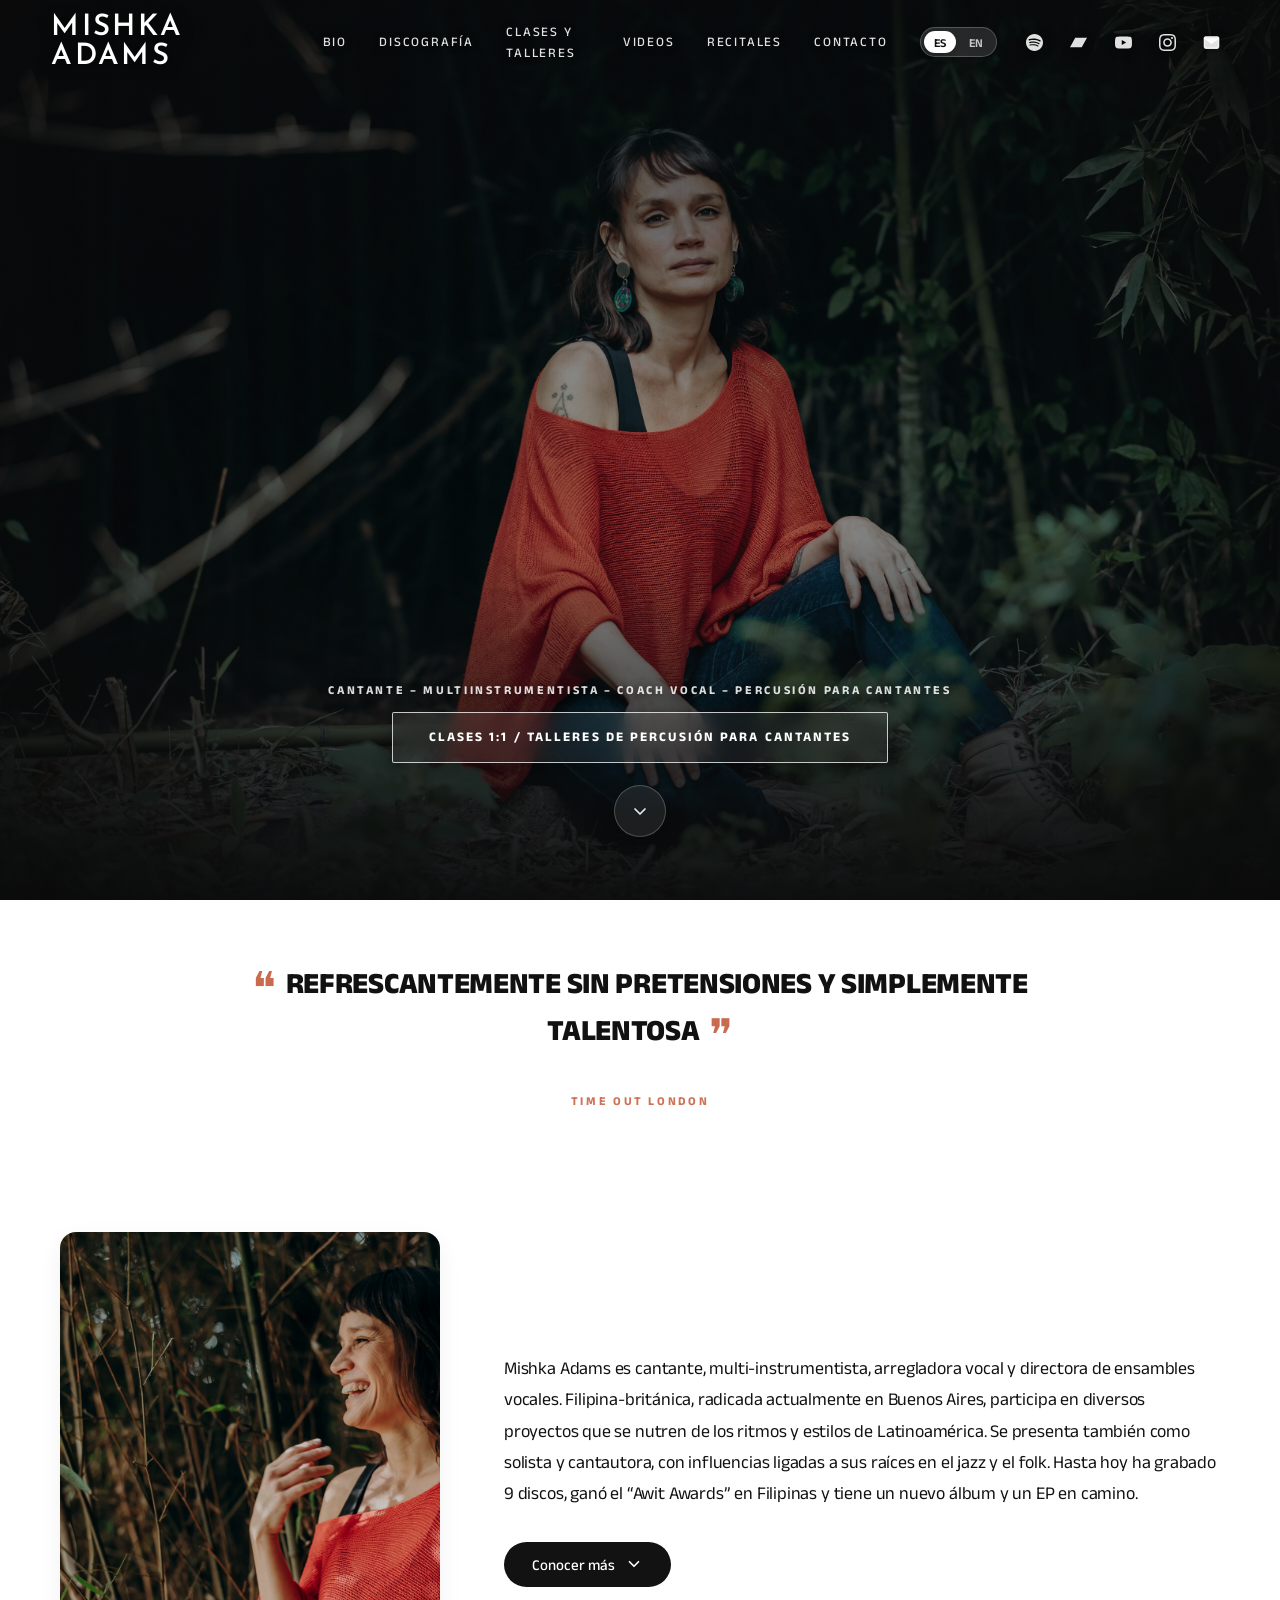
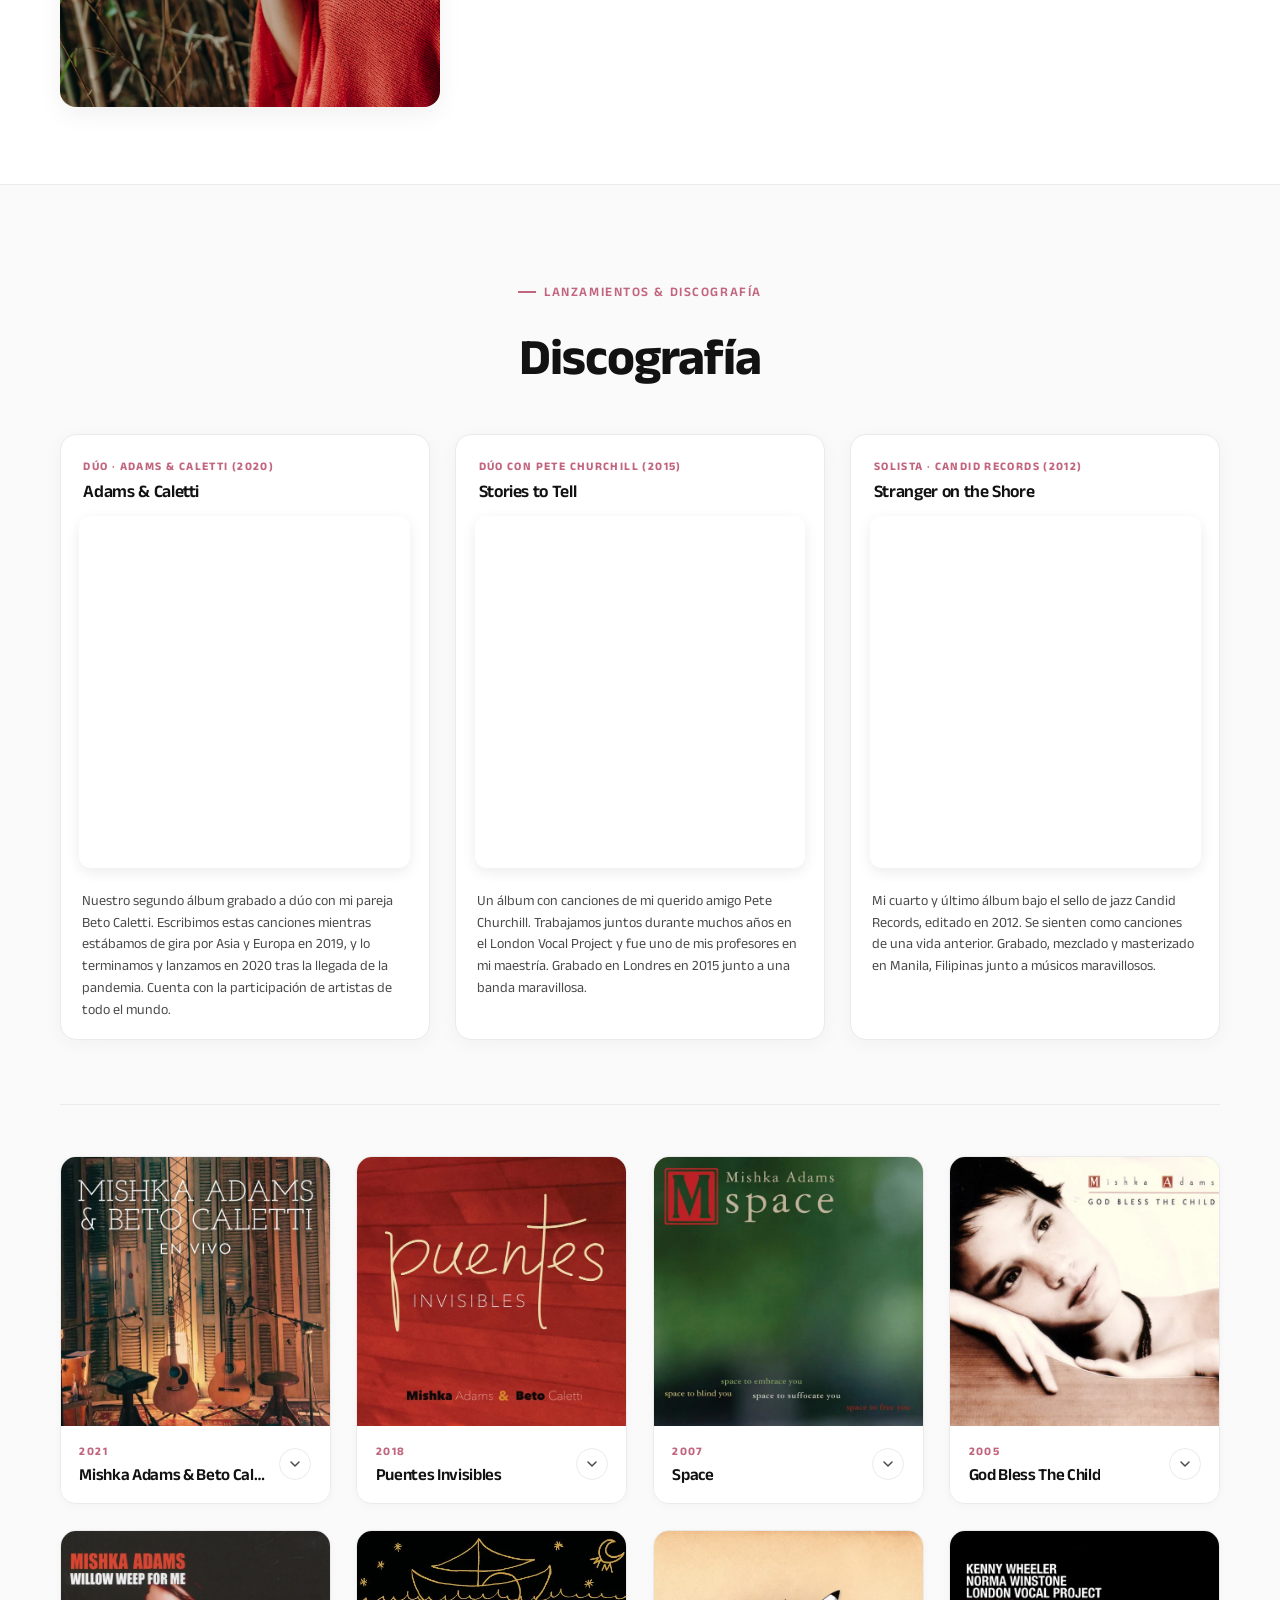
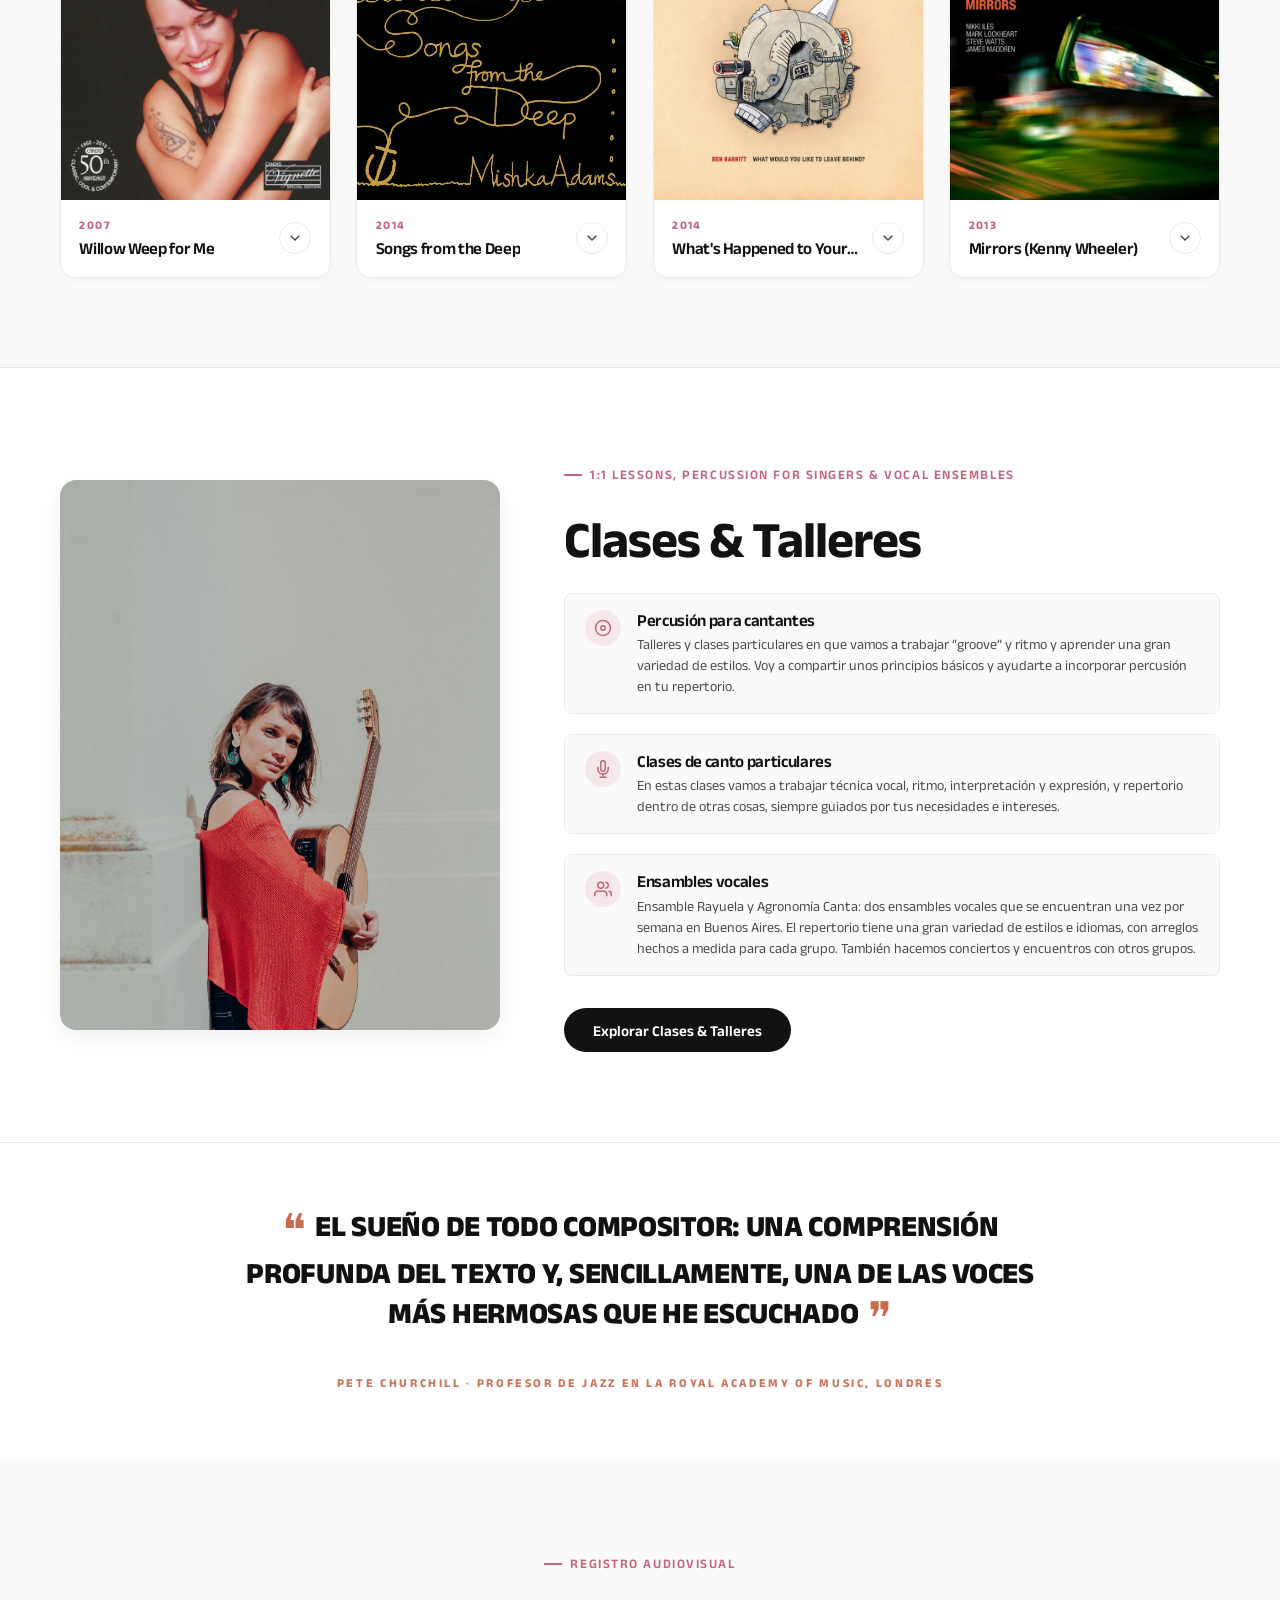
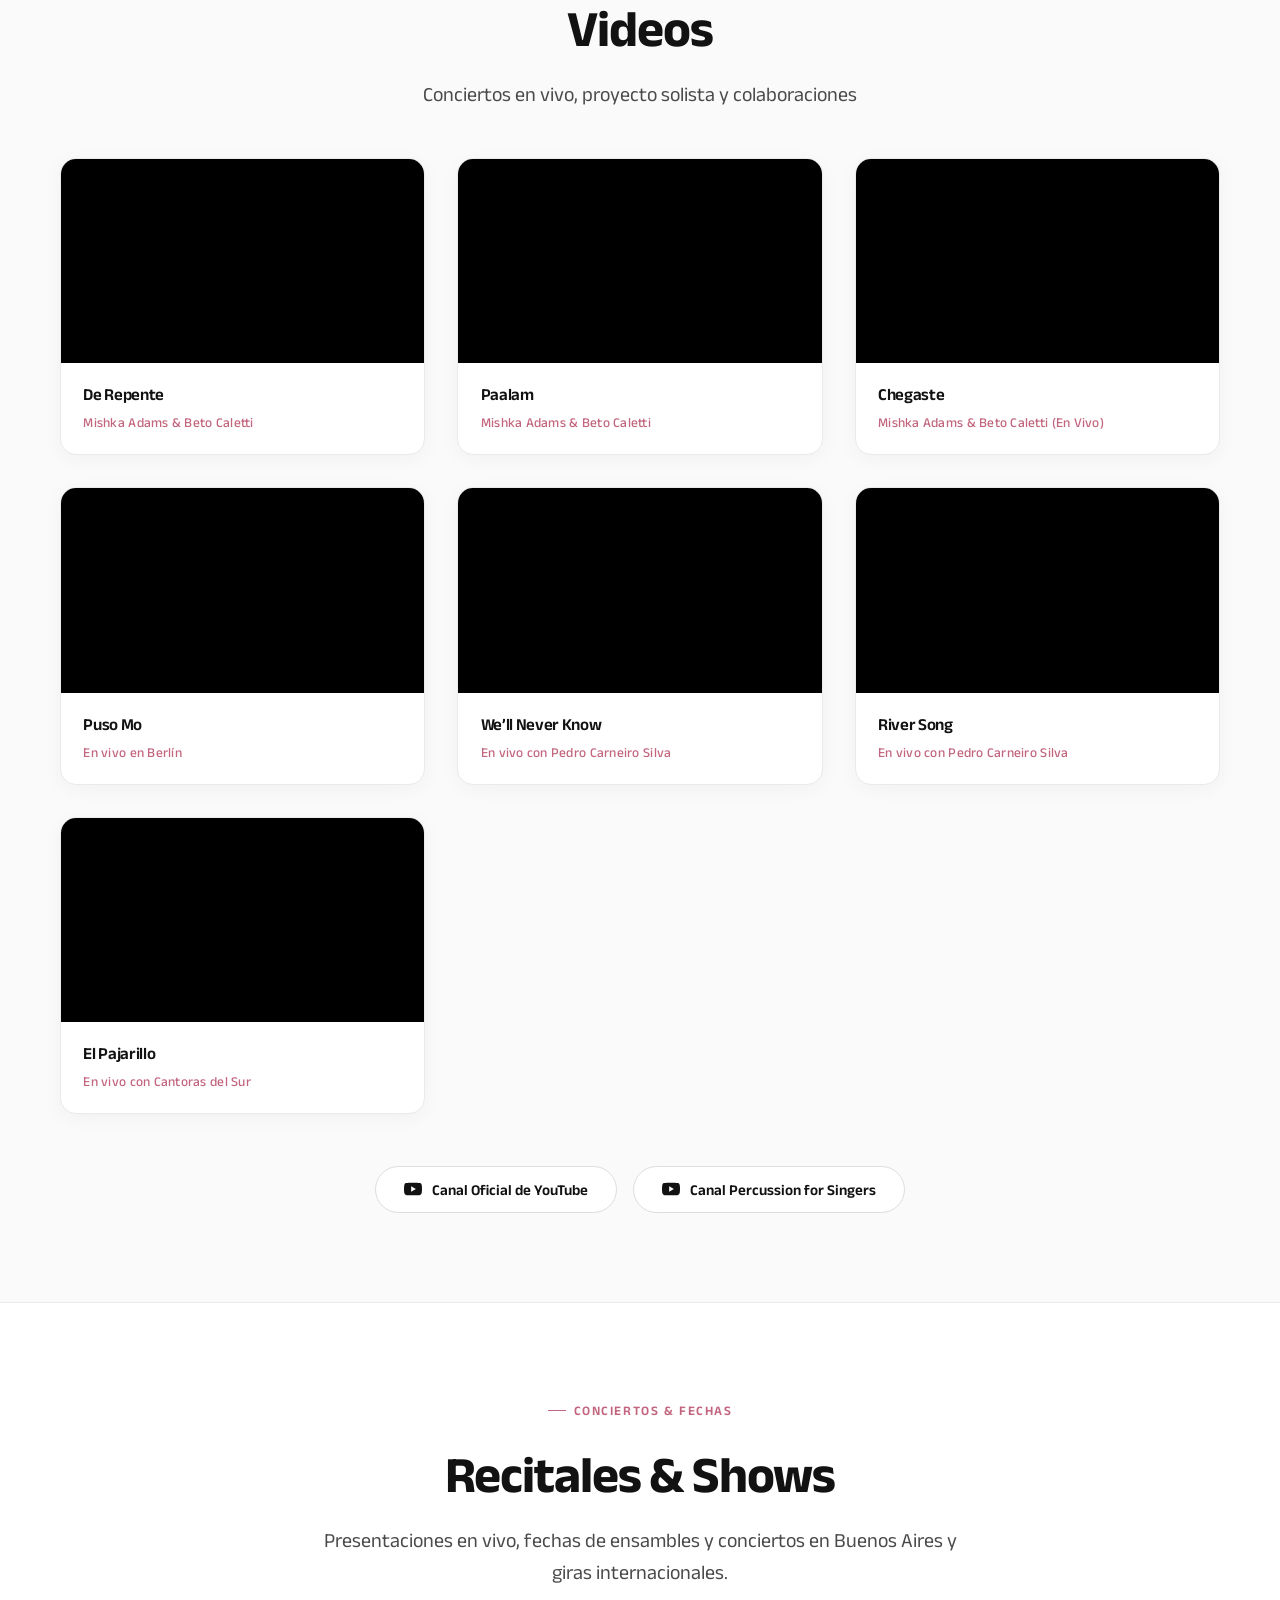
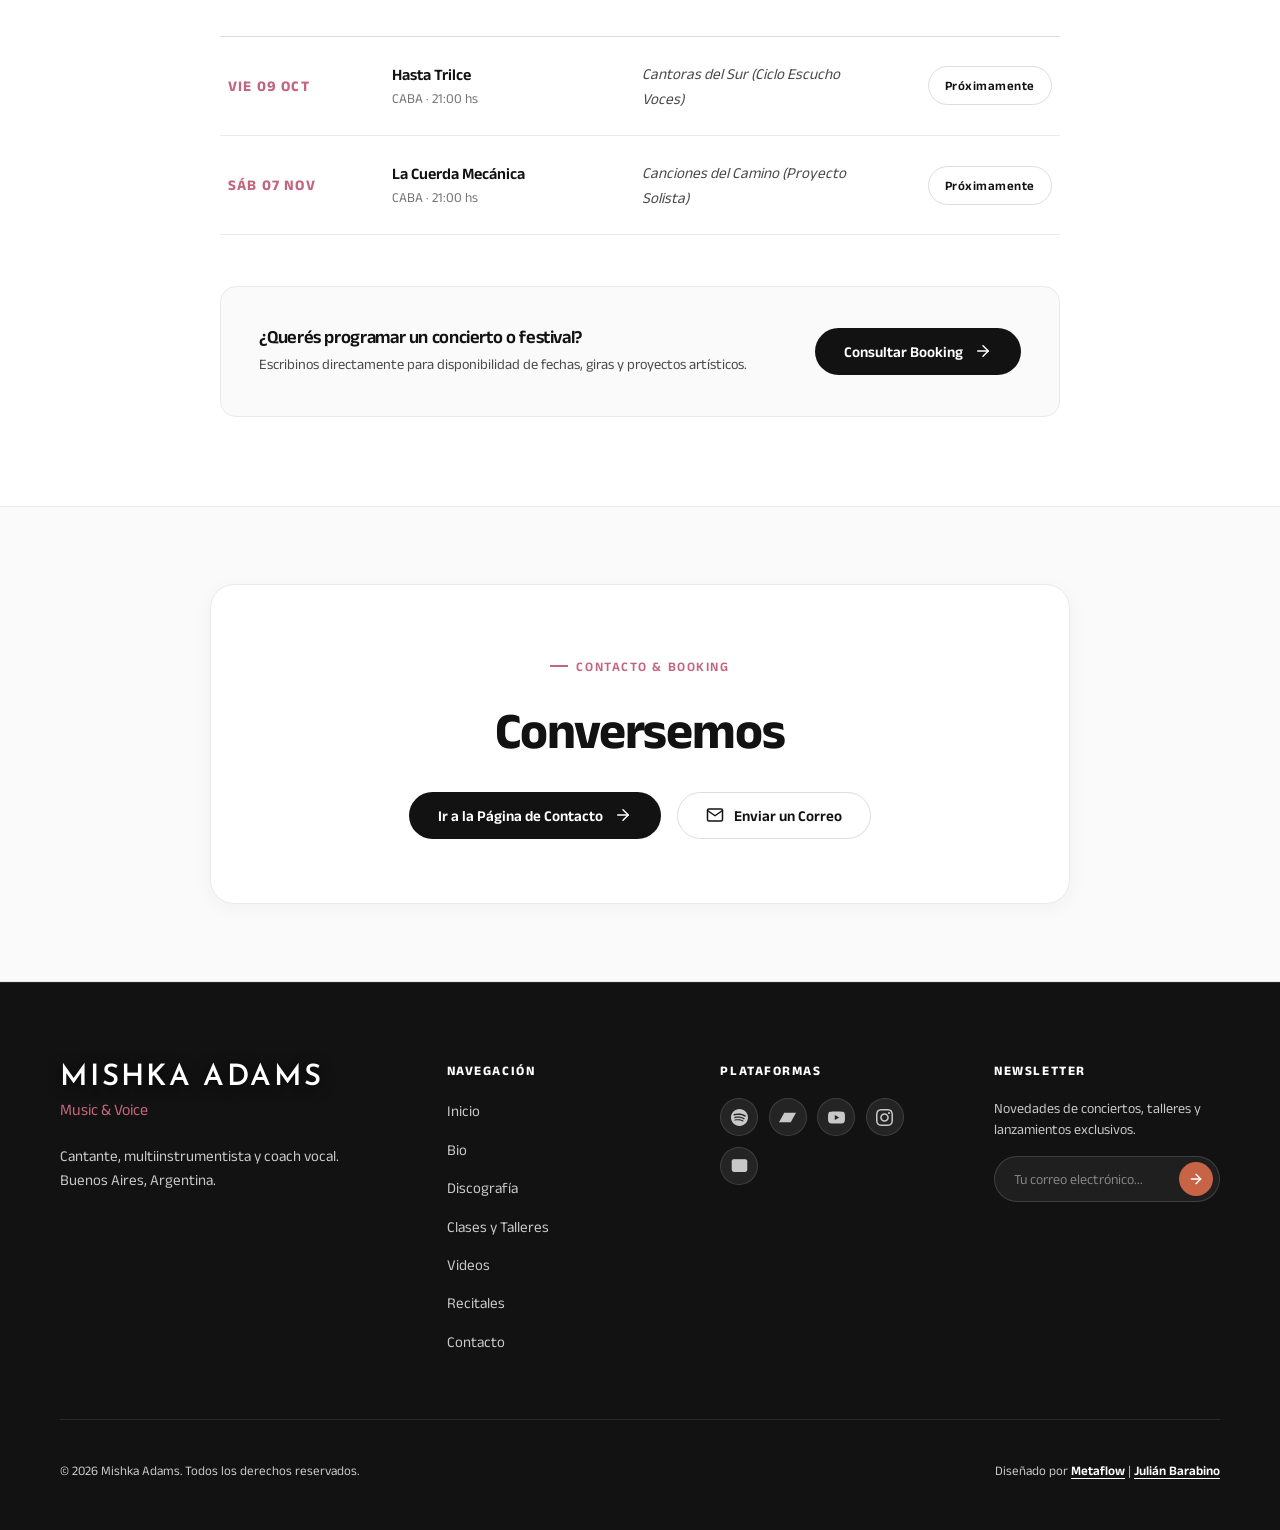
==== commit a9ed0fec: "perf(media): convert discography and teaching cards to optimized webp" ====
--- a/index.html
+++ b/index.html
@@ -433,7 +433,7 @@
           <!-- 1. Mishka Adams & Beto Caletti en Vivo (2021) -->
           <article class="disco-catalog-card" data-album="live-duo">
             <div class="disco-catalog-media">
-              <img src="albumes/MishkaAdams_BetoCaletti_EnVivo.jpg" alt="Mishka Adams & Beto Caletti en Vivo" class="disco-catalog-img" loading="lazy" />
+              <img src="albumes/MishkaAdams_BetoCaletti_EnVivo.webp" alt="Mishka Adams & Beto Caletti en Vivo" class="disco-catalog-img" loading="lazy" />
             </div>
             <div class="disco-catalog-header">
               <div class="disco-catalog-title-wrap">
@@ -471,7 +471,7 @@
           <!-- 2. Puentes Invisibles (2018) -->
           <article class="disco-catalog-card" data-album="caletti-duo">
             <div class="disco-catalog-media">
-              <img src="albumes/adams_caletti_Puentes.png" alt="Puentes Invisibles — Mishka Adams & Beto Caletti" class="disco-catalog-img" loading="lazy" />
+              <img src="albumes/adams_caletti_Puentes.webp" alt="Puentes Invisibles — Mishka Adams & Beto Caletti" class="disco-catalog-img" loading="lazy" />
             </div>
             <div class="disco-catalog-header">
               <div class="disco-catalog-title-wrap">
@@ -509,7 +509,7 @@
           <!-- 3. Space (2007) -->
           <article class="disco-catalog-card" data-album="space">
             <div class="disco-catalog-media">
-              <img src="albumes/mishka_adams_Space_2007.png" alt="Space — Mishka Adams" class="disco-catalog-img" loading="lazy" />
+              <img src="albumes/mishka_adams_Space_2007.webp" alt="Space — Mishka Adams" class="disco-catalog-img" loading="lazy" />
             </div>
             <div class="disco-catalog-header">
               <div class="disco-catalog-title-wrap">
@@ -547,7 +547,7 @@
           <!-- 4. God Bless The Child (2005) -->
           <article class="disco-catalog-card" data-album="god-bless">
             <div class="disco-catalog-media">
-              <img src="albumes/mishka_adamas_god_bless_the_child.png" alt="God Bless The Child — Mishka Adams" class="disco-catalog-img" loading="lazy" />
+              <img src="albumes/mishka_adamas_god_bless_the_child.webp" alt="God Bless The Child — Mishka Adams" class="disco-catalog-img" loading="lazy" />
             </div>
             <div class="disco-catalog-header">
               <div class="disco-catalog-title-wrap">
@@ -585,7 +585,7 @@
           <!-- 5. Willow Weep for Me (2007) -->
           <article class="disco-catalog-card" data-album="willow-weep">
             <div class="disco-catalog-media">
-              <img src="albumes/willow_weep_for_me.jpg" alt="Willow Weep for Me — Mishka Adams" class="disco-catalog-img" loading="lazy" />
+              <img src="albumes/willow_weep_for_me.webp" alt="Willow Weep for Me — Mishka Adams" class="disco-catalog-img" loading="lazy" />
             </div>
             <div class="disco-catalog-header">
               <div class="disco-catalog-title-wrap">
@@ -623,7 +623,7 @@
           <!-- 6. Songs from the Deep (2014) -->
           <article class="disco-catalog-card" data-album="songs-deep">
             <div class="disco-catalog-media">
-              <img src="albumes/songs_from_the_deep.jpg" alt="Songs from the Deep — Mishka Adams" class="disco-catalog-img" loading="lazy" />
+              <img src="albumes/songs_from_the_deep.webp" alt="Songs from the Deep — Mishka Adams" class="disco-catalog-img" loading="lazy" />
             </div>
             <div class="disco-catalog-header">
               <div class="disco-catalog-title-wrap">
@@ -661,7 +661,7 @@
           <!-- 7. What's Happened to Your Wonder? (Ben Barritt, 2014) -->
           <article class="disco-catalog-card" data-album="ben-barritt">
             <div class="disco-catalog-media">
-              <img src="albumes/ben_barritt_debut.jpg" alt="What's Happened to Your Wonder? — Ben Barritt" class="disco-catalog-img" loading="lazy" />
+              <img src="albumes/ben_barritt_debut.webp" alt="What's Happened to Your Wonder? — Ben Barritt" class="disco-catalog-img" loading="lazy" />
             </div>
             <div class="disco-catalog-header">
               <div class="disco-catalog-title-wrap">
@@ -699,7 +699,7 @@
           <!-- 8. Mirrors — London Vocal Project & Kenny Wheeler (2013) -->
           <article class="disco-catalog-card" data-album="london-vocal">
             <div class="disco-catalog-media">
-              <img src="albumes/london_vocal_project_kenny_wheeler.jpg" alt="Mirrors — London Vocal Project & Kenny Wheeler" class="disco-catalog-img" loading="lazy" />
+              <img src="albumes/london_vocal_project_kenny_wheeler.webp" alt="Mirrors — London Vocal Project & Kenny Wheeler" class="disco-catalog-img" loading="lazy" />
             </div>
             <div class="disco-catalog-header">
               <div class="disco-catalog-title-wrap">
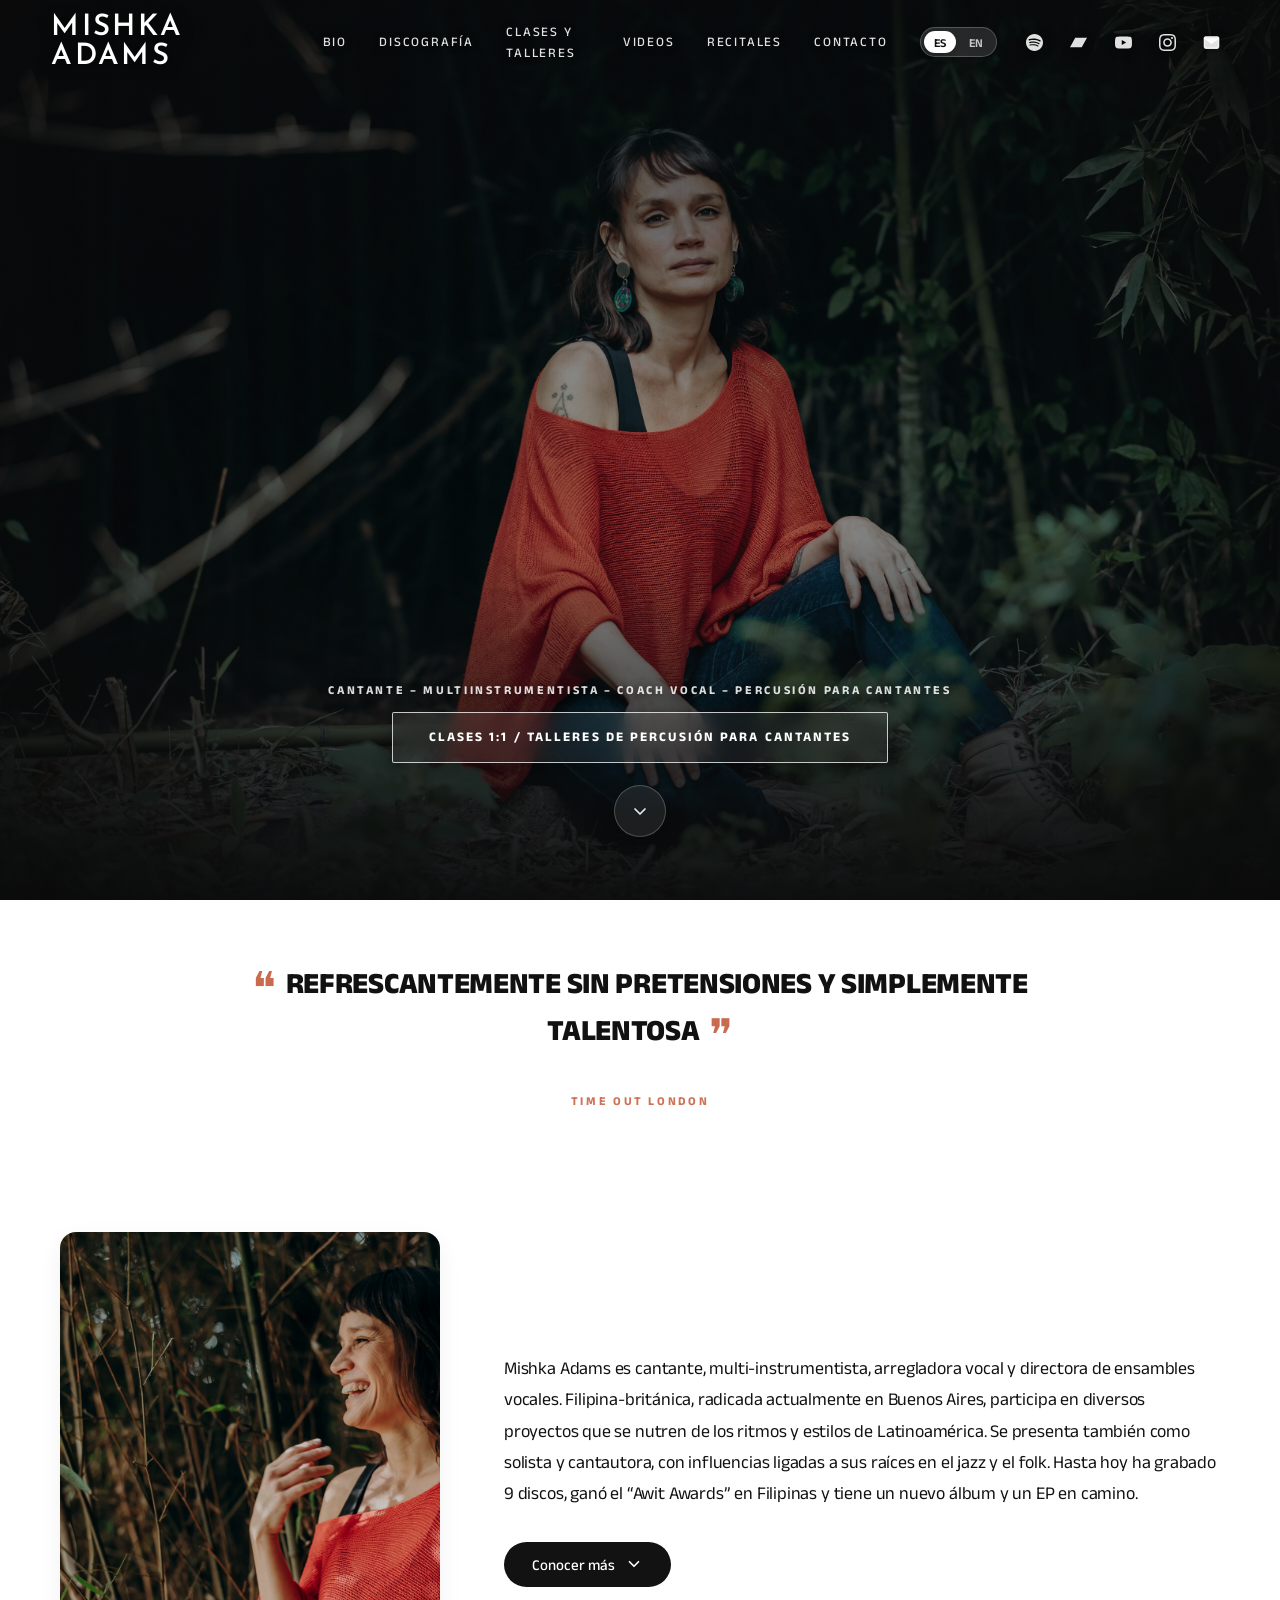
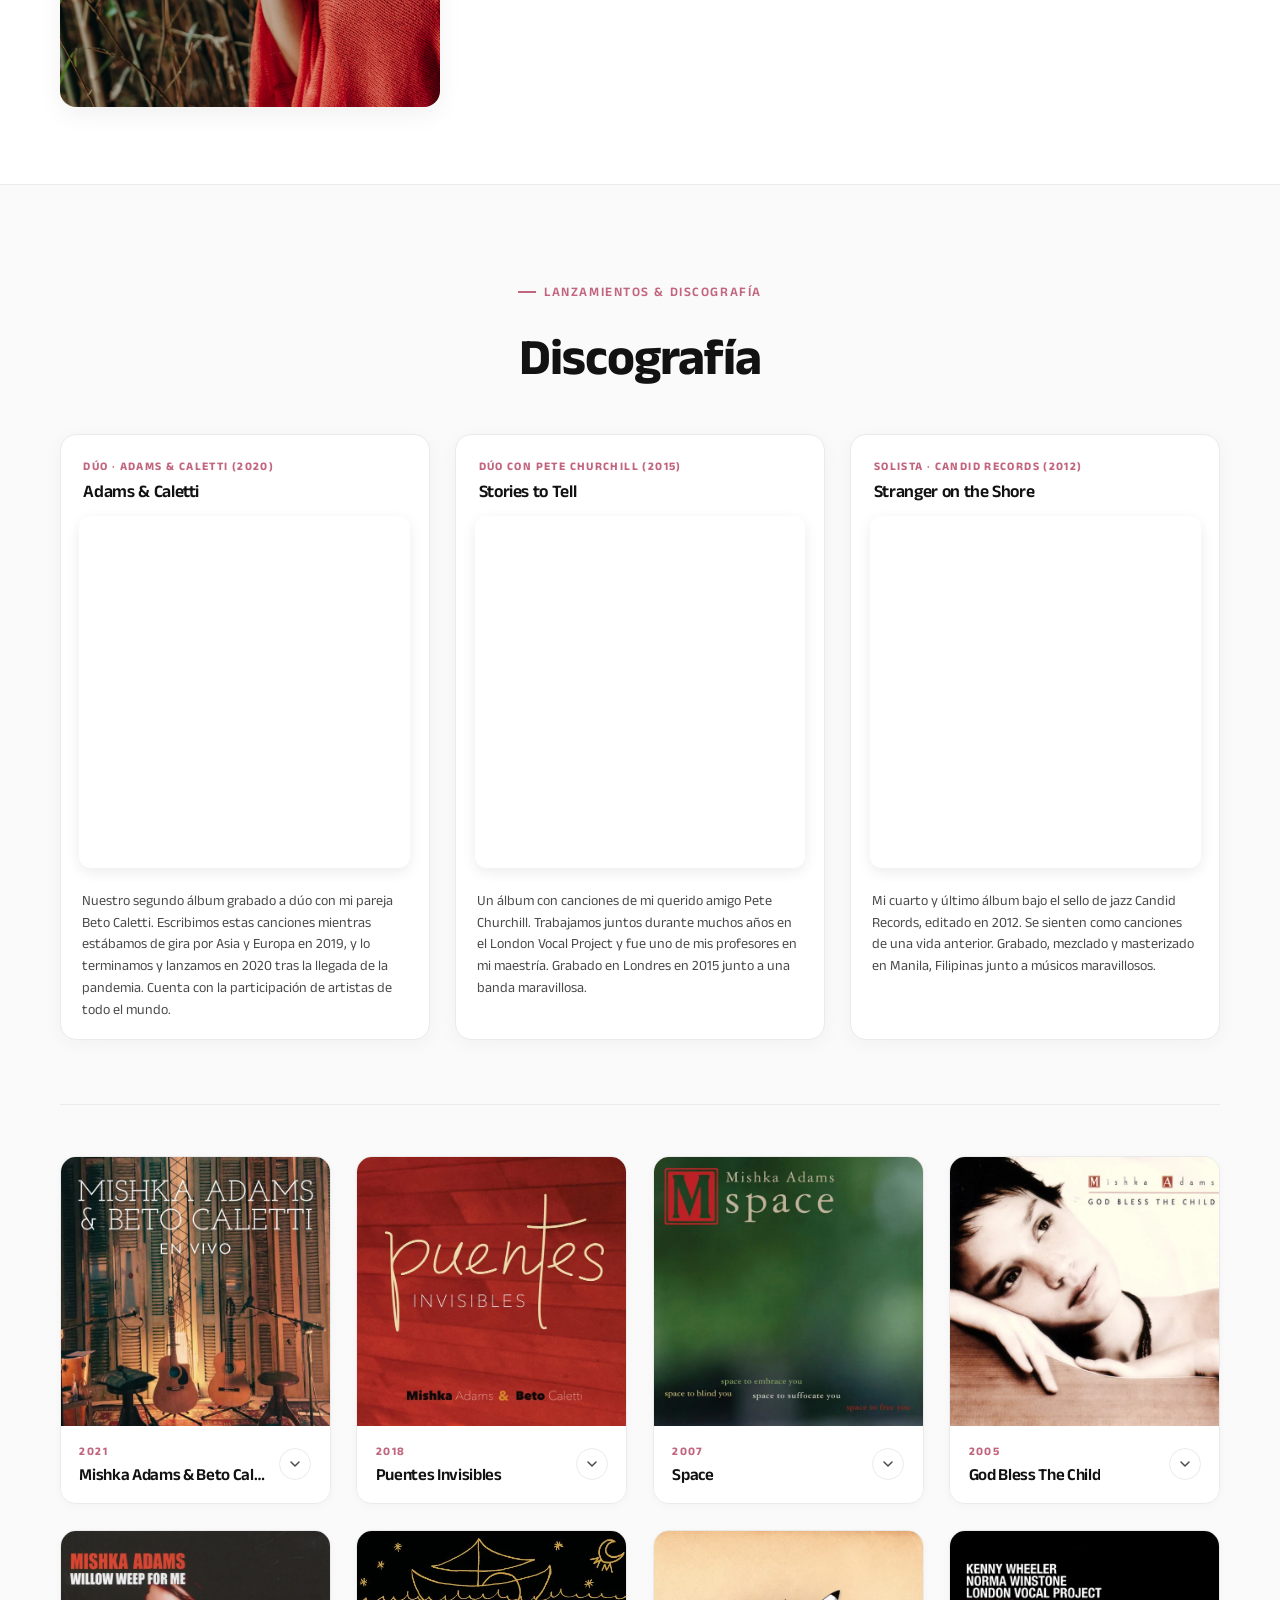
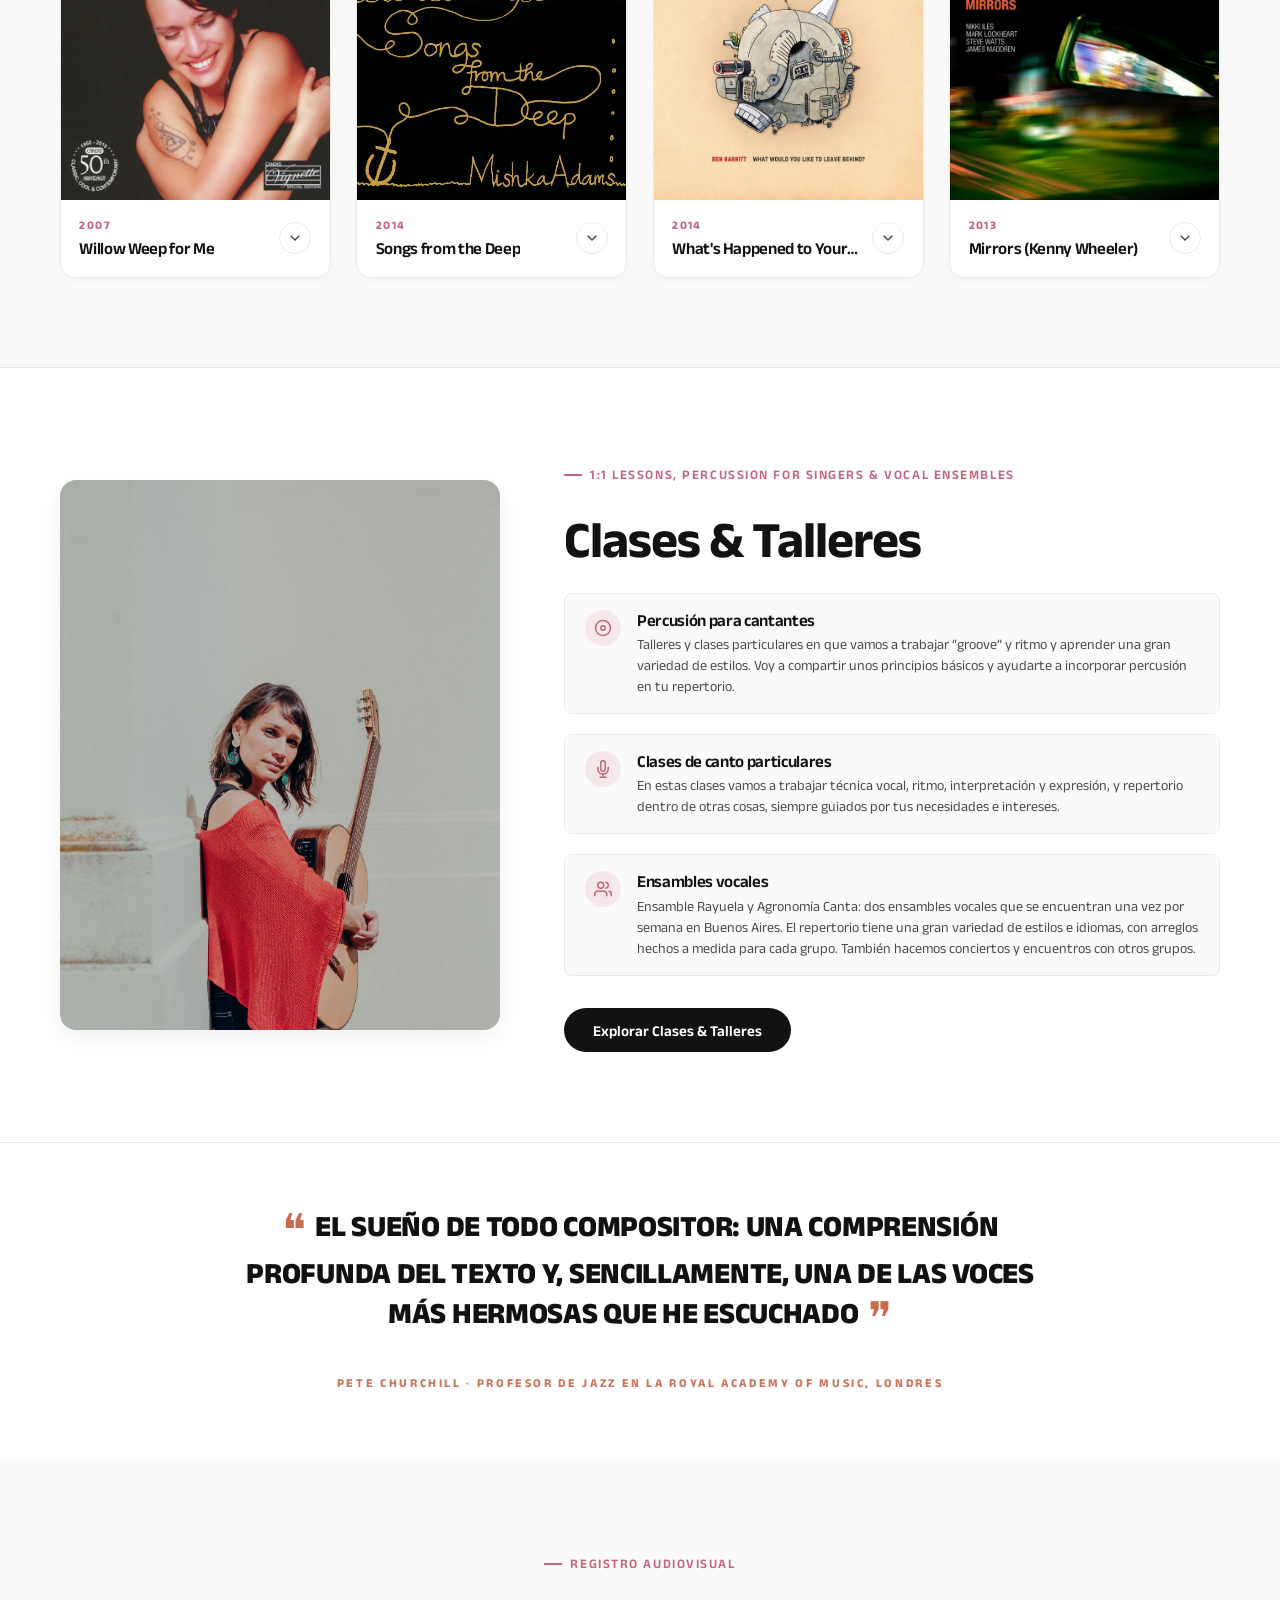
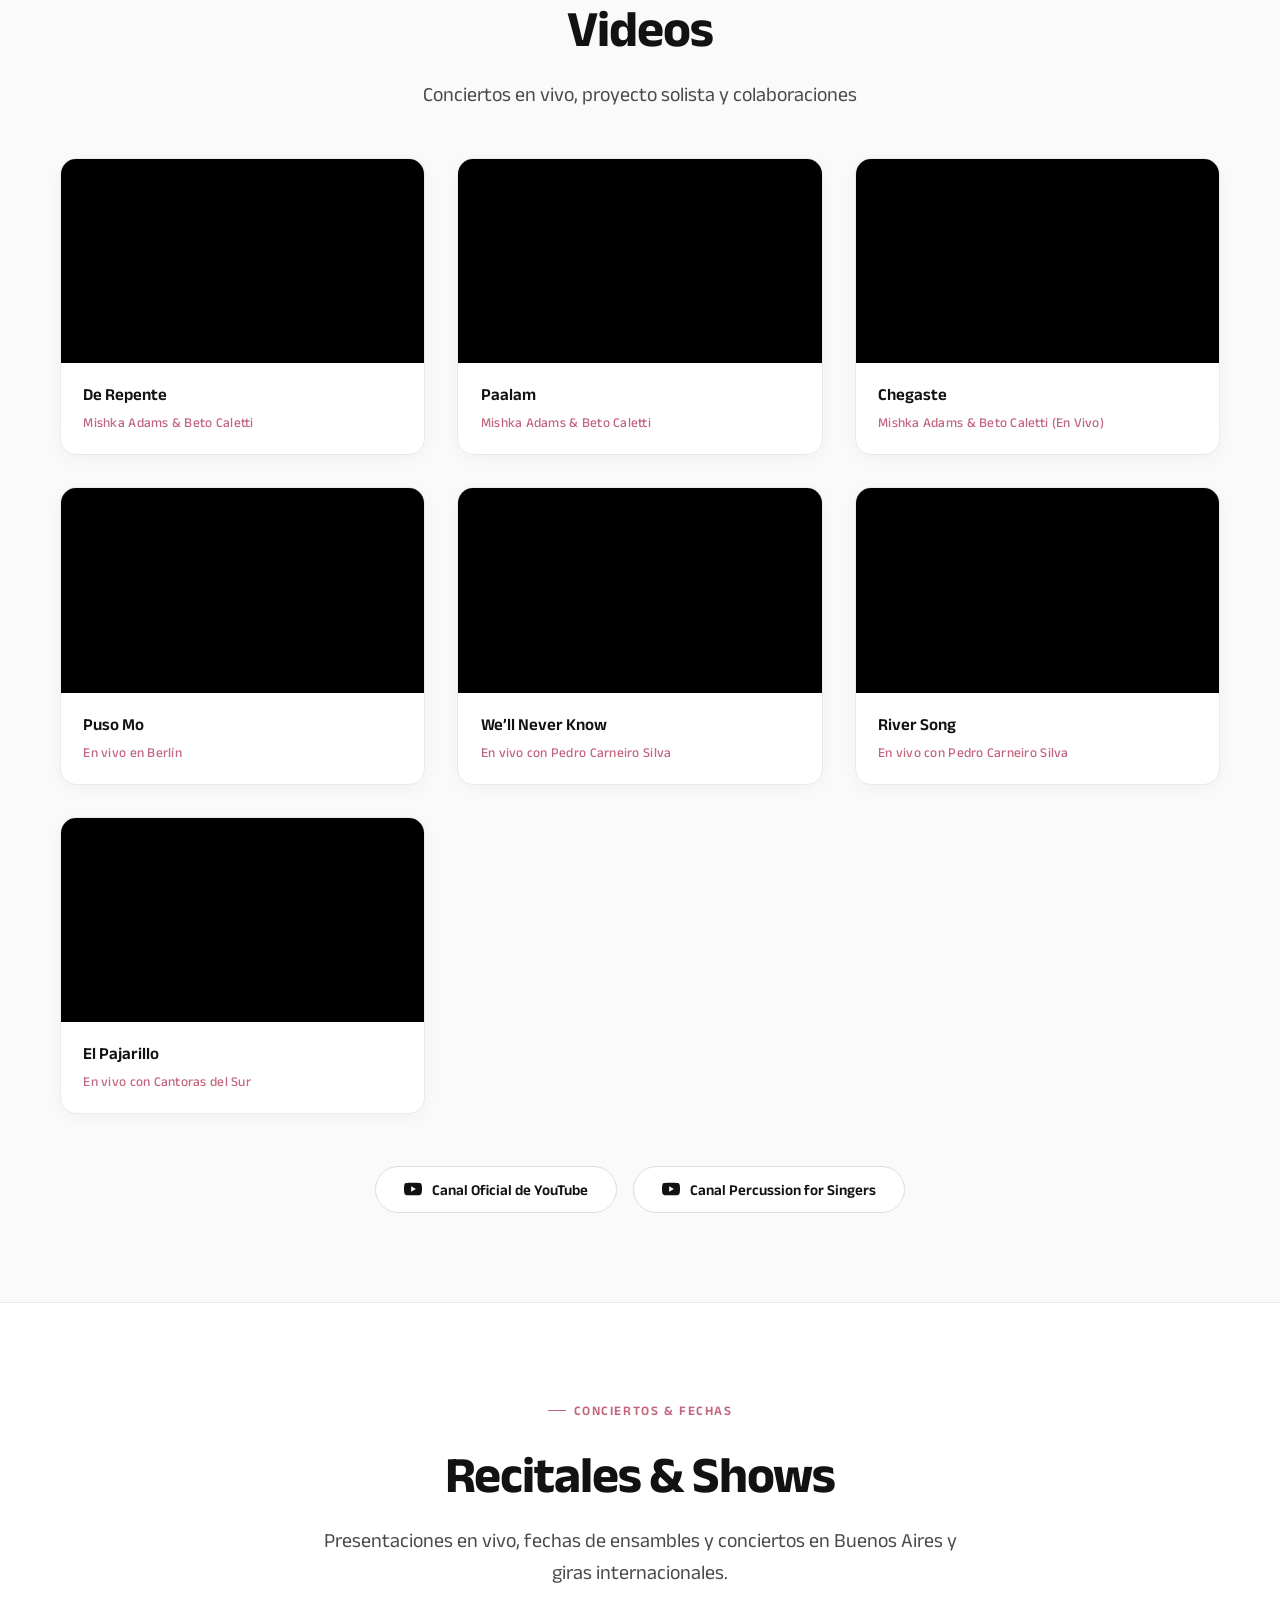
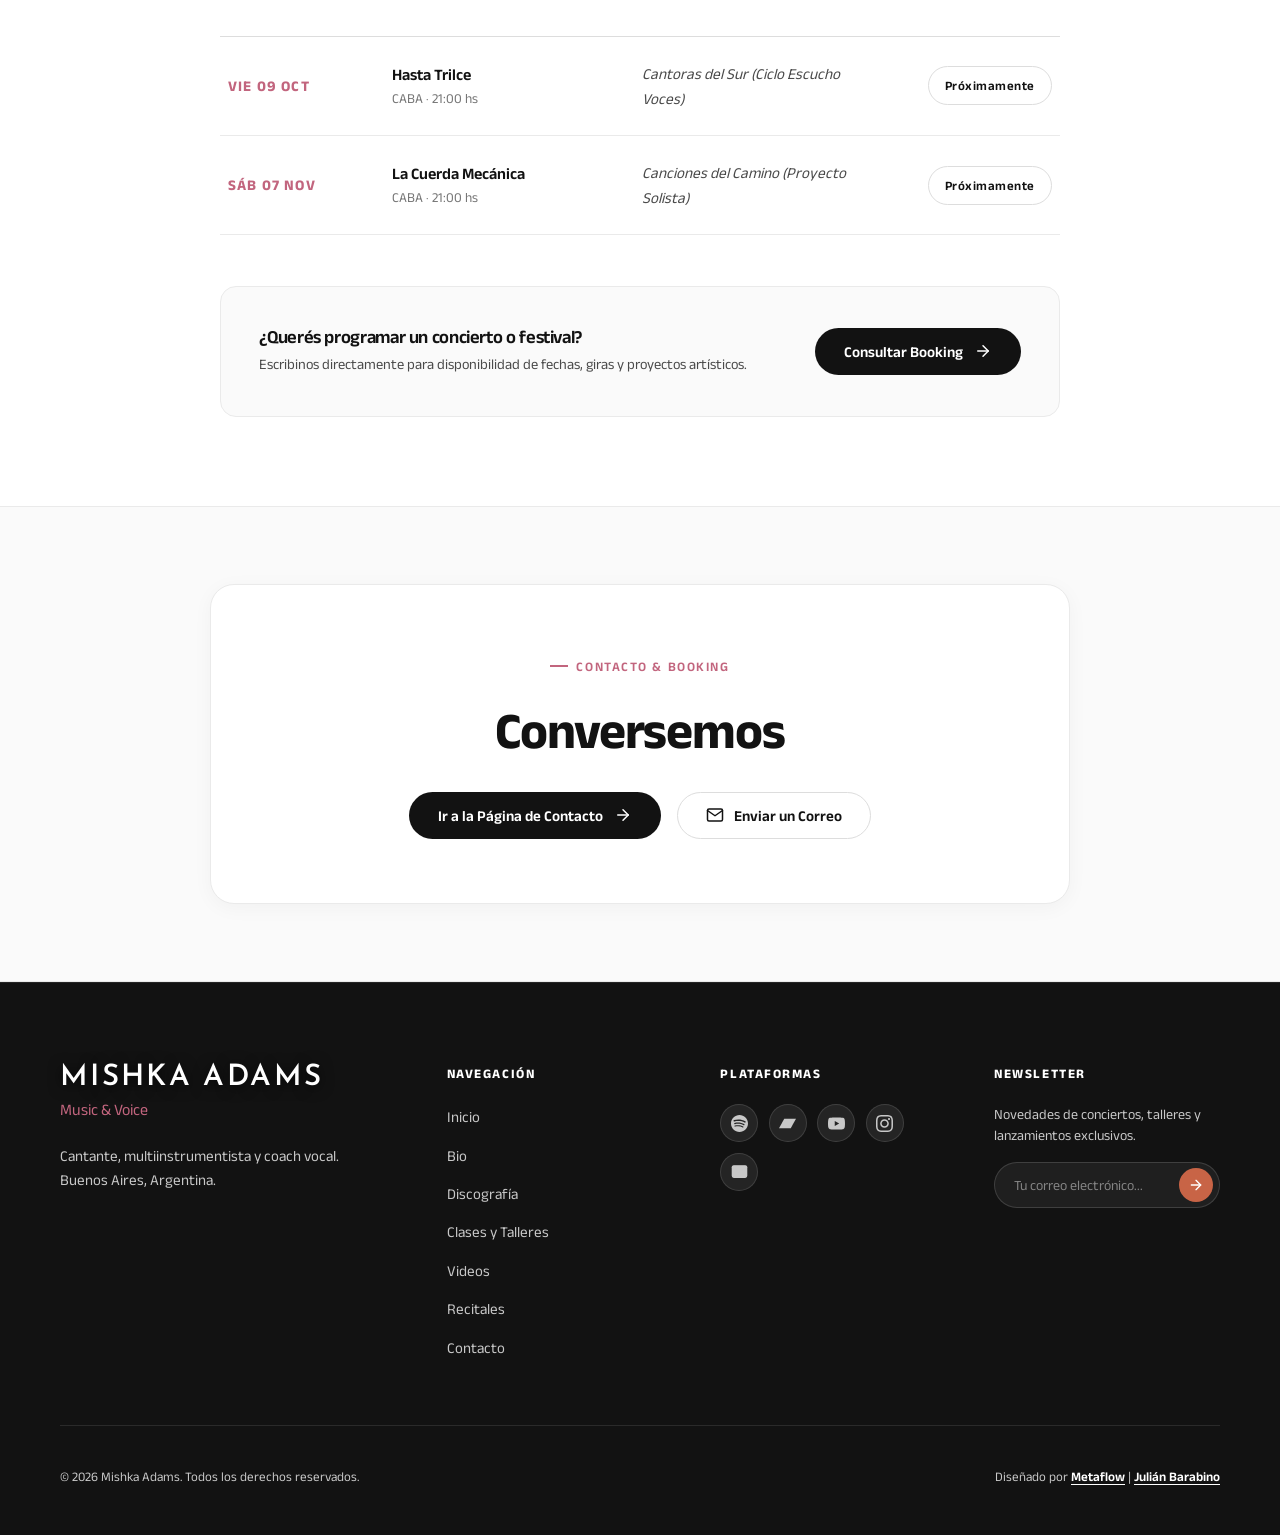
==== commit fe5a24dd: "refactor(seo): refine heading density and add nofollow to query links" ====
--- a/index.html
+++ b/index.html
@@ -3,21 +3,34 @@
 <head>
   <meta charset="UTF-8" />
   <meta name="viewport" content="width=device-width, initial-scale=1.0" />
-  <title>Mishka Adams — Cantante, Multiinstrumentista & Vocal Coach | Sitio Oficial</title>
-  <meta name="description" content="Sitio oficial de Mishka Adams: cantante, multiinstrumentista, compositora y pedagoga vocal en Buenos Aires. Creadora de Percussion for Singers, clases particulares y ensambles vocales." />
+  <title>Mishka Adams — Cantante, Multiinstrumentista &amp; Vocal Coach</title>
+  <meta name="description" content="Sitio oficial de Mishka Adams: cantante, multiinstrumentista y coach vocal en Buenos Aires. Talleres de percusión, clases particulares y conciertos." />
   <meta name="keywords" content="Mishka Adams, Percussion for Singers, Clases de canto Buenos Aires, Ensambles vocales, Jazz acústico, Bossa Nova, Beto Caletti, London Vocal Project" />
   
-  <!-- Hreflang for SEO Multilingual -->
+  <!-- Canonical & Hreflang for SEO Multilingual -->
+  <link rel="canonical" href="https://mishkaadams.com/" />
   <link rel="alternate" hreflang="es" href="https://mishkaadams.com/" />
   <link rel="alternate" hreflang="en" href="https://mishkaadams.com/?lang=en" />
   <link rel="alternate" hreflang="x-default" href="https://mishkaadams.com/" />
 
+  <!-- Favicon & Mobile Touch Icons -->
+  <link rel="icon" href="favicon.ico" sizes="any" />
+  <link rel="icon" type="image/png" sizes="32x32" href="favicon-32x32.png" />
+  <link rel="icon" type="image/png" sizes="16x16" href="favicon-16x16.png" />
+  <link rel="apple-touch-icon" sizes="180x180" href="apple-touch-icon.png" />
+  <link rel="manifest" href="site.webmanifest" />
+  <meta name="theme-color" content="#121212" />
+
   <!-- OpenGraph / Social Media -->
   <meta property="og:type" content="website" />
-  <meta property="og:title" content="Mishka Adams — Sitio Oficial" />
+  <meta property="og:url" content="https://mishkaadams.com/" />
+  <meta property="og:title" content="Mishka Adams — Cantante, Multiinstrumentista &amp; Vocal Coach" />
   <meta property="og:description" content="Música de raíz, jazz acústico, bossa nova y pedagogía vocal. Clases particulares y talleres de Percusión para Cantantes." />
-  <meta property="og:image" content="FOTOS WEBSITE/Berlin/4 (1 of 1).jpg" />
+  <meta property="og:image" content="https://mishkaadams.com/og-cover.jpg" />
   <meta name="twitter:card" content="summary_large_image" />
+  <meta name="twitter:title" content="Mishka Adams — Cantante, Multiinstrumentista &amp; Vocal Coach" />
+  <meta name="twitter:description" content="Música de raíz, jazz acústico, bossa nova y pedagogía vocal. Clases particulares y talleres de Percusión para Cantantes." />
+  <meta name="twitter:image" content="https://mishkaadams.com/og-cover.jpg" />
 
   <!-- Google Fonts Preconnect & Styles -->
   <link rel="preconnect" href="https://fonts.googleapis.com" />
@@ -243,7 +256,7 @@
     <!-- Fullscreen Hero Image & Vignette -->
     <img 
       src="FOTOS WEBSITE/Fotos Finales Mishka/pagina principal - Foto tapa opcion 1.webp" 
-      alt="Mishka Adams" 
+      alt="Mishka Adams — Cantante, multiinstrumentista y directora vocal en Buenos Aires" 
       class="hero-bg-img"
       width="1920" 
       height="1080"
@@ -295,8 +308,10 @@
         <div class="bio-stripe-media">
           <img 
             src="FOTOS WEBSITE/Fotos Finales Mishka/pagina principal - Foto al lado del bio.webp" 
-            alt="Mishka Adams" 
+            alt="Retrato de Mishka Adams — Cantante de jazz, bossa nova y música sudamericana" 
             class="bio-stripe-img" 
+            width="900"
+            height="600"
             loading="lazy" 
           />
         </div>
@@ -333,7 +348,7 @@
             <p>Profundicé mi amor por la música brasilera al sumarme al grupo de samba “Rhythms of the City”: entré como percusionista y con el tiempo me convertí en una de sus cantantes. Toqué con ellos durante cinco o seis años girando por todo el Reino Unido y parte de Europa. Viajé a Brasil, aprendí portugués y viví un breve tiempo en Berlín. En el medio recorrí el mundo, conociendo lugares increíbles y personas entrañables. Hacia el final de mi estadía en Londres Guillermo Rozenthuler, compañero de banda, amigo y maestro, me introdujo por primera vez a la música argentina y me hizo escuchar las canciones de Beto Caletti, a quién conocí, me enamoré y terminé acompañando a la Argentina. Y aquí estoy en Buenos Aires, donde nació nuestra hija Mayumi, sintiendo que finalmente encontré mi lugar en el mundo. Con Beto giramos por el mundo tocando y cantando como dúo. Este hermoso país y su gente me abrieron infinitas puertas y tengo la suerte de compartir música con artistas extraordinarios.</p>
 
             <div class="bio-projects-section" style="margin-top: 2.25rem; border-top: 1px solid var(--border-subtle); padding-top: 1.75rem;">
-              <h4 style="font-size: 1.15rem; font-weight: 600; color: var(--text-primary); margin-bottom: 1.25rem;">Otros proyectos:</h4>
+              <h3 style="font-size: 1.15rem; font-weight: 600; color: var(--text-primary); margin-bottom: 1.25rem;">Otros proyectos:</h3>
               <div class="bio-projects-list">
                 <div class="bio-project-item">
                   <span class="bio-project-title">Mishka Adams &amp; Beto Caletti</span>
@@ -403,7 +418,7 @@
             <h3 class="disco-player-album-title" data-i18n="discoPlayer2Title">Stories to Tell</h3>
           </div>
           <div class="disco-player-frame">
-            <iframe style="border: 0; width: 100%; height: 352px; border-radius: 12px;" src="https://bandcamp.com/EmbeddedPlayer/album=976803219/size=large/bgcol=ffffff/linkcol=333333/tracklist=true/transparent=true/" seamless loading="lazy" title="Stories to Tell — Pete Churchill &amp; Mishka Adams"><a href="https://petechurchillandmishkaadams.bandcamp.com/album/stories-to-tell">Stories to tell by Pete Churchill and Mishka Adams</a></iframe>
+            <iframe style="border: 0; width: 100%; height: 352px; border-radius: 12px;" src="https://bandcamp.com/EmbeddedPlayer/album=976803219/size=large/bgcol=ffffff/linkcol=333333/tracklist=true/transparent=true/" seamless loading="lazy" title="Stories to Tell — Pete Churchill &amp; Mishka Adams"><a href="https://petechurchillandmishkaadams.bandcamp.com/album/stories-to-tell" target="_blank" rel="noopener noreferrer">Stories to tell by Pete Churchill and Mishka Adams</a></iframe>
           </div>
           <p class="disco-player-desc" data-i18n="discoPlayer2Desc">
             An album of my close friend Pete Churchill’s songs. We worked together for many years in the London Vocal Project and he was one of my teachers on my masters degree. Recorded in London in 2015 with a wonderful band.
@@ -433,7 +448,7 @@
           <!-- 1. Mishka Adams & Beto Caletti en Vivo (2021) -->
           <article class="disco-catalog-card" data-album="live-duo">
             <div class="disco-catalog-media">
-              <img src="albumes/MishkaAdams_BetoCaletti_EnVivo.webp" alt="Mishka Adams & Beto Caletti en Vivo" class="disco-catalog-img" loading="lazy" />
+              <img src="albumes/MishkaAdams_BetoCaletti_EnVivo.webp" alt="Portada del álbum Mishka Adams &amp; Beto Caletti en Vivo (2021)" class="disco-catalog-img" width="400" height="400" loading="lazy" />
             </div>
             <div class="disco-catalog-header">
               <div class="disco-catalog-title-wrap">
@@ -471,7 +486,7 @@
           <!-- 2. Puentes Invisibles (2018) -->
           <article class="disco-catalog-card" data-album="caletti-duo">
             <div class="disco-catalog-media">
-              <img src="albumes/adams_caletti_Puentes.webp" alt="Puentes Invisibles — Mishka Adams & Beto Caletti" class="disco-catalog-img" loading="lazy" />
+              <img src="albumes/adams_caletti_Puentes.webp" alt="Portada del álbum Puentes Invisibles — Mishka Adams &amp; Beto Caletti (2018)" class="disco-catalog-img" width="400" height="400" loading="lazy" />
             </div>
             <div class="disco-catalog-header">
               <div class="disco-catalog-title-wrap">
@@ -509,7 +524,7 @@
           <!-- 3. Space (2007) -->
           <article class="disco-catalog-card" data-album="space">
             <div class="disco-catalog-media">
-              <img src="albumes/mishka_adams_Space_2007.webp" alt="Space — Mishka Adams" class="disco-catalog-img" loading="lazy" />
+              <img src="albumes/mishka_adams_Space_2007.webp" alt="Portada del álbum Space — Mishka Adams (Candid Records, 2007)" class="disco-catalog-img" width="400" height="400" loading="lazy" />
             </div>
             <div class="disco-catalog-header">
               <div class="disco-catalog-title-wrap">
@@ -547,7 +562,7 @@
           <!-- 4. God Bless The Child (2005) -->
           <article class="disco-catalog-card" data-album="god-bless">
             <div class="disco-catalog-media">
-              <img src="albumes/mishka_adamas_god_bless_the_child.webp" alt="God Bless The Child — Mishka Adams" class="disco-catalog-img" loading="lazy" />
+              <img src="albumes/mishka_adamas_god_bless_the_child.webp" alt="Portada del álbum debut God Bless The Child — Mishka Adams (2005)" class="disco-catalog-img" width="400" height="400" loading="lazy" />
             </div>
             <div class="disco-catalog-header">
               <div class="disco-catalog-title-wrap">
@@ -585,7 +600,7 @@
           <!-- 5. Willow Weep for Me (2007) -->
           <article class="disco-catalog-card" data-album="willow-weep">
             <div class="disco-catalog-media">
-              <img src="albumes/willow_weep_for_me.webp" alt="Willow Weep for Me — Mishka Adams" class="disco-catalog-img" loading="lazy" />
+              <img src="albumes/willow_weep_for_me.webp" alt="Portada del álbum Willow Weep for Me — Mishka Adams (2007)" class="disco-catalog-img" width="400" height="400" loading="lazy" />
             </div>
             <div class="disco-catalog-header">
               <div class="disco-catalog-title-wrap">
@@ -623,7 +638,7 @@
           <!-- 6. Songs from the Deep (2014) -->
           <article class="disco-catalog-card" data-album="songs-deep">
             <div class="disco-catalog-media">
-              <img src="albumes/songs_from_the_deep.webp" alt="Songs from the Deep — Mishka Adams" class="disco-catalog-img" loading="lazy" />
+              <img src="albumes/songs_from_the_deep.webp" alt="Portada del álbum Songs from the Deep — Mishka Adams (2014)" class="disco-catalog-img" width="400" height="400" loading="lazy" />
             </div>
             <div class="disco-catalog-header">
               <div class="disco-catalog-title-wrap">
@@ -661,7 +676,7 @@
           <!-- 7. What's Happened to Your Wonder? (Ben Barritt, 2014) -->
           <article class="disco-catalog-card" data-album="ben-barritt">
             <div class="disco-catalog-media">
-              <img src="albumes/ben_barritt_debut.webp" alt="What's Happened to Your Wonder? — Ben Barritt" class="disco-catalog-img" loading="lazy" />
+              <img src="albumes/ben_barritt_debut.webp" alt="Portada del álbum What&apos;s Happened to Your Wonder? — Ben Barritt con Mishka Adams (2014)" class="disco-catalog-img" width="400" height="400" loading="lazy" />
             </div>
             <div class="disco-catalog-header">
               <div class="disco-catalog-title-wrap">
@@ -699,7 +714,7 @@
           <!-- 8. Mirrors — London Vocal Project & Kenny Wheeler (2013) -->
           <article class="disco-catalog-card" data-album="london-vocal">
             <div class="disco-catalog-media">
-              <img src="albumes/london_vocal_project_kenny_wheeler.webp" alt="Mirrors — London Vocal Project & Kenny Wheeler" class="disco-catalog-img" loading="lazy" />
+              <img src="albumes/london_vocal_project_kenny_wheeler.webp" alt="Portada del álbum Mirrors — Kenny Wheeler &amp; London Vocal Project con Mishka Adams (2013)" class="disco-catalog-img" width="400" height="400" loading="lazy" />
             </div>
             <div class="disco-catalog-header">
               <div class="disco-catalog-title-wrap">
@@ -751,8 +766,10 @@
         <div class="workshops-teaser-media">
           <img 
             src="FOTOS WEBSITE/Fotos Finales Mishka/pagina principal - Foto al lado de clases y talleres.webp" 
-            alt="Mishka Adams — Talleres de Percusión & Canto" 
+            alt="Mishka Adams en sesión de percusión y entrenamiento rítmico para cantantes" 
             class="workshops-teaser-img" 
+            width="600"
+            height="900"
             loading="lazy" 
           />
         </div>
@@ -773,7 +790,7 @@
                 </svg>
               </div>
               <div class="pillar-info">
-                <h4 data-i18n="teachingPillar1Title">Percusión para cantantes</h4>
+                <h3 data-i18n="teachingPillar1Title">Percusión para cantantes</h3>
                 <p data-i18n="teachingPillar1Desc">Talleres y clases particulares en que vamos a trabajar “groove” y ritmo y aprender una gran variedad de estilos. Voy a compartir unos principios básicos y ayudarte a incorporar percusión en tu repertorio.</p>
               </div>
             </div>
@@ -788,7 +805,7 @@
                 </svg>
               </div>
               <div class="pillar-info">
-                <h4 data-i18n="teachingPillar2Title">Clases de canto particulares</h4>
+                <h3 data-i18n="teachingPillar2Title">Clases de canto particulares</h3>
                 <p data-i18n="teachingPillar2Desc">En estas clases vamos a trabajar técnica vocal, ritmo, interpretación y expresión, y repertorio dentro de otras cosas, siempre guiados por tus necesidades e intereses.</p>
               </div>
             </div>
@@ -803,7 +820,7 @@
                 </svg>
               </div>
               <div class="pillar-info">
-                <h4 data-i18n="teachingPillar3Title">Ensambles vocales</h4>
+                <h3 data-i18n="teachingPillar3Title">Ensambles vocales</h3>
                 <p data-i18n="teachingPillar3Desc">Ensamble Rayuela y Agronomía Canta: dos ensambles vocales que se encuentran una vez por semana en Buenos Aires. El repertorio tiene una gran variedad de estilos e idiomas, con arreglos hechos a medida para cada grupo. También hacemos conciertos y encuentros con otros grupos.</p>
               </div>
             </div>
@@ -874,7 +891,7 @@
             </iframe>
           </div>
           <div class="video-card-body">
-            <h4 class="video-card-title" data-i18n="video1Title">De Repente</h4>
+            <p class="video-card-title" data-i18n="video1Title">De Repente</p>
             <span class="video-card-subtitle" data-i18n="video1Sub">Mishka Adams &amp; Beto Caletti</span>
           </div>
         </div>
@@ -891,7 +908,7 @@
             </iframe>
           </div>
           <div class="video-card-body">
-            <h4 class="video-card-title" data-i18n="video2Title">Paalam</h4>
+            <p class="video-card-title" data-i18n="video2Title">Paalam</p>
             <span class="video-card-subtitle" data-i18n="video2Sub">Mishka Adams &amp; Beto Caletti</span>
           </div>
         </div>
@@ -908,7 +925,7 @@
             </iframe>
           </div>
           <div class="video-card-body">
-            <h4 class="video-card-title" data-i18n="video3Title">Chegaste</h4>
+            <p class="video-card-title" data-i18n="video3Title">Chegaste</p>
             <span class="video-card-subtitle" data-i18n="video3Sub">Mishka Adams &amp; Beto Caletti (En Vivo)</span>
           </div>
         </div>
@@ -925,7 +942,7 @@
             </iframe>
           </div>
           <div class="video-card-body">
-            <h4 class="video-card-title" data-i18n="video4Title">Puso Mo</h4>
+            <p class="video-card-title" data-i18n="video4Title">Puso Mo</p>
             <span class="video-card-subtitle" data-i18n="video4Sub">En vivo en Berlín</span>
           </div>
         </div>
@@ -942,7 +959,7 @@
             </iframe>
           </div>
           <div class="video-card-body">
-            <h4 class="video-card-title" data-i18n="video5Title">We’ll Never Know</h4>
+            <p class="video-card-title" data-i18n="video5Title">We’ll Never Know</p>
             <span class="video-card-subtitle" data-i18n="video5Sub">En vivo con Pedro Carneiro Silva</span>
           </div>
         </div>
@@ -959,7 +976,7 @@
             </iframe>
           </div>
           <div class="video-card-body">
-            <h4 class="video-card-title" data-i18n="video6Title">River Song</h4>
+            <p class="video-card-title" data-i18n="video6Title">River Song</p>
             <span class="video-card-subtitle" data-i18n="video6Sub">En vivo con Pedro Carneiro Silva</span>
           </div>
         </div>
@@ -976,7 +993,7 @@
             </iframe>
           </div>
           <div class="video-card-body">
-            <h4 class="video-card-title" data-i18n="video7Title">El Pajarillo</h4>
+            <p class="video-card-title" data-i18n="video7Title">El Pajarillo</p>
             <span class="video-card-subtitle" data-i18n="video7Sub">En vivo con Cantoras del Sur</span>
           </div>
         </div>
@@ -1024,7 +1041,7 @@
           </div>
           <div class="gig-project" data-i18n="show1Project">Cantoras del Sur (Ciclo Escucho Voces)</div>
           <div class="gig-action">
-            <a href="contacto.html?subject=booking" class="gig-status-btn" data-i18n="show1Status">Próximamente</a>
+            <a href="contacto.html?subject=booking" class="gig-status-btn" data-i18n="show1Status" rel="nofollow">Próximamente</a>
           </div>
         </div>
 
@@ -1036,7 +1053,7 @@
           </div>
           <div class="gig-project" data-i18n="show2Project">Canciones del Camino (Proyecto Solista)</div>
           <div class="gig-action">
-            <a href="contacto.html?subject=booking" class="gig-status-btn" data-i18n="show2Status">Próximamente</a>
+            <a href="contacto.html?subject=booking" class="gig-status-btn" data-i18n="show2Status" rel="nofollow">Próximamente</a>
           </div>
         </div>
 
@@ -1045,10 +1062,10 @@
       <!-- Booking Callout Box -->
       <div class="gigs-booking-callout">
         <div class="gigs-booking-text">
-          <h4 data-i18n="showBookingTitle">¿Querés programar un concierto o festival?</h4>
+          <h3 data-i18n="showBookingTitle">¿Querés programar un concierto o festival?</h3>
           <p data-i18n="showBookingDesc">Escribinos directamente para disponibilidad de fechas, giras y proyectos artísticos.</p>
         </div>
-        <a href="contacto.html?subject=booking" class="btn btn-primary">
+        <a href="contacto.html?subject=booking" class="btn btn-primary" rel="nofollow">
           <span data-i18n="showBookingBtn">Consultar Booking</span>
           <svg viewBox="0 0 24 24" width="16" height="16" fill="none" stroke="currentColor" stroke-width="2" stroke-linecap="round" stroke-linejoin="round">
             <line x1="5" y1="12" x2="19" y2="12"></line>
@@ -1109,7 +1126,7 @@
 
         <!-- Navigation Links -->
         <div>
-          <h4 class="footer-col-title" data-i18n="footerNavTitle">Navegación</h4>
+          <p class="footer-col-title" data-i18n="footerNavTitle">Navegación</p>
           <ul class="footer-links">
             <li><a href="index.html" class="footer-link" data-i18n="navHome">Inicio</a></li>
             <li><a href="#bio" class="footer-link" data-i18n="navBio">Bio</a></li>
@@ -1123,7 +1140,7 @@
 
         <!-- Music Platforms -->
         <div>
-          <h4 class="footer-col-title" data-i18n="footerConnectTitle">Plataformas</h4>
+          <p class="footer-col-title" data-i18n="footerConnectTitle">Plataformas</p>
           <div class="footer-social-icons">
             <a href="https://open.spotify.com" target="_blank" rel="noopener noreferrer" class="footer-social-btn" aria-label="Spotify">
               <svg viewBox="0 0 24 24">
@@ -1156,7 +1173,7 @@
 
         <!-- Newsletter Compact Card -->
         <div class="footer-newsletter-col">
-          <h4 class="footer-col-title" data-i18n="footerNewsletterTitle">Newsletter</h4>
+          <p class="footer-col-title" data-i18n="footerNewsletterTitle">Newsletter</p>
           <p class="footer-newsletter-desc" data-i18n="footerNewsletterDesc">
             Novedades de conciertos, talleres y lanzamientos exclusivos.
           </p>
--- a/styles.css
+++ b/styles.css
@@ -2627,6 +2627,7 @@
   height: 18px;
 }
 
+.pillar-info h3,
 .pillar-info h4 {
   font-size: 1.05rem;
   font-weight: 600;
@@ -2847,6 +2848,7 @@
   gap: 2rem;
 }
 
+.gigs-booking-text h3,
 .gigs-booking-text h4 {
   font-size: 1.15rem;
   font-weight: 600;
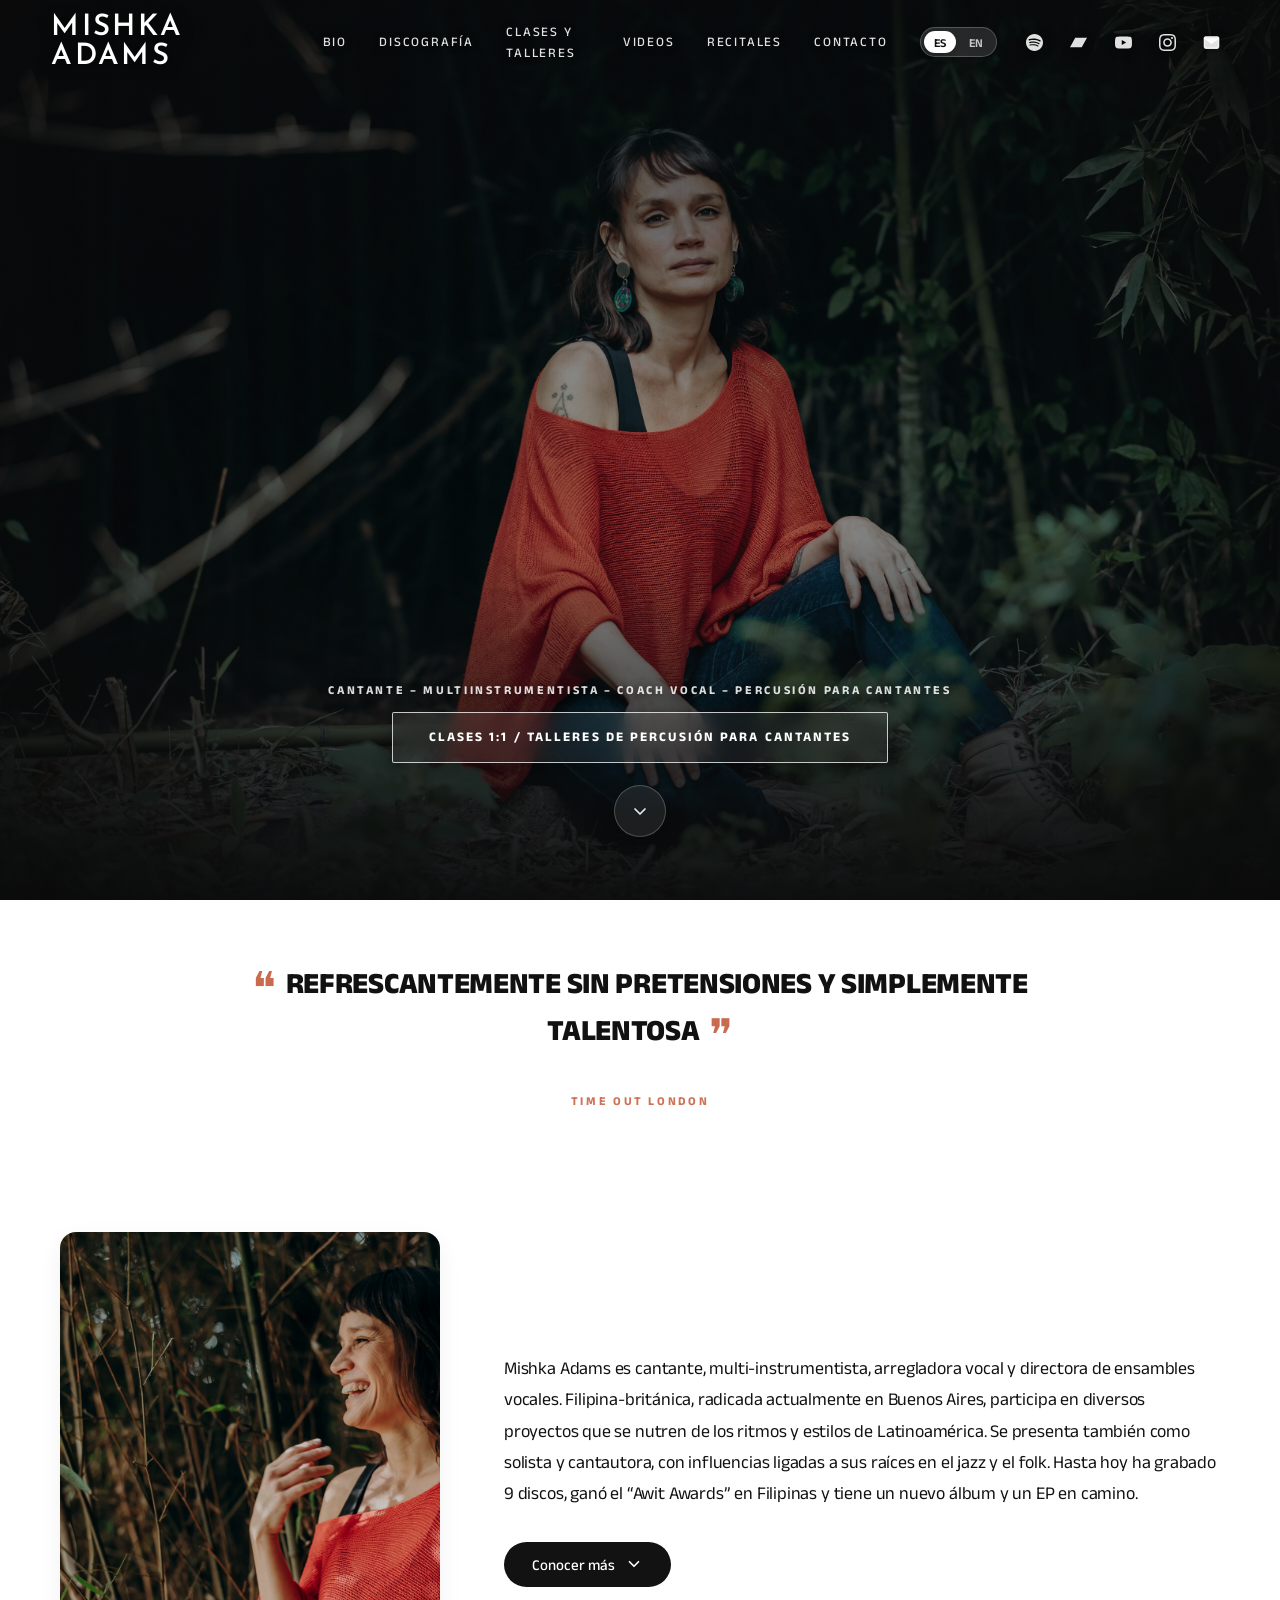
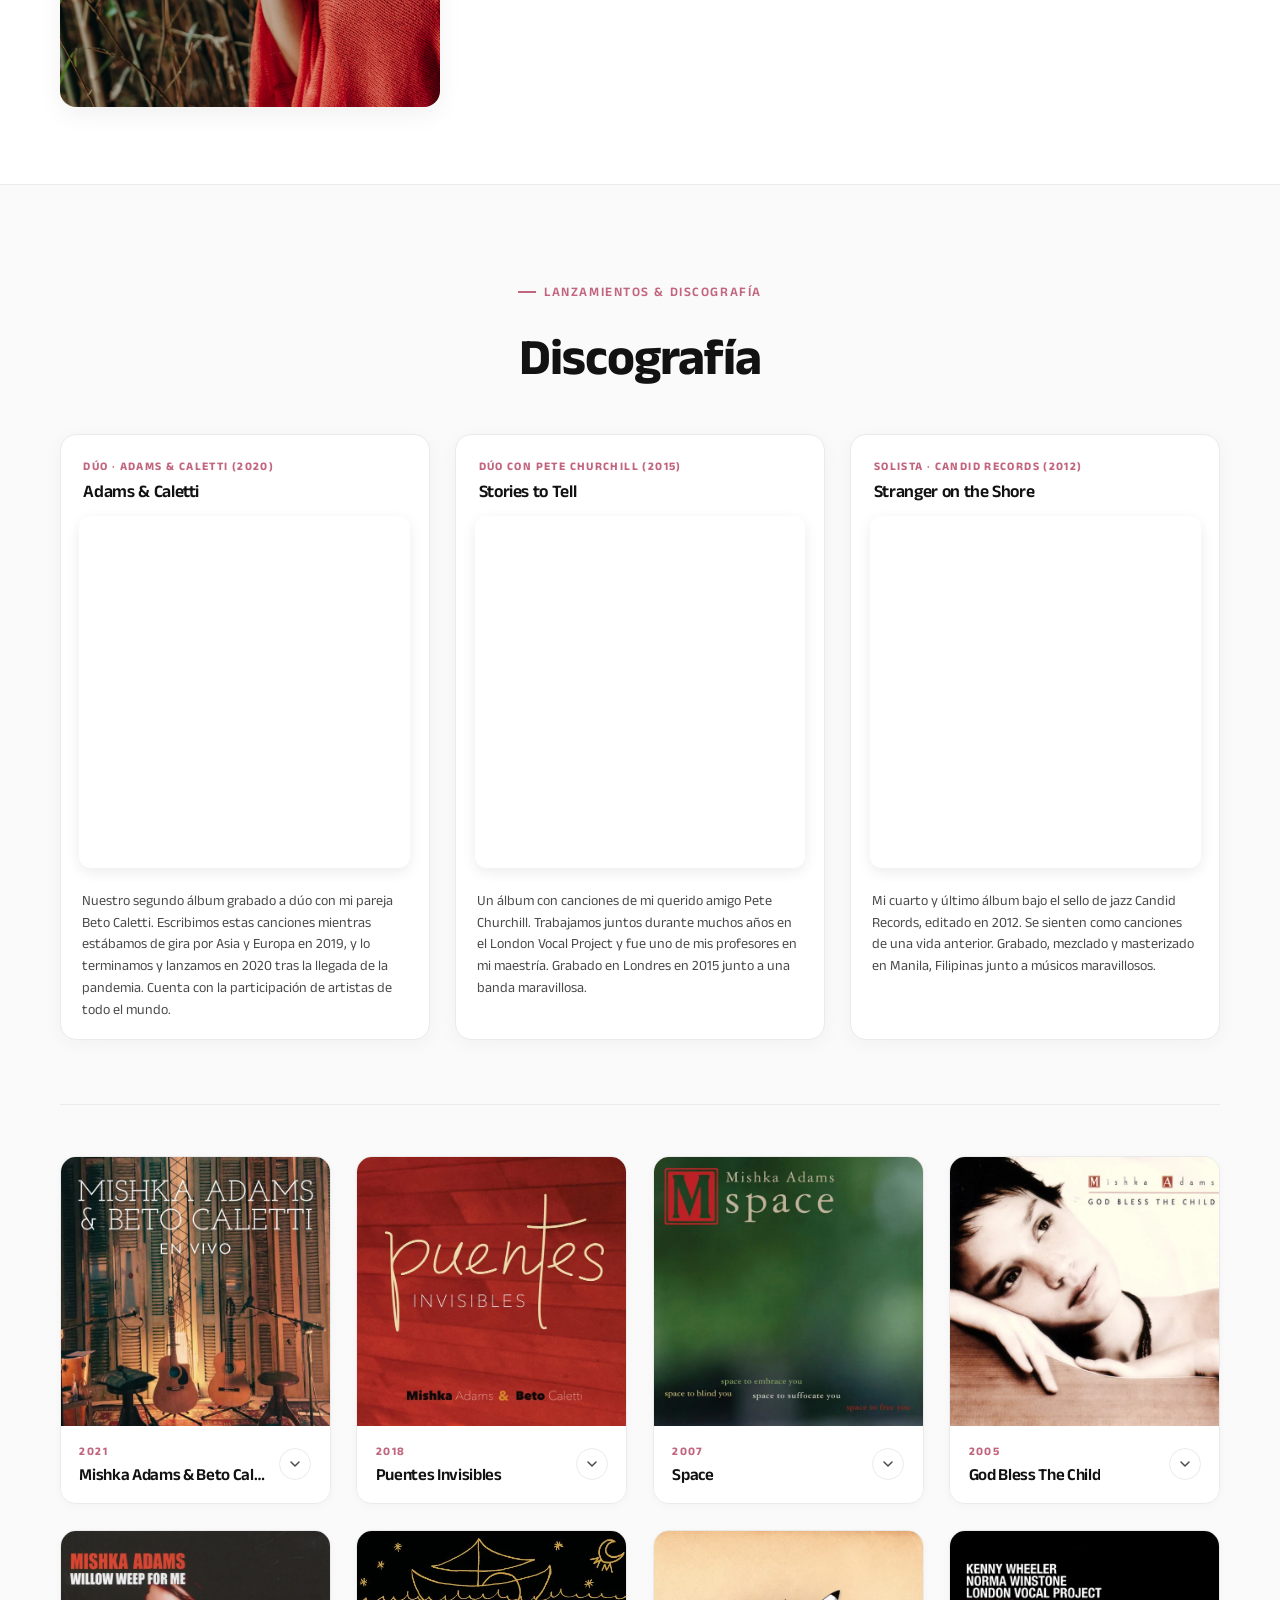
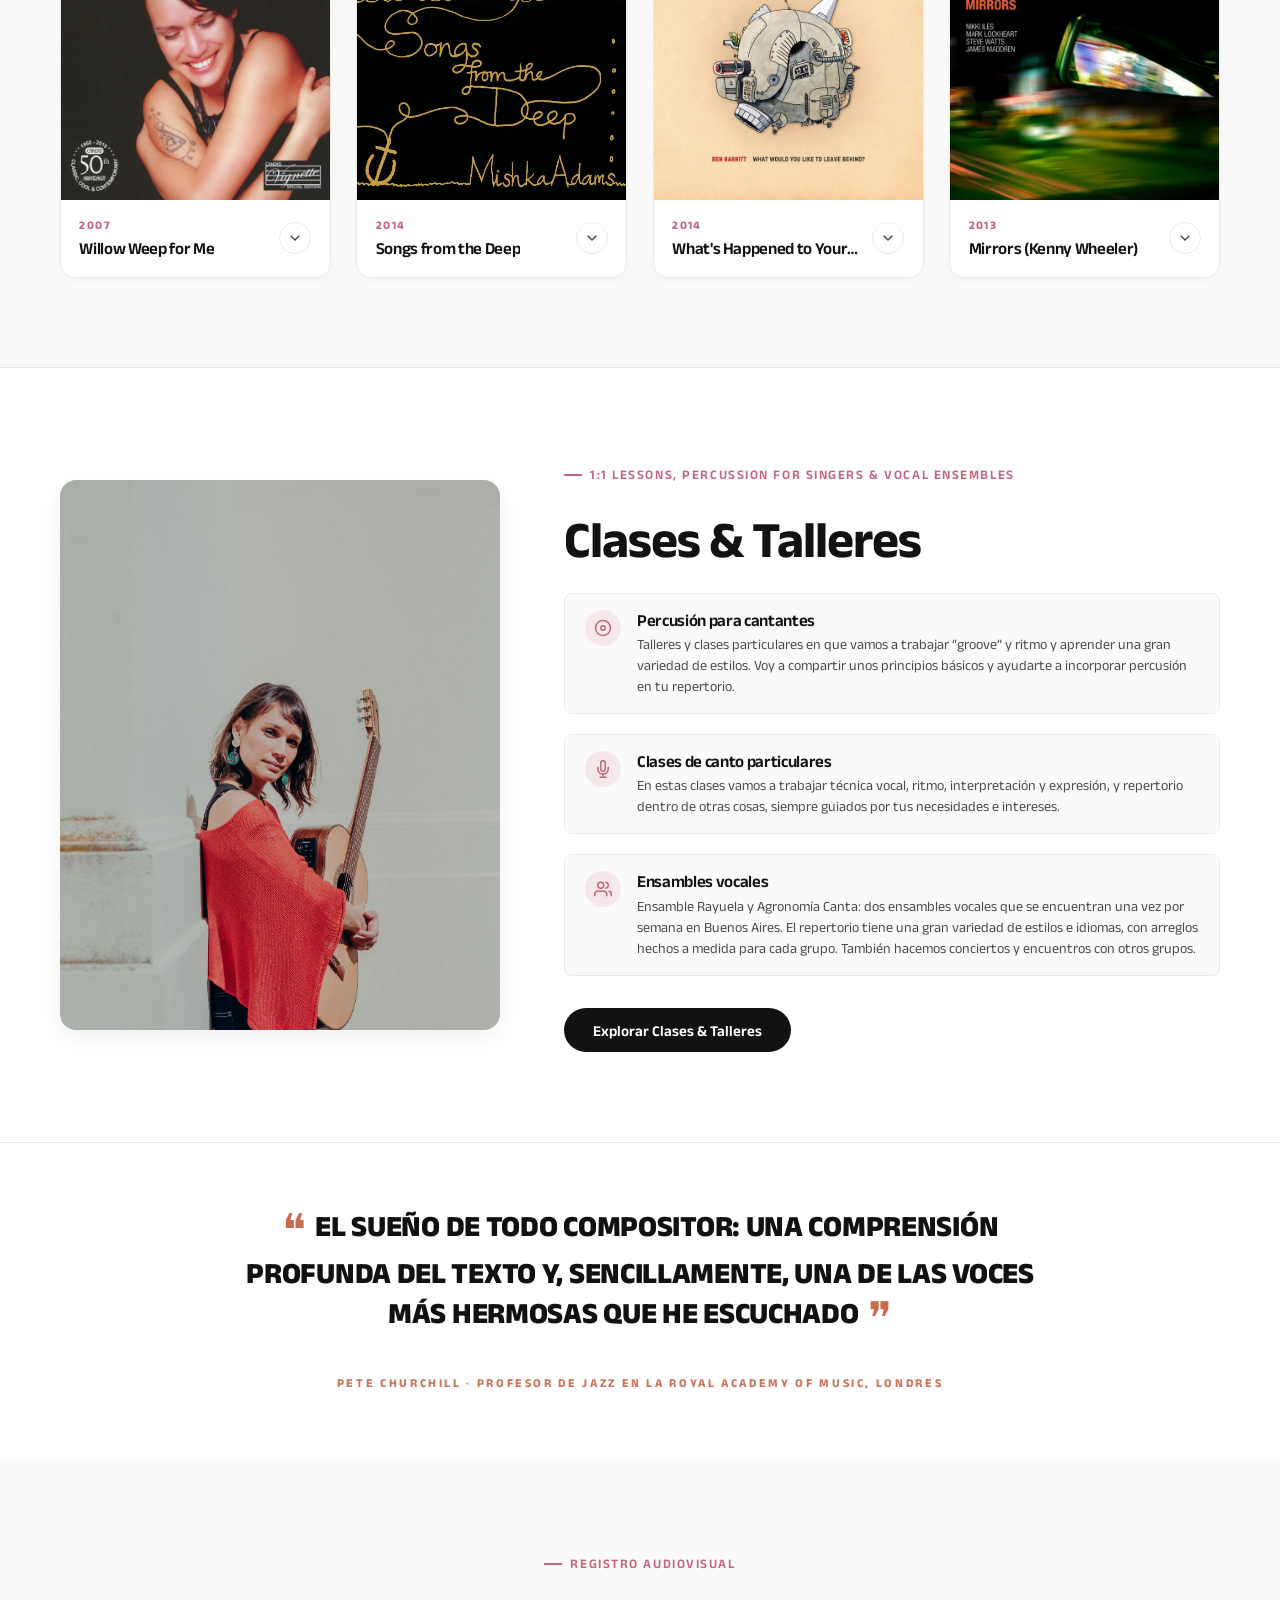
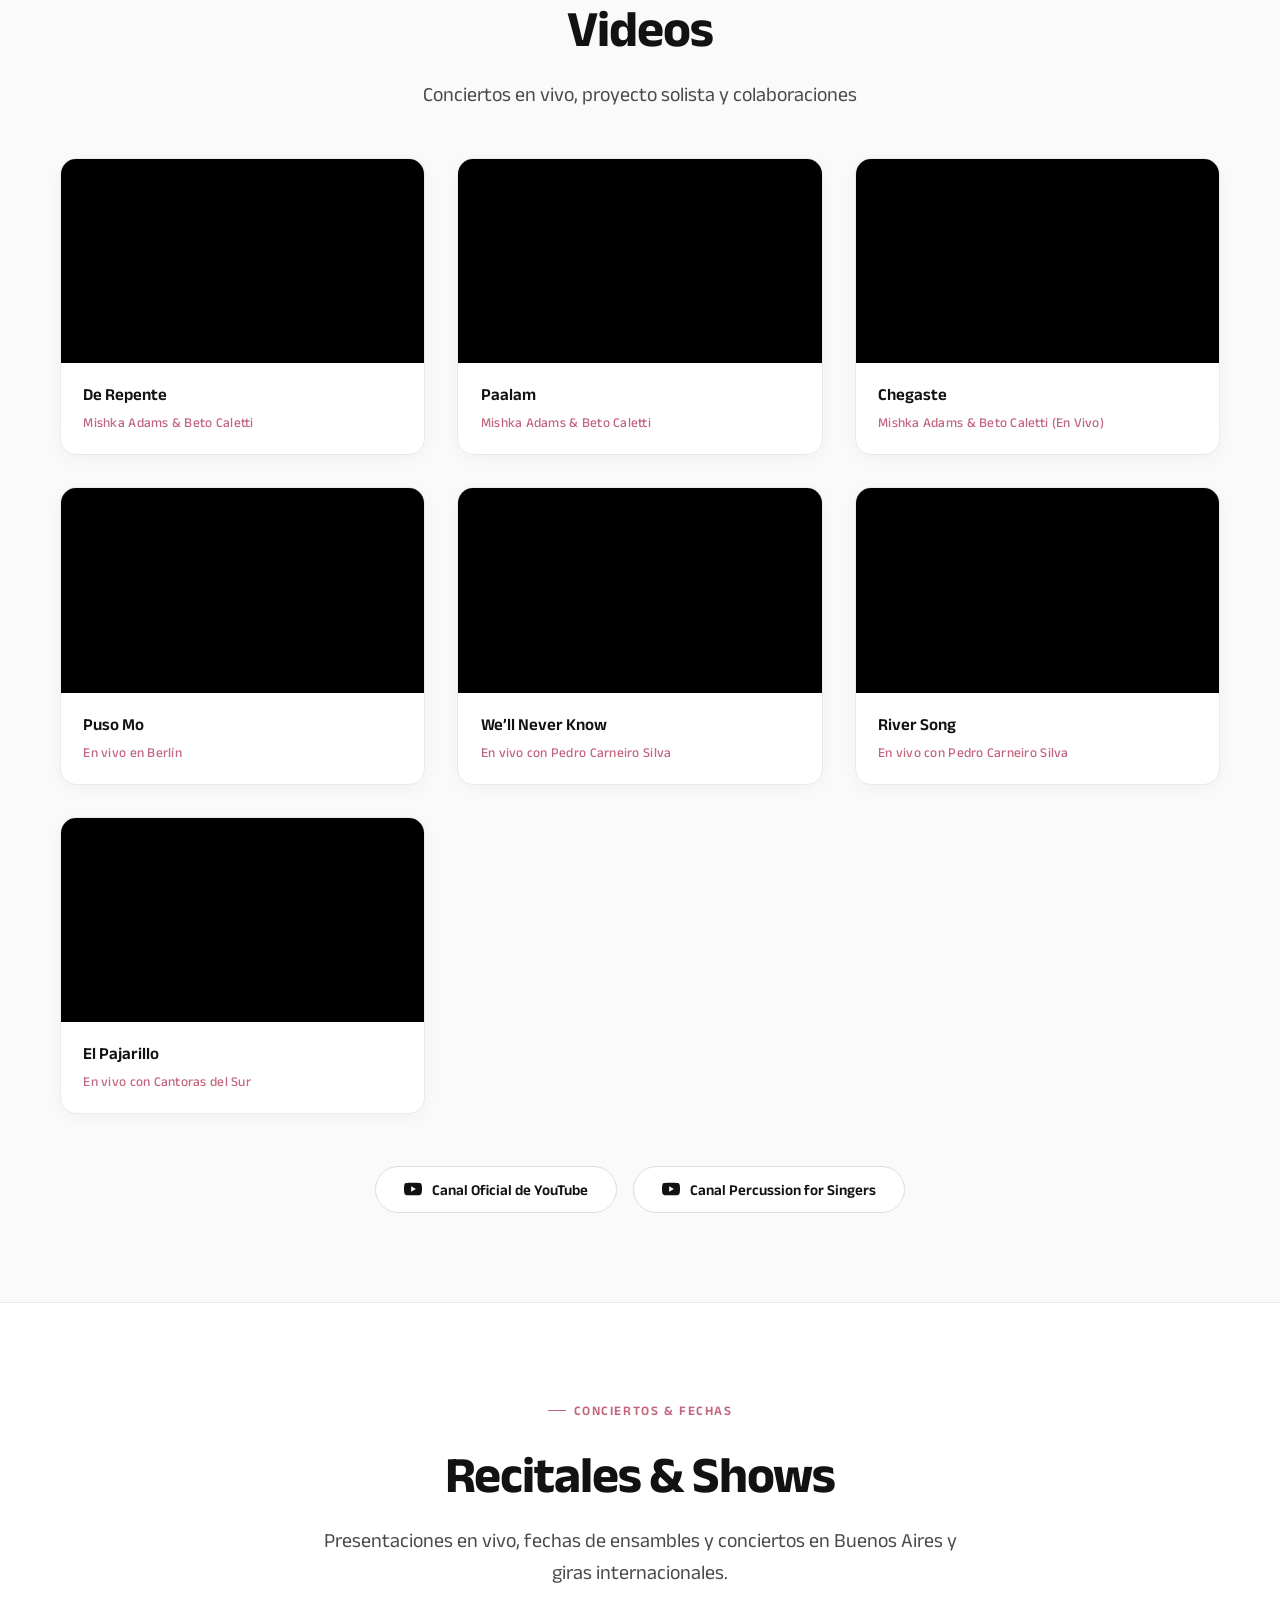
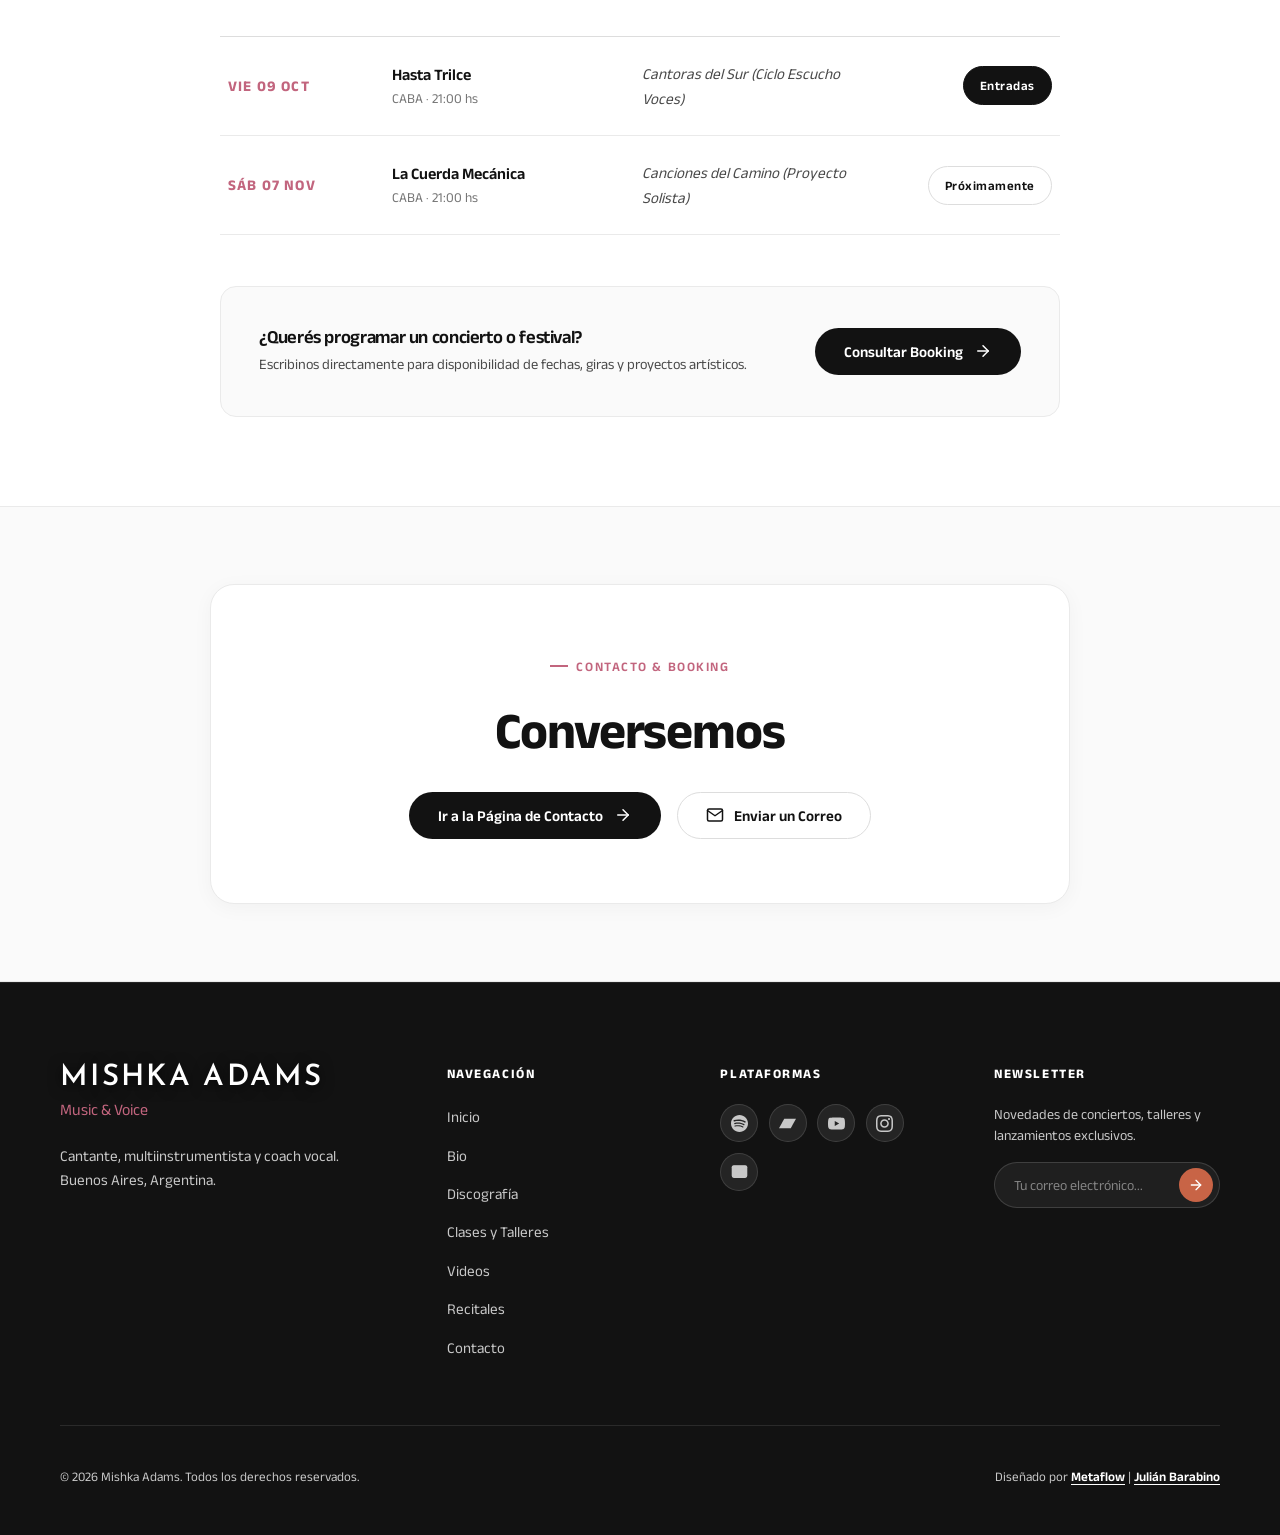
==== commit c561f1d2: "feat(shows): add ticket link for Oct 9 show on Alternativa Teatral" ====
--- a/index.html
+++ b/index.html
@@ -86,6 +86,11 @@
         "performer": {
           "@type": "Person",
           "name": "Mishka Adams"
+        },
+        "offers": {
+          "@type": "Offer",
+          "url": "https://www.alternativateatral.com/obra102947-escucho-voces-edicion-primavera",
+          "availability": "https://schema.org/InStock"
         }
       },
       {
@@ -1041,7 +1046,7 @@
           </div>
           <div class="gig-project" data-i18n="show1Project">Cantoras del Sur (Ciclo Escucho Voces)</div>
           <div class="gig-action">
-            <a href="contacto.html?subject=booking" class="gig-status-btn" data-i18n="show1Status" rel="nofollow">Próximamente</a>
+            <a href="https://www.alternativateatral.com/obra102947-escucho-voces-edicion-primavera" target="_blank" rel="noopener noreferrer" class="gig-status-btn gig-btn-ticket" data-i18n="show1Status">Entradas</a>
           </div>
         </div>
 
--- a/styles.css
+++ b/styles.css
@@ -2836,6 +2836,18 @@
   border-color: var(--text-primary);
 }
 
+.gig-status-btn.gig-btn-ticket {
+  background: var(--text-primary);
+  color: #ffffff;
+  border-color: var(--text-primary);
+}
+
+.gig-status-btn.gig-btn-ticket:hover {
+  background: var(--accent-rose);
+  border-color: var(--accent-rose);
+  color: #ffffff;
+}
+
 .gigs-booking-callout {
   margin-top: clamp(2.5rem, 4vw, 3.5rem);
   padding: clamp(1.8rem, 3vw, 2.5rem);
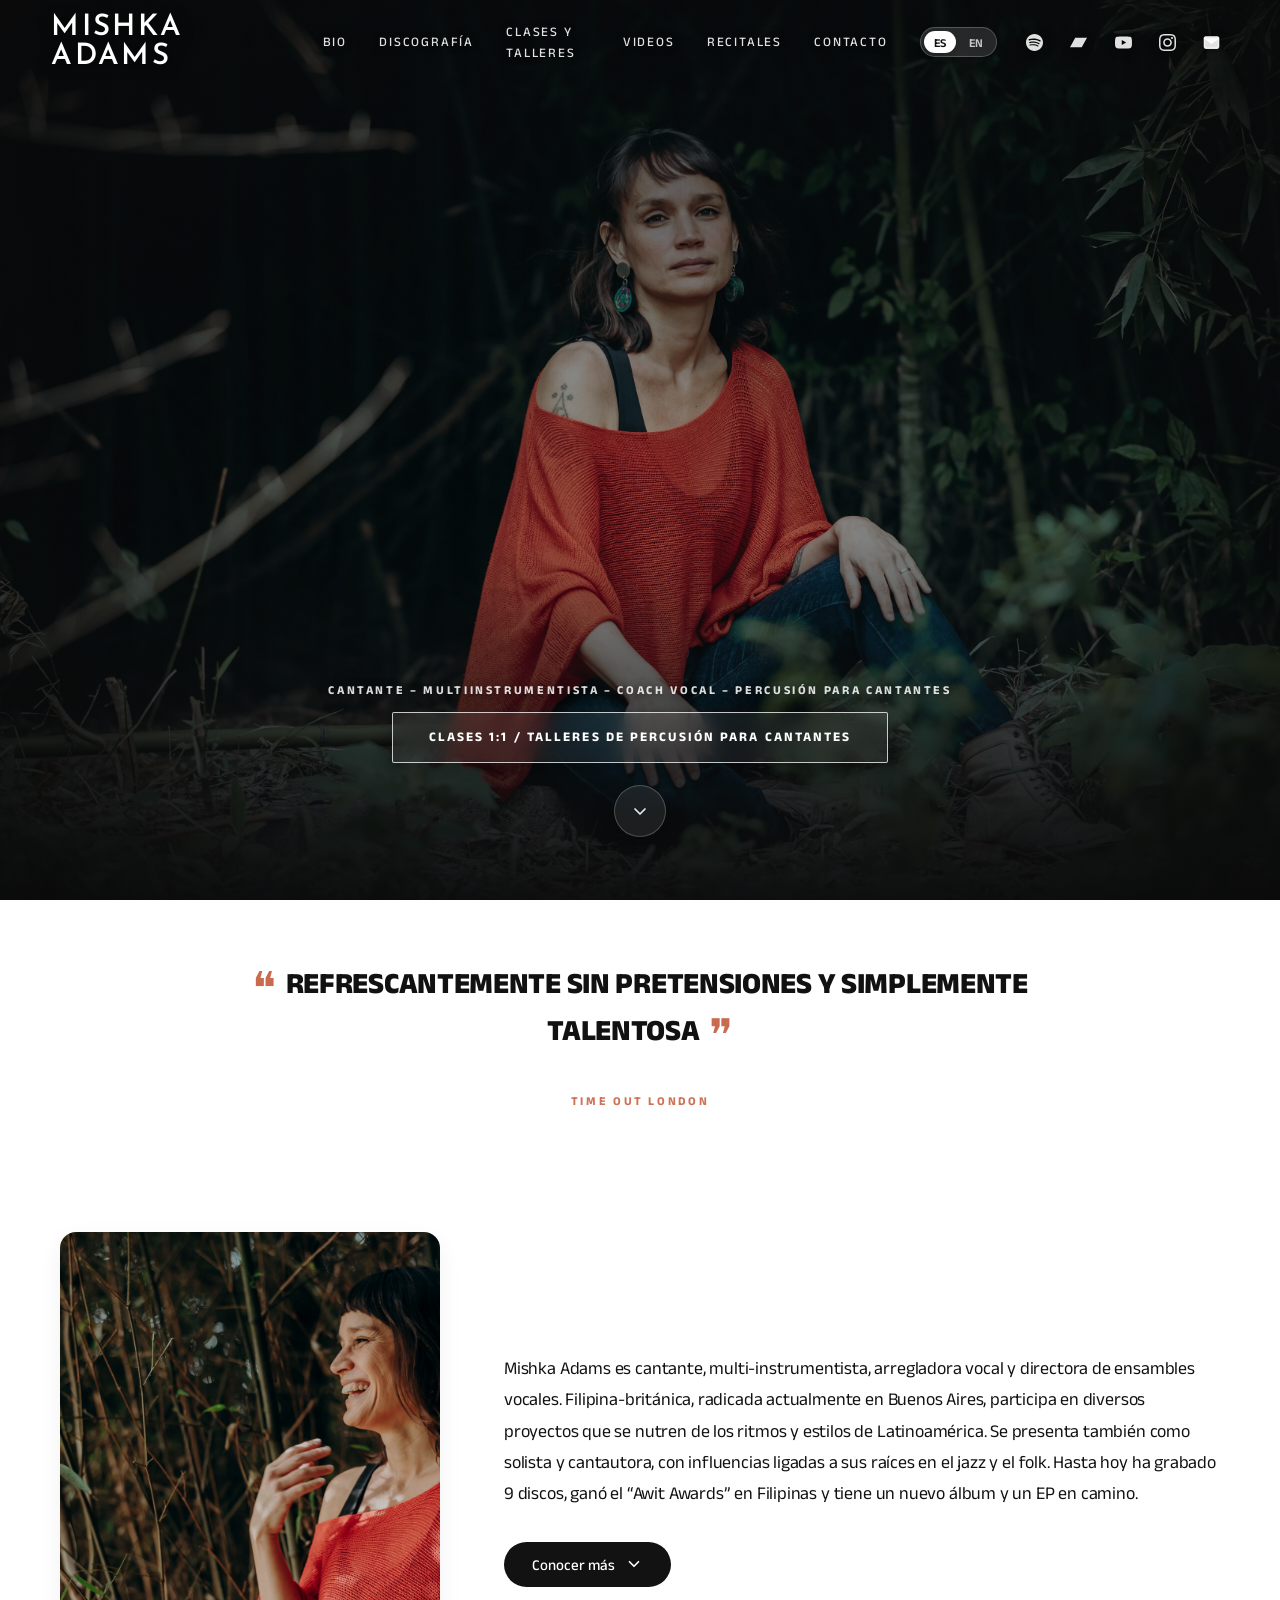
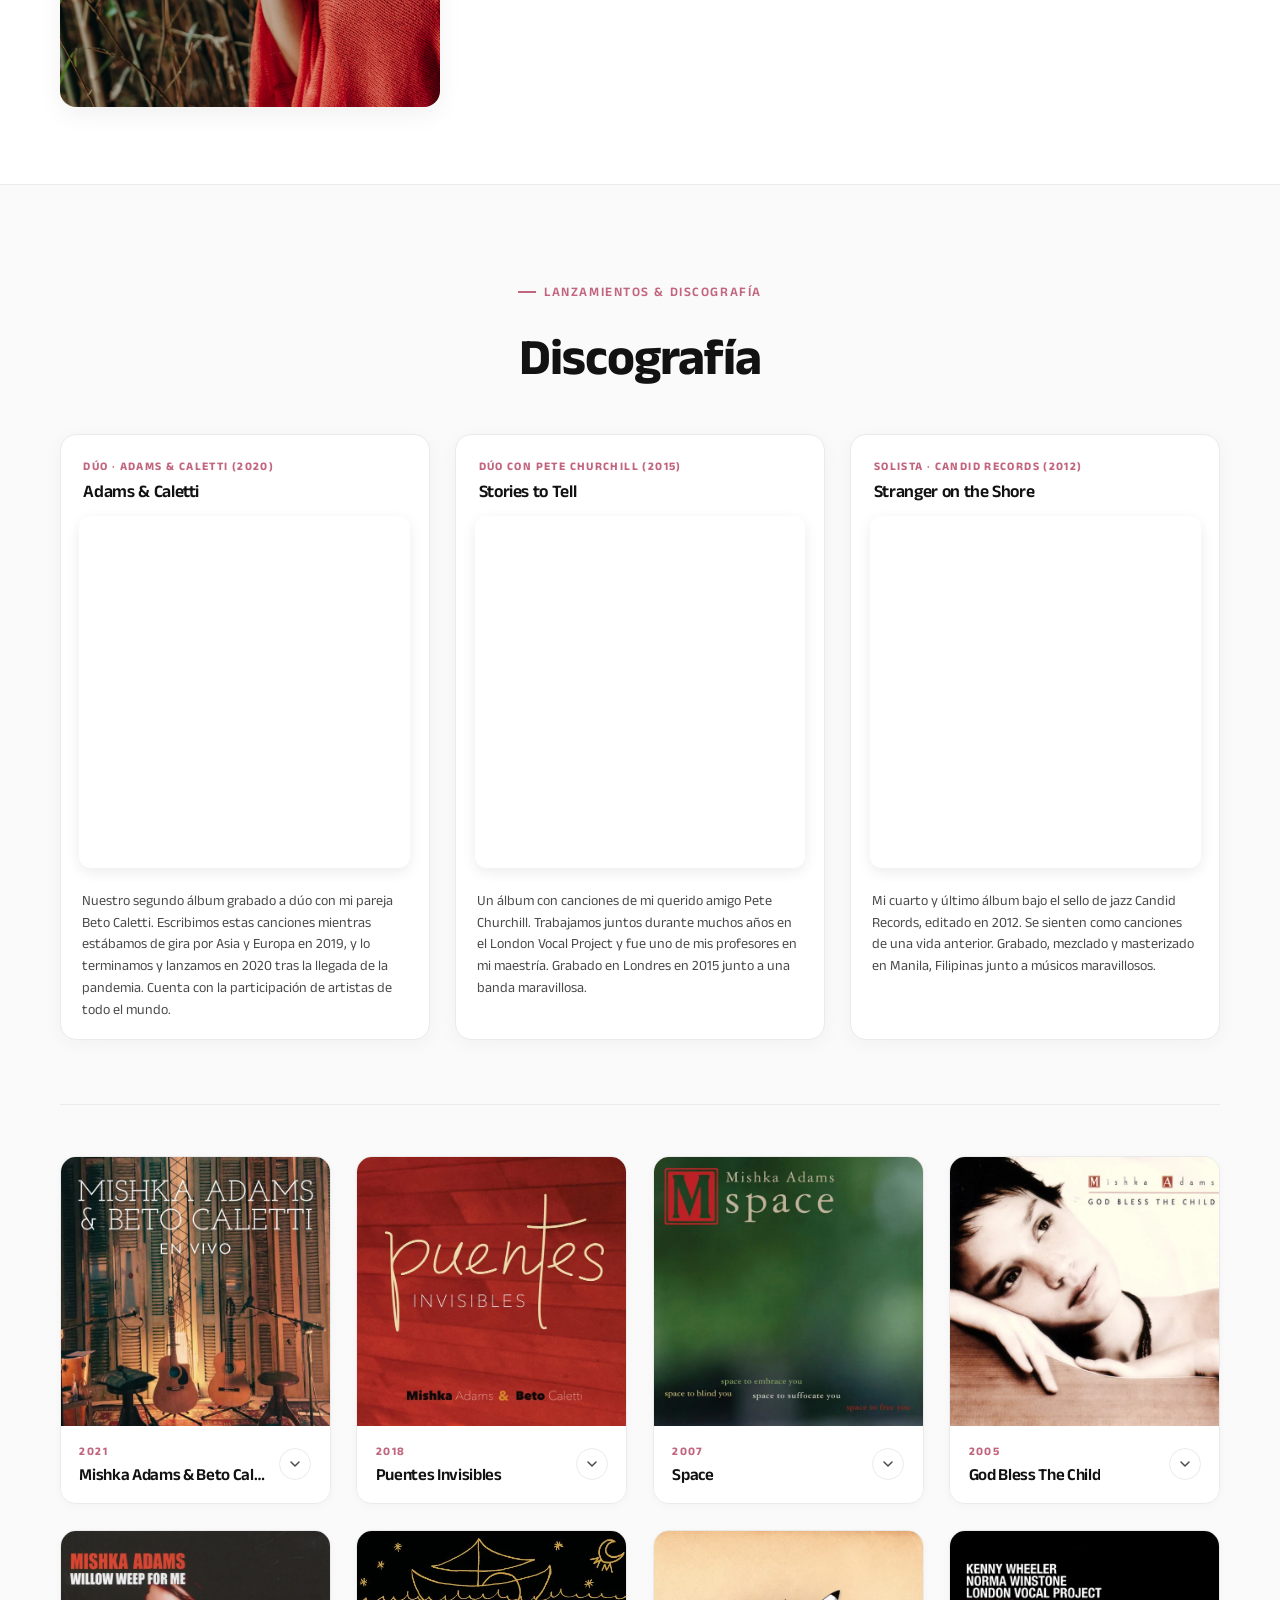
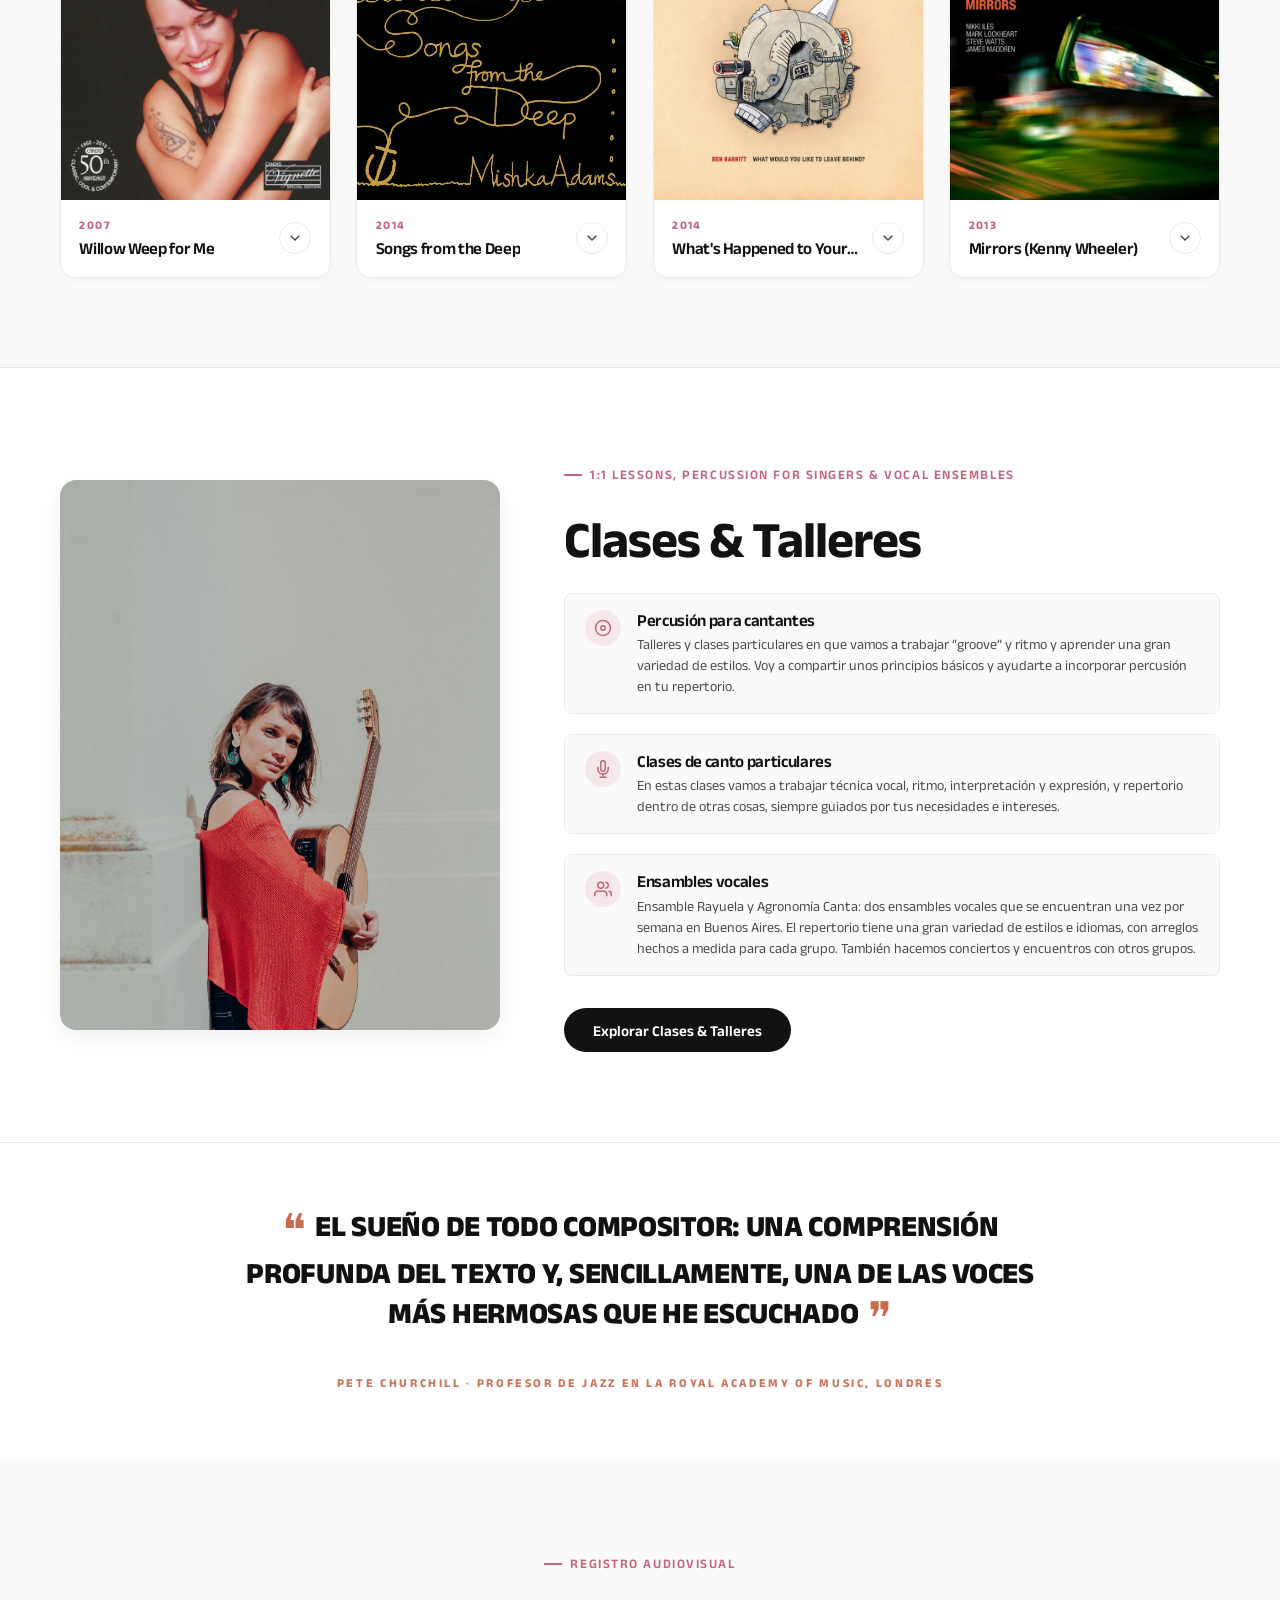
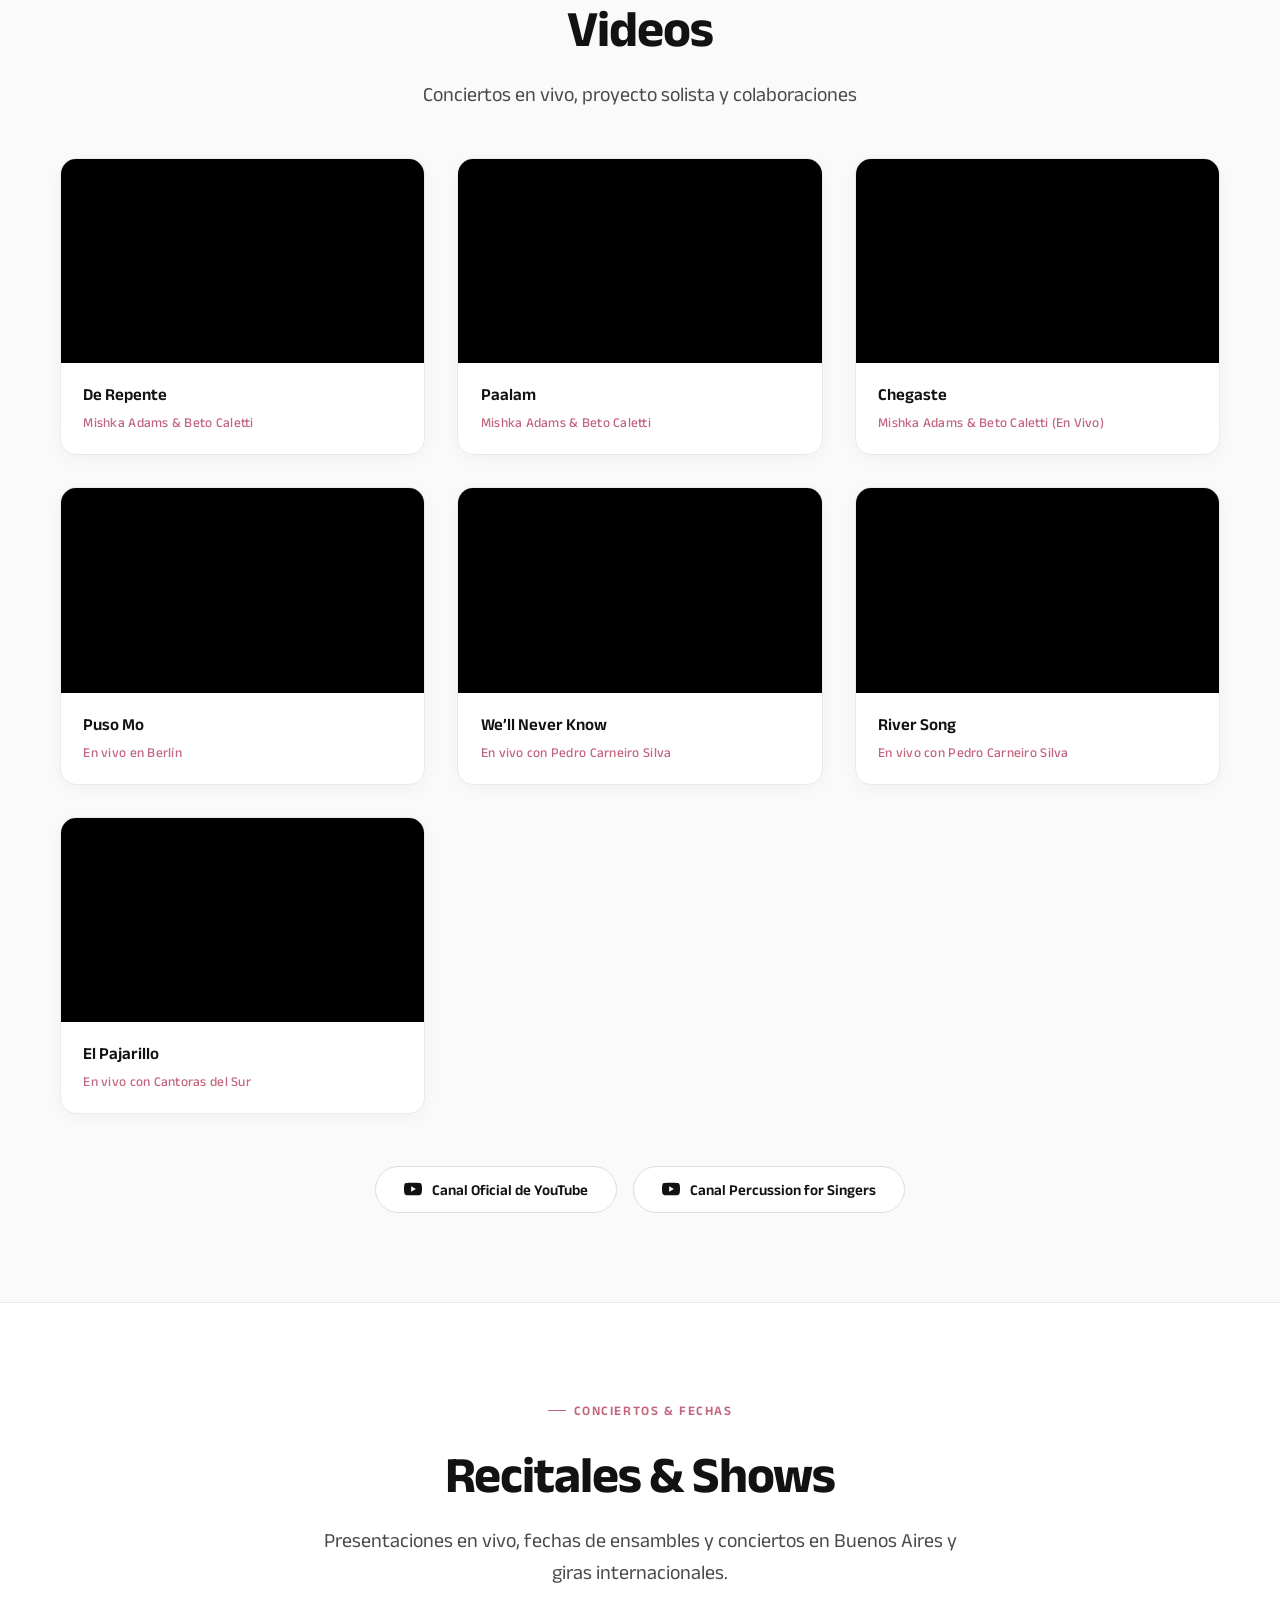
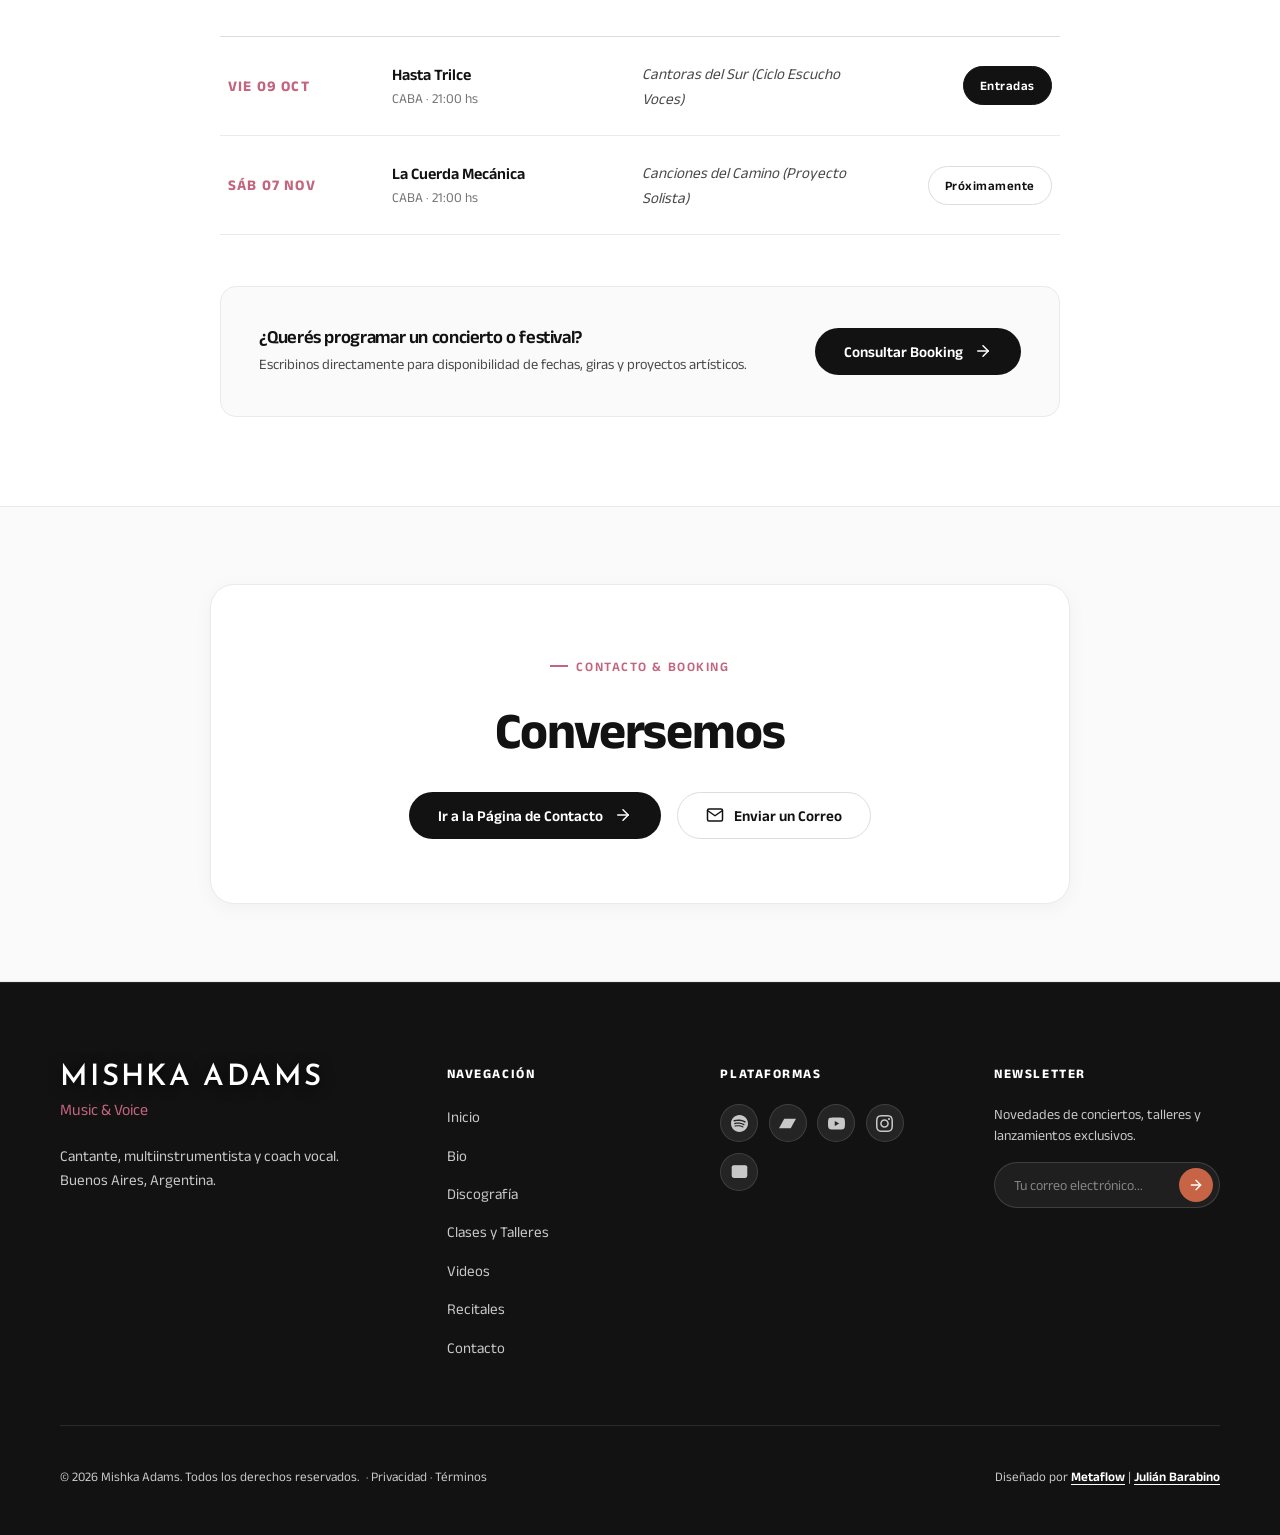
==== commit c2d1df42: "feat(legal): add privacy policy, terms of service, and technical documentation for Meta verification" ====
--- a/index.html
+++ b/index.html
@@ -1209,6 +1209,10 @@
       <div class="footer-bottom">
         <div>
           <span>© 2026 Mishka Adams. <span data-i18n="footerRights">Todos los derechos reservados.</span></span>
+          <span class="footer-legal-links">
+            · <a href="privacidad.html" data-i18n="footerPrivacy">Privacidad</a>
+            · <a href="terminos.html" data-i18n="footerTerms">Términos</a>
+          </span>
         </div>
         <div class="footer-credits">
           <span data-i18n-html="footerCredits">Diseñado por <a href="https://metaflow.com.ar" target="_blank" rel="noopener noreferrer">Metaflow</a> | <a href="https://julianbarabino.com.ar" target="_blank" rel="noopener noreferrer">Julián Barabino</a></span>
--- a/styles.css
+++ b/styles.css
@@ -259,8 +259,9 @@
   pointer-events: none;
 }
 
-/* Dedicated Header Background exclusively for Contact Page */
-body.page-contacto .site-header {
+/* Dedicated Header Background exclusively for Contact and Legal Pages */
+body.page-contacto .site-header,
+body.page-legal .site-header {
   background-color: rgba(18, 18, 18, 0.96);
   backdrop-filter: blur(16px);
   -webkit-backdrop-filter: blur(16px);
@@ -269,7 +270,9 @@
 }
 
 body.page-contacto .brand-name,
-body.page-contacto .nav-link {
+body.page-contacto .nav-link,
+body.page-legal .brand-name,
+body.page-legal .nav-link {
   text-shadow: none;
 }
 
@@ -1690,6 +1693,23 @@
 
 .footer-credits a:hover {
   color: var(--accent-rose);
+}
+
+.footer-legal-links {
+  display: inline-block;
+  margin-left: 0.25rem;
+}
+
+.footer-legal-links a {
+  color: var(--text-on-dark-muted);
+  text-decoration: none;
+  transition: color var(--transition-fast);
+}
+
+.footer-legal-links a:hover {
+  color: #ffffff;
+  text-decoration: underline;
+  text-underline-offset: 3px;
 }
 
 /* --------------------------------------------------------------------------
@@ -3164,3 +3184,69 @@
     grid-template-columns: 1fr;
   }
 }
+
+/* --------------------------------------------------------------------------
+   16. LEGAL PAGES STYLES (privacidad.html & terminos.html)
+   -------------------------------------------------------------------------- */
+.legal-section {
+  padding-top: calc(var(--header-height) + clamp(3rem, 5vw, 4.5rem));
+  padding-bottom: clamp(4rem, 7vw, 6.5rem);
+  background-color: var(--bg-canvas);
+}
+
+.legal-header {
+  margin-bottom: clamp(2rem, 4vw, 3rem);
+  padding-bottom: 1.5rem;
+  border-bottom: 1px solid var(--border-subtle);
+}
+
+.legal-meta {
+  font-size: 0.875rem;
+  color: var(--text-muted);
+  margin-top: 0.75rem;
+}
+
+.legal-body {
+  display: flex;
+  flex-direction: column;
+  gap: 2rem;
+}
+
+.legal-block h2 {
+  font-size: clamp(1.2rem, 2vw, 1.45rem);
+  font-weight: 600;
+  color: var(--text-primary);
+  margin-bottom: 0.85rem;
+  line-height: 1.35;
+}
+
+.legal-block p {
+  font-size: 0.95rem;
+  color: var(--text-secondary);
+  line-height: 1.75;
+  margin-bottom: 0.85rem;
+}
+
+.legal-block ul {
+  padding-left: 1.5rem;
+  margin-bottom: 1rem;
+}
+
+.legal-block li {
+  font-size: 0.95rem;
+  color: var(--text-secondary);
+  line-height: 1.7;
+  margin-bottom: 0.4rem;
+}
+
+.legal-block a {
+  color: var(--text-primary);
+  text-decoration: underline;
+  text-underline-offset: 3px;
+  font-weight: 500;
+  transition: color var(--transition-fast);
+}
+
+.legal-block a:hover {
+  color: var(--accent-rose);
+}
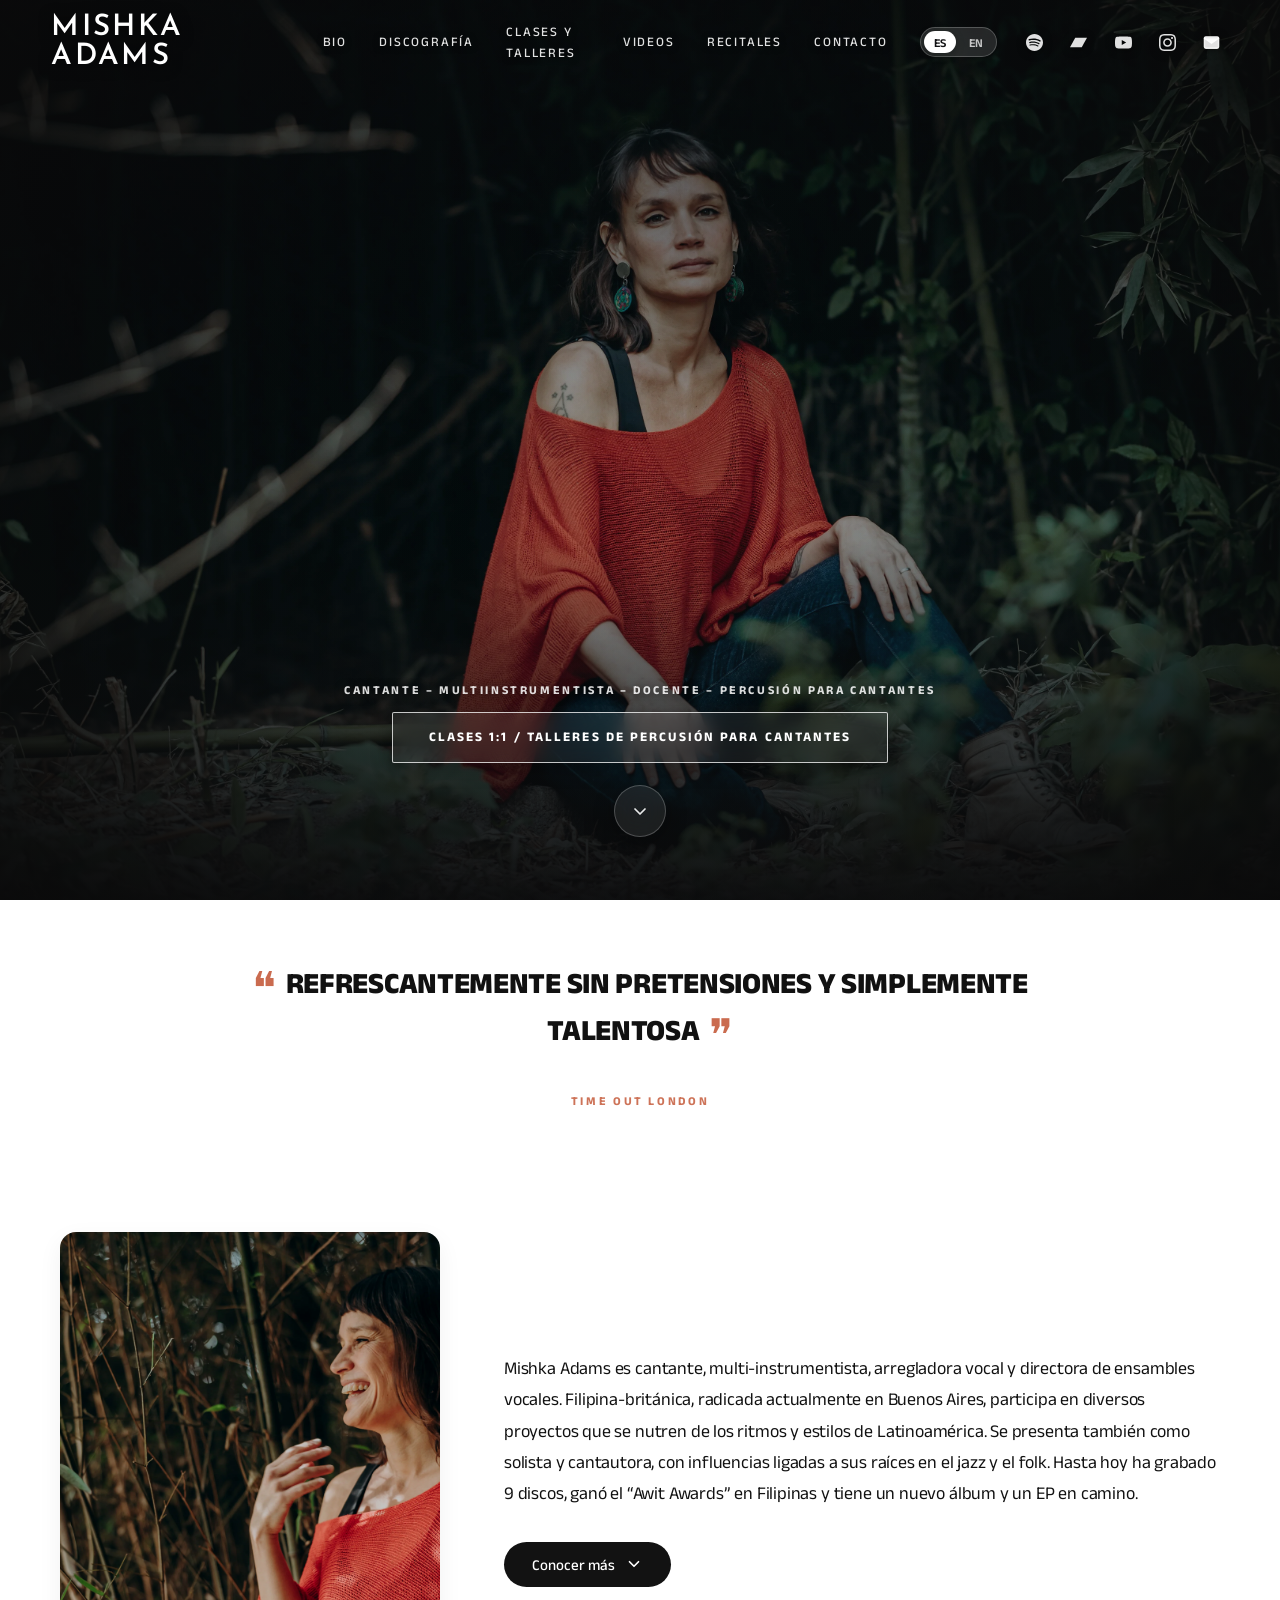
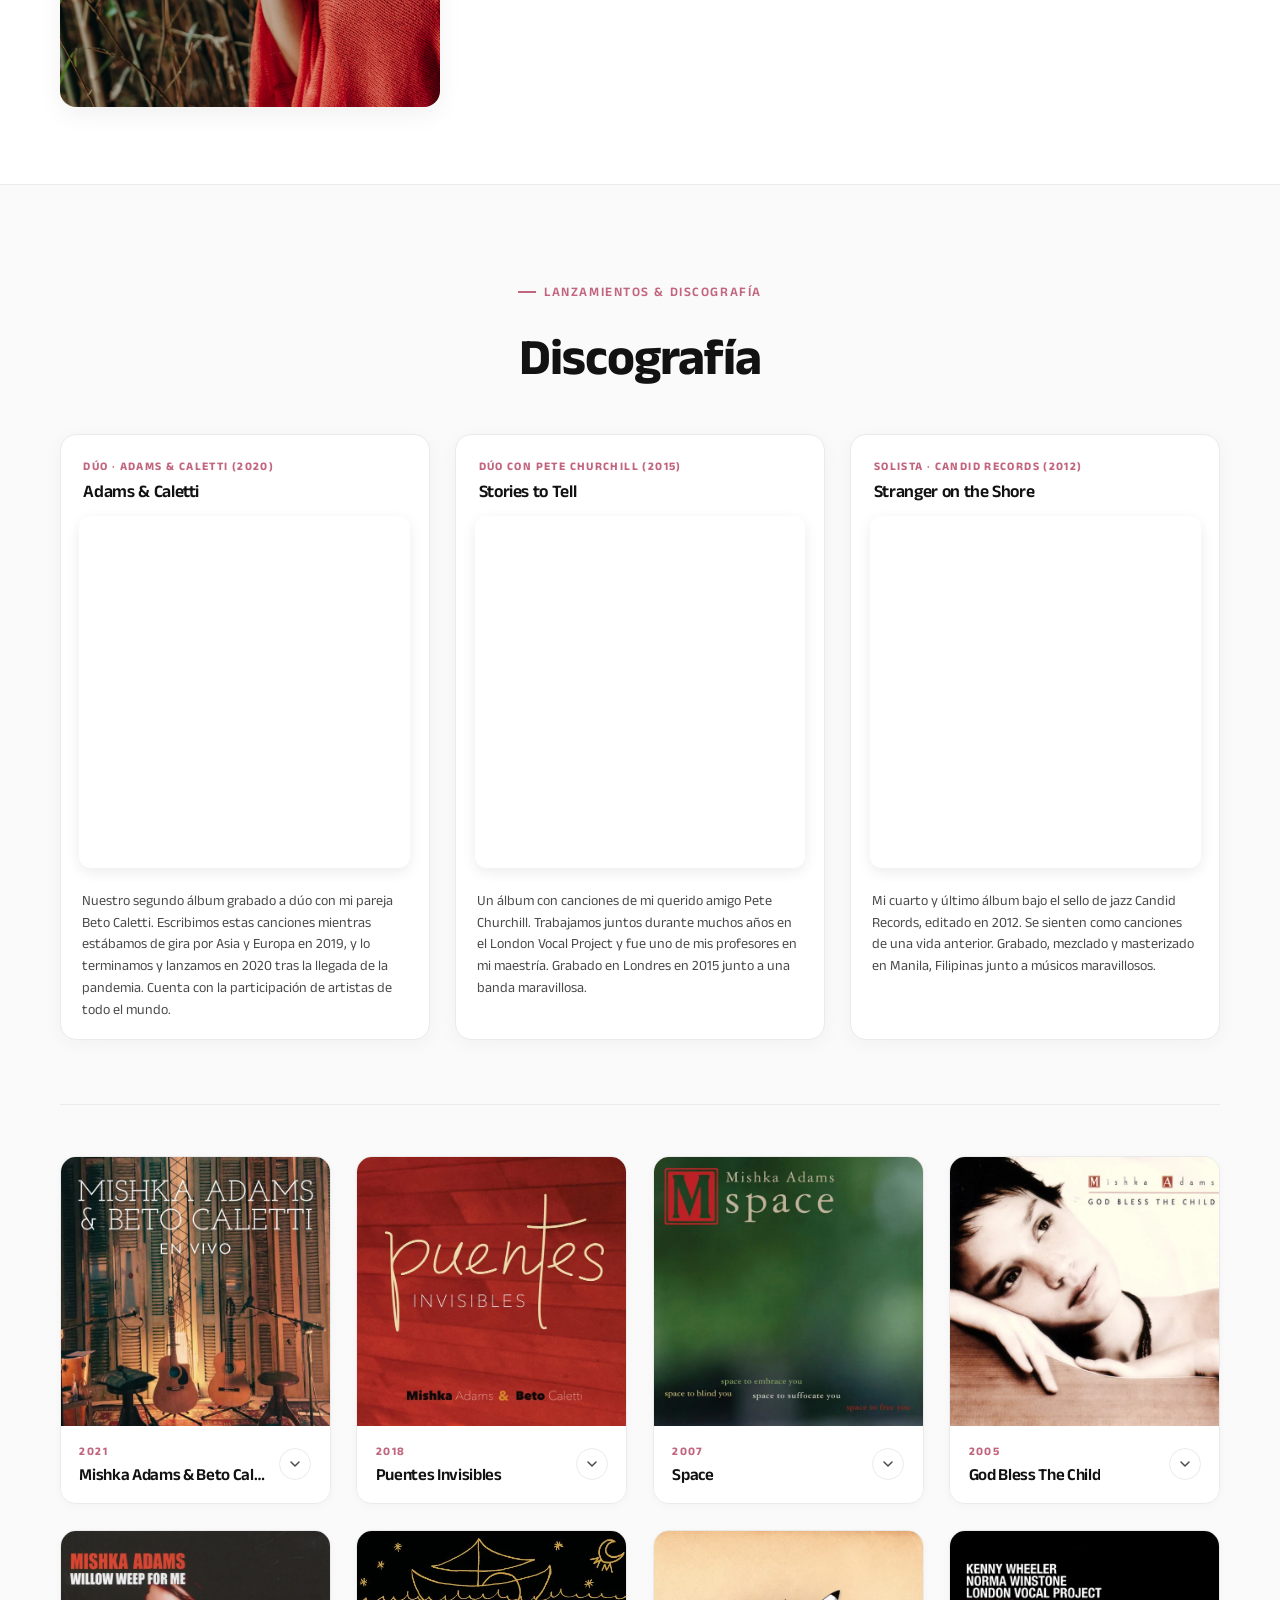
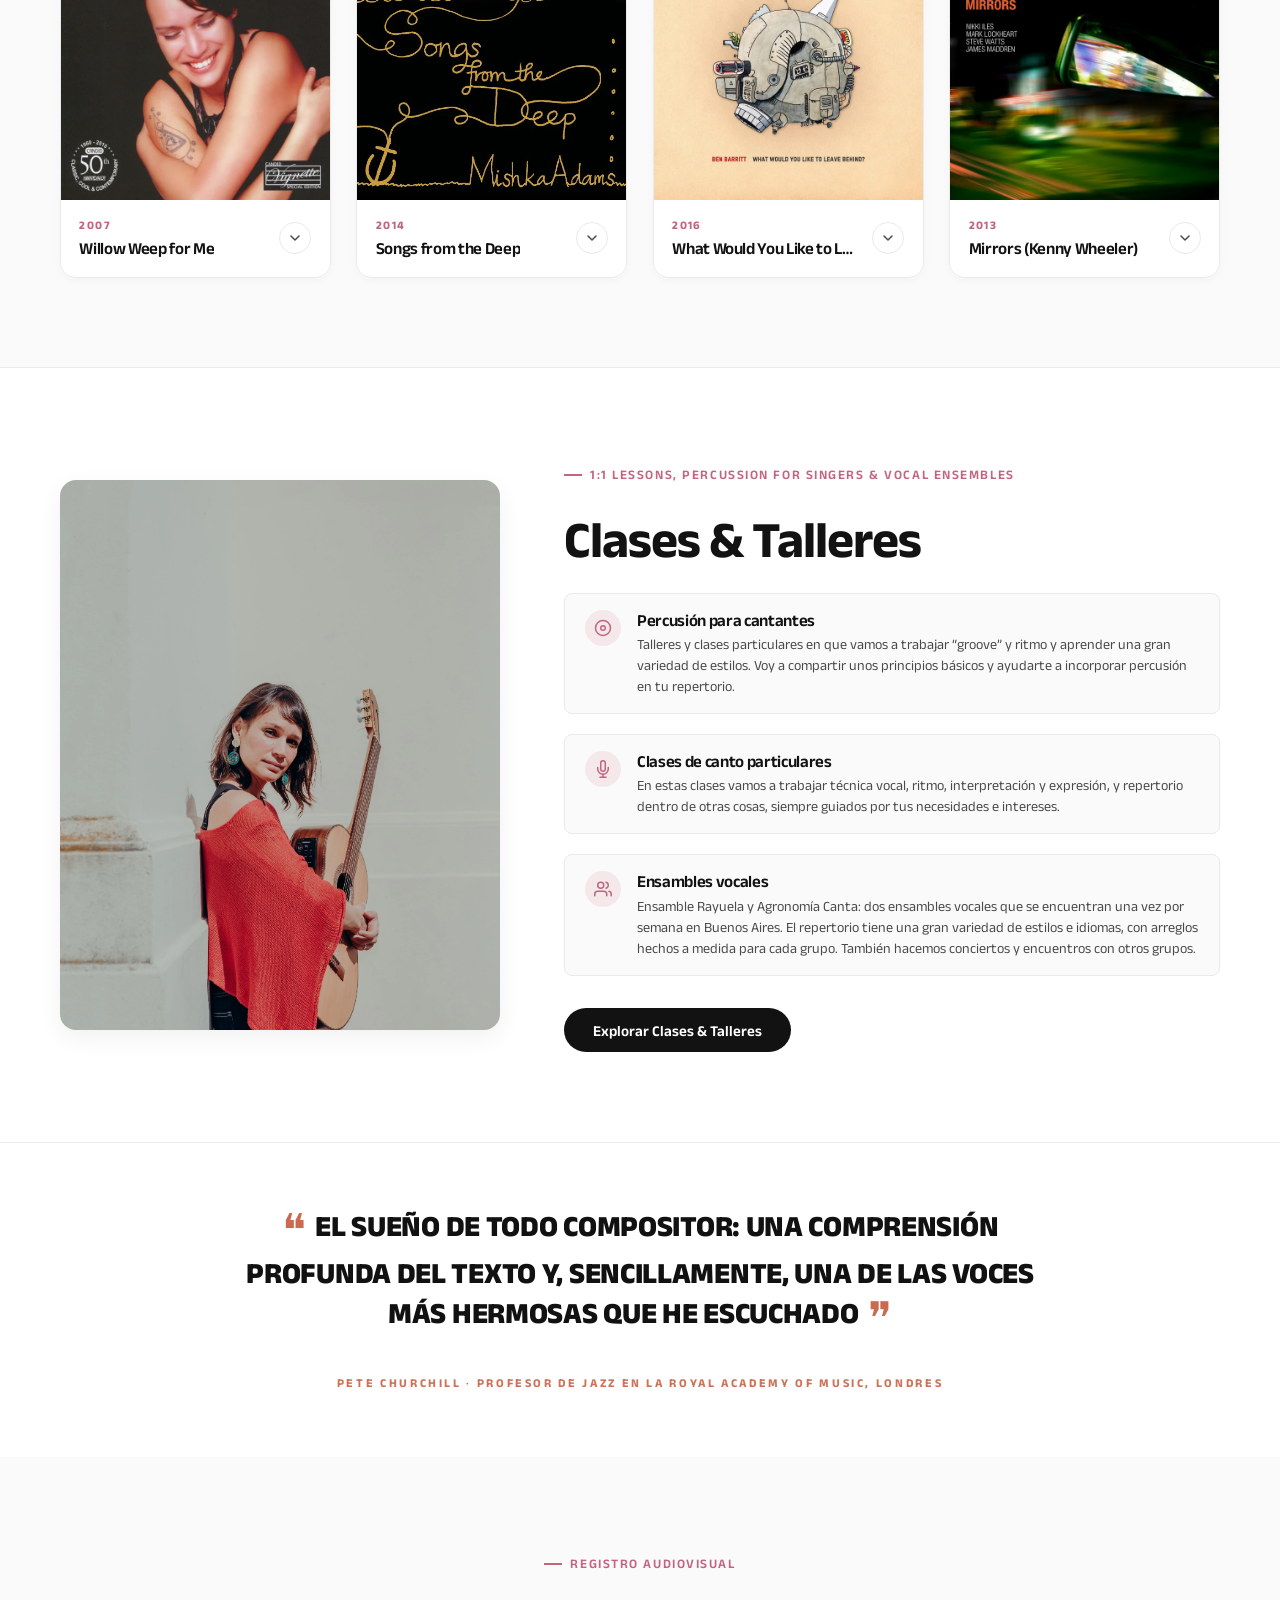
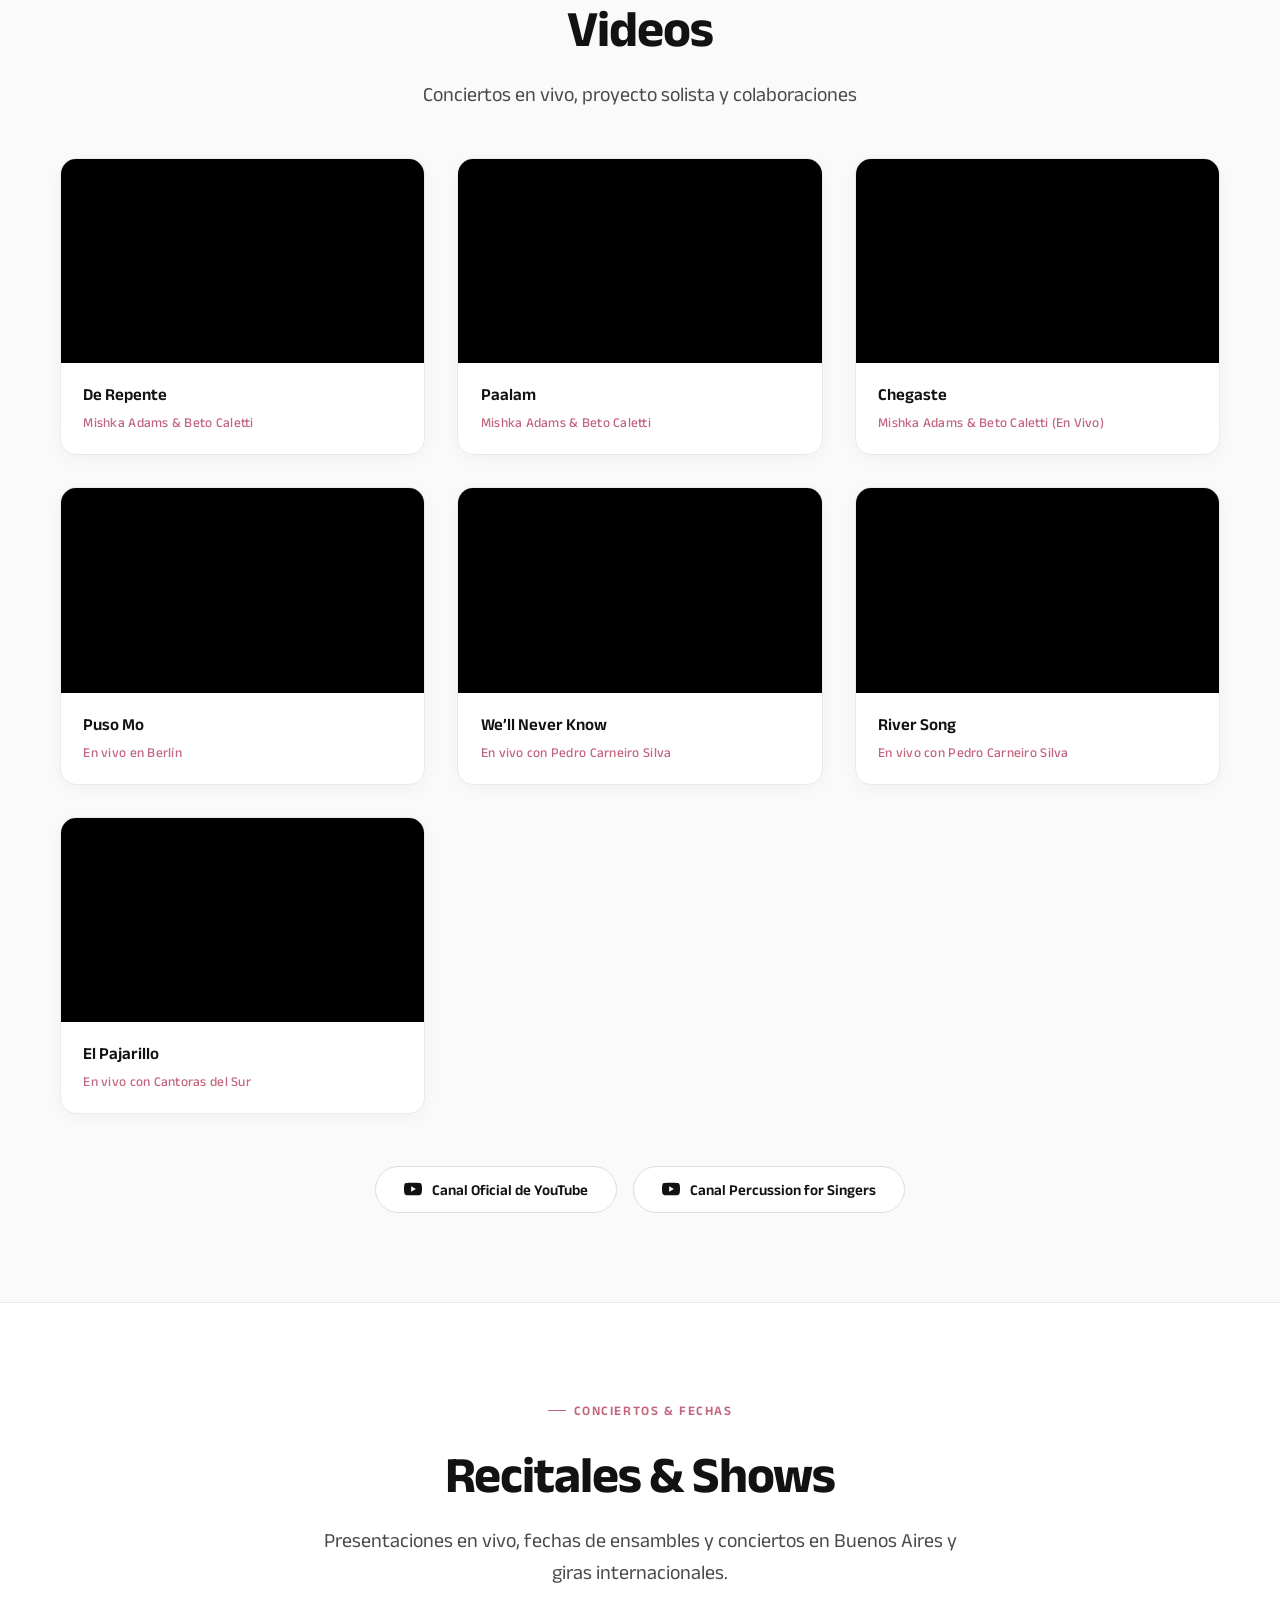
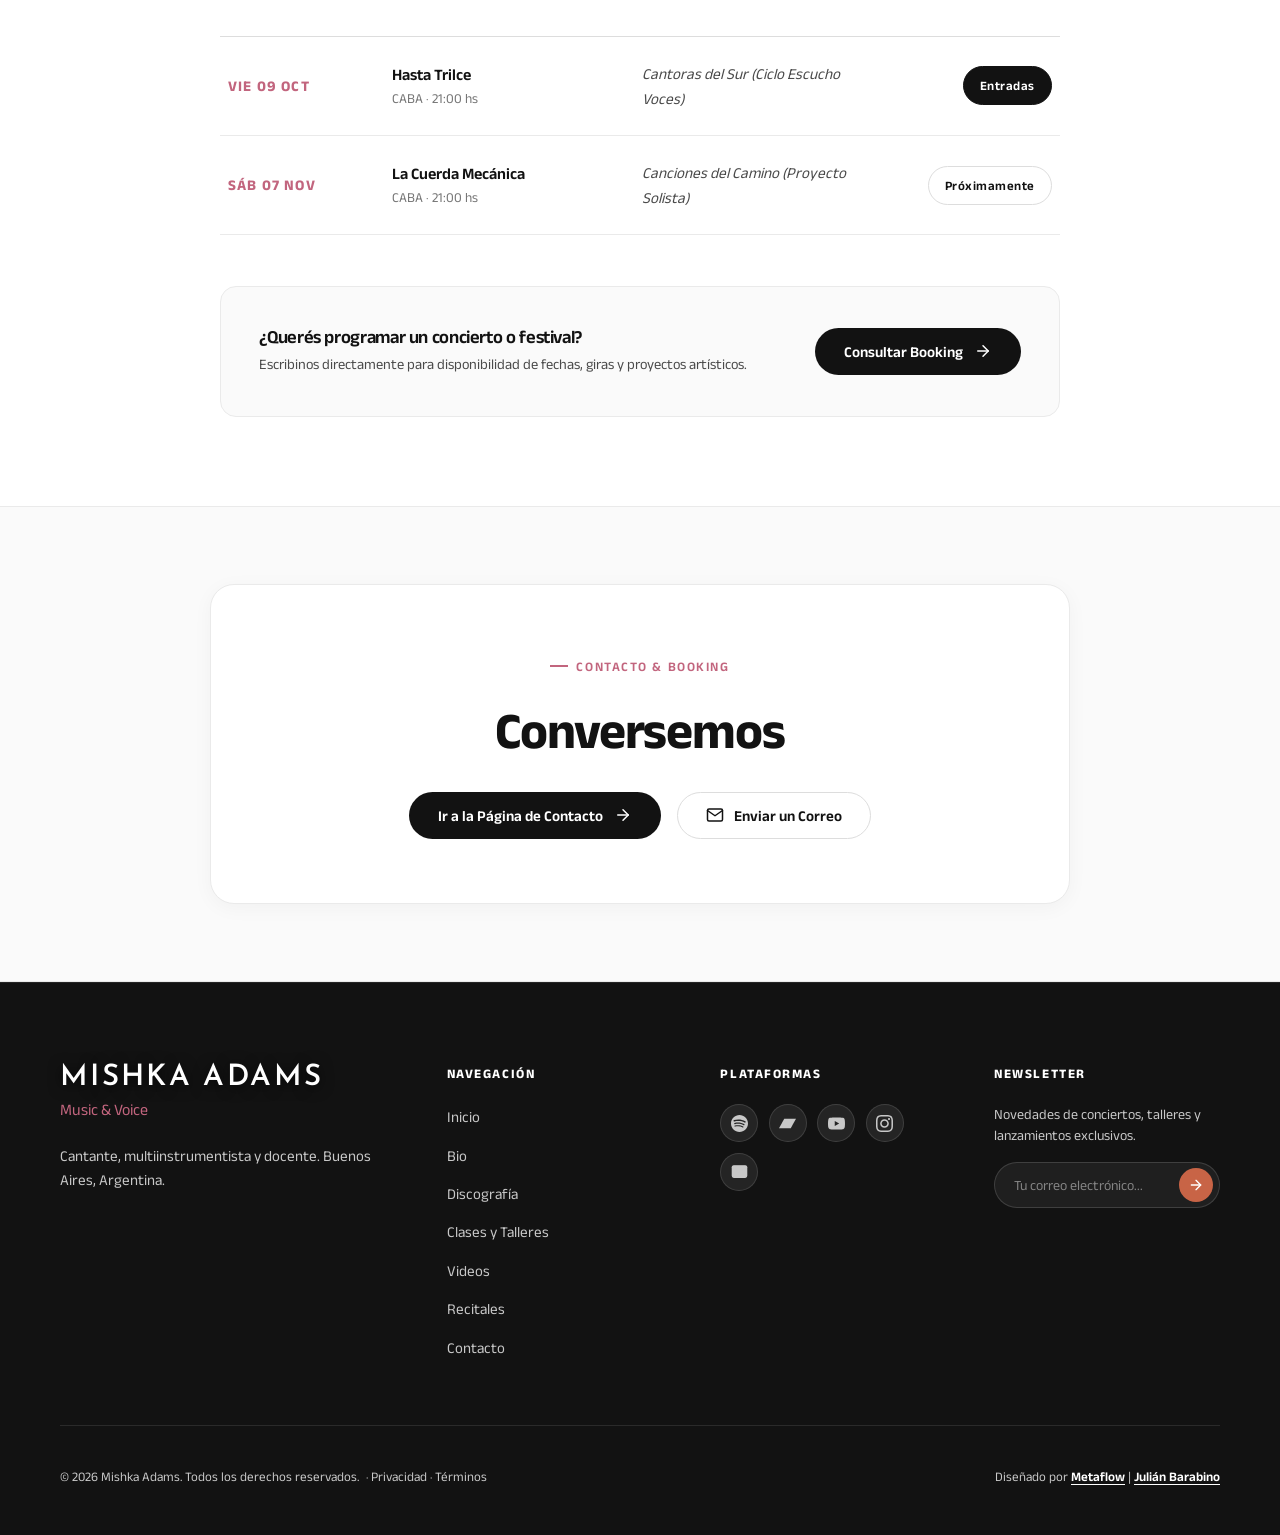
==== commit 0bc4084a: "fix(copy): update educator terminology, bio edits, and Ben Barritt album title" ====
--- a/index.html
+++ b/index.html
@@ -3,8 +3,8 @@
 <head>
   <meta charset="UTF-8" />
   <meta name="viewport" content="width=device-width, initial-scale=1.0" />
-  <title>Mishka Adams — Cantante, Multiinstrumentista &amp; Vocal Coach</title>
-  <meta name="description" content="Sitio oficial de Mishka Adams: cantante, multiinstrumentista y coach vocal en Buenos Aires. Talleres de percusión, clases particulares y conciertos." />
+  <title>Mishka Adams — Cantante, Multiinstrumentista &amp; Docente</title>
+  <meta name="description" content="Sitio oficial de Mishka Adams: cantante, multiinstrumentista y docente en Buenos Aires. Talleres de percusión, clases particulares y conciertos." />
   <meta name="keywords" content="Mishka Adams, Percussion for Singers, Clases de canto Buenos Aires, Ensambles vocales, Jazz acústico, Bossa Nova, Beto Caletti, London Vocal Project" />
   
   <!-- Canonical & Hreflang for SEO Multilingual -->
@@ -24,11 +24,11 @@
   <!-- OpenGraph / Social Media -->
   <meta property="og:type" content="website" />
   <meta property="og:url" content="https://mishkaadams.com/" />
-  <meta property="og:title" content="Mishka Adams — Cantante, Multiinstrumentista &amp; Vocal Coach" />
+  <meta property="og:title" content="Mishka Adams — Cantante, Multiinstrumentista &amp; Docente" />
   <meta property="og:description" content="Música de raíz, jazz acústico, bossa nova y pedagogía vocal. Clases particulares y talleres de Percusión para Cantantes." />
   <meta property="og:image" content="https://mishkaadams.com/og-cover.jpg" />
   <meta name="twitter:card" content="summary_large_image" />
-  <meta name="twitter:title" content="Mishka Adams — Cantante, Multiinstrumentista &amp; Vocal Coach" />
+  <meta name="twitter:title" content="Mishka Adams — Cantante, Multiinstrumentista &amp; Docente" />
   <meta name="twitter:description" content="Música de raíz, jazz acústico, bossa nova y pedagogía vocal. Clases particulares y talleres de Percusión para Cantantes." />
   <meta name="twitter:image" content="https://mishkaadams.com/og-cover.jpg" />
 
@@ -49,7 +49,7 @@
         "@type": "Person",
         "@id": "https://mishkaadams.com/#person",
         "name": "Mishka Adams",
-        "jobTitle": "Singer, Multi-instrumentalist, Vocal Coach",
+        "jobTitle": "Singer, Multi-instrumentalist, Educator",
         "description": "Filipino-British singer, multi-instrumentalist and vocal teacher based in Buenos Aires, Argentina.",
         "sameAs": [
           "https://open.spotify.com/artist/mishkaadams",
@@ -256,7 +256,7 @@
        ========================================================================= -->
   <section class="hero-section" id="hero">
     <!-- Accessible H1 for SEO -->
-    <h1 class="visually-hidden">Mishka Adams — Cantante, Multiinstrumentista & Vocal Coach</h1>
+    <h1 class="visually-hidden">Mishka Adams — Cantante, Multiinstrumentista & Docente</h1>
 
     <!-- Fullscreen Hero Image & Vignette -->
     <img 
@@ -270,7 +270,7 @@
 
     <!-- Editorial Hero Call to Action (Pure Floating CTA — No Box) -->
     <div class="hero-cta-box">
-      <span class="hero-cta-tag" data-i18n="heroCtaTag">Cantante – multiinstrumentista – coach vocal – percusión para cantantes</span>
+      <span class="hero-cta-tag" data-i18n="heroCtaTag">Cantante – multiinstrumentista – docente – percusión para cantantes</span>
       <a href="talleres.html" class="hero-cta-btn" data-i18n="heroCtaBtn">
         Clases 1:1 / Talleres de Percusión para Cantantes
       </a>
@@ -350,7 +350,7 @@
 
             <p>Cuatro años después sentí que ya no pertenecía allí y me mudé definitivamente a Londres para estudiar jazz y vivir como música profesional. Cursé una maestría en jazz en la Guildhall School of Music, donde conocí a profesores maravillosos, entre ellos a Pete Churchill, con quién cofundamos el “London Vocal Project”. Pete y yo grabamos juntos un álbum con sus hermosas canciones. Durante mis años en Londres participé en numerosos proyectos como cantante principal, integrante de coros y sesionista en voces y percusión.</p>
 
-            <p>Profundicé mi amor por la música brasilera al sumarme al grupo de samba “Rhythms of the City”: entré como percusionista y con el tiempo me convertí en una de sus cantantes. Toqué con ellos durante cinco o seis años girando por todo el Reino Unido y parte de Europa. Viajé a Brasil, aprendí portugués y viví un breve tiempo en Berlín. En el medio recorrí el mundo, conociendo lugares increíbles y personas entrañables. Hacia el final de mi estadía en Londres Guillermo Rozenthuler, compañero de banda, amigo y maestro, me introdujo por primera vez a la música argentina y me hizo escuchar las canciones de Beto Caletti, a quién conocí, me enamoré y terminé acompañando a la Argentina. Y aquí estoy en Buenos Aires, donde nació nuestra hija Mayumi, sintiendo que finalmente encontré mi lugar en el mundo. Con Beto giramos por el mundo tocando y cantando como dúo. Este hermoso país y su gente me abrieron infinitas puertas y tengo la suerte de compartir música con artistas extraordinarios.</p>
+            <p>Profundicé mi amor por la música brasilera al sumarme al grupo de samba “Rhythms of the City”: entré como percusionista y con el tiempo me convertí en una de sus cantantes. Toqué con ellos durante seis años girando por todo el Reino Unido y parte de Europa. Viajé a Brasil, aprendí portugués y viví un breve tiempo en Berlín. En el medio recorrí el mundo, conociendo lugares increíbles y personas entrañables. Hacia el final de mi estadía en Londres Guillermo Rozenthuler, compañero de banda, amigo y maestro, me introdujo por primera vez a la música argentina y me hizo escuchar las canciones de Beto Caletti, a quién conocí, me enamoré y terminé acompañando a la Argentina. Y aquí estoy en Buenos Aires, donde nació nuestra hija Mayumi, sintiendo que finalmente encontré mi lugar en el mundo. Con Beto giramos por el mundo tocando y cantando como dúo. Este hermoso país y su gente me abrieron infinitas puertas y tengo la suerte de compartir música con artistas extraordinarios.</p>
 
             <div class="bio-projects-section" style="margin-top: 2.25rem; border-top: 1px solid var(--border-subtle); padding-top: 1.75rem;">
               <h3 style="font-size: 1.15rem; font-weight: 600; color: var(--text-primary); margin-bottom: 1.25rem;">Otros proyectos:</h3>
@@ -378,7 +378,7 @@
               </div>
             </div>
 
-            <p style="margin-top: 1.75rem;">Entre todo esto, tengo mi proyecto solista en que toco mis composiciones que nacen de mis raíces en el folk y el jazz. También dirijo dos ensambles de mujeres, doy clases de canto particulares y talleres de percusión para cantantes.</p>
+            <p style="margin-top: 1.75rem;">Entre todo esto, tengo mi proyecto solista en el que toco mis composiciones que nacen de mis raíces en el folk y el jazz. También dirijo dos ensambles de mujeres, doy clases de canto particulares y talleres de percusión para cantantes.</p>
 
             <p class="bio-closing-note" style="margin-top: 1rem; font-style: italic;">Ha sido una aventura maravillosa hasta ahora, y no podría estar más agradecida, sobre todo a mi maestro John – sin él sería otra persona.</p>
           </div>
@@ -678,15 +678,15 @@
             </div>
           </article>
 
-          <!-- 7. What's Happened to Your Wonder? (Ben Barritt, 2014) -->
+          <!-- 7. What Would You Like to Leave Behind? (Ben Barritt, 2016) -->
           <article class="disco-catalog-card" data-album="ben-barritt">
             <div class="disco-catalog-media">
-              <img src="albumes/ben_barritt_debut.webp" alt="Portada del álbum What&apos;s Happened to Your Wonder? — Ben Barritt con Mishka Adams (2014)" class="disco-catalog-img" width="400" height="400" loading="lazy" />
+              <img src="albumes/ben_barritt_debut.webp" alt="Portada del álbum What Would You Like to Leave Behind? — Ben Barritt con Mishka Adams (2016)" class="disco-catalog-img" width="400" height="400" loading="lazy" />
             </div>
             <div class="disco-catalog-header">
               <div class="disco-catalog-title-wrap">
-                <span class="disco-catalog-year">2014</span>
-                <h3 class="disco-catalog-title">What's Happened to Your Wonder?</h3>
+                <span class="disco-catalog-year">2016</span>
+                <h3 class="disco-catalog-title">What Would You Like to Leave Behind?</h3>
               </div>
               <button class="disco-catalog-toggle" aria-expanded="false" aria-label="Desplegar información de Ben Barritt debut">
                 <svg viewBox="0 0 24 24" width="16" height="16" fill="none" stroke="currentColor" stroke-width="2.2" stroke-linecap="round" stroke-linejoin="round">
@@ -1125,7 +1125,7 @@
           <span class="brand-name">Mishka Adams</span>
           <span class="brand-subtitle" style="display: block; margin-top: 4px;">Music & Voice</span>
           <p class="footer-brand-desc" data-i18n="footerBrandDesc">
-            Cantante, multiinstrumentista y coach vocal. Buenos Aires, Argentina.
+            Cantante, multiinstrumentista y docente. Buenos Aires, Argentina.
           </p>
         </div>
 
